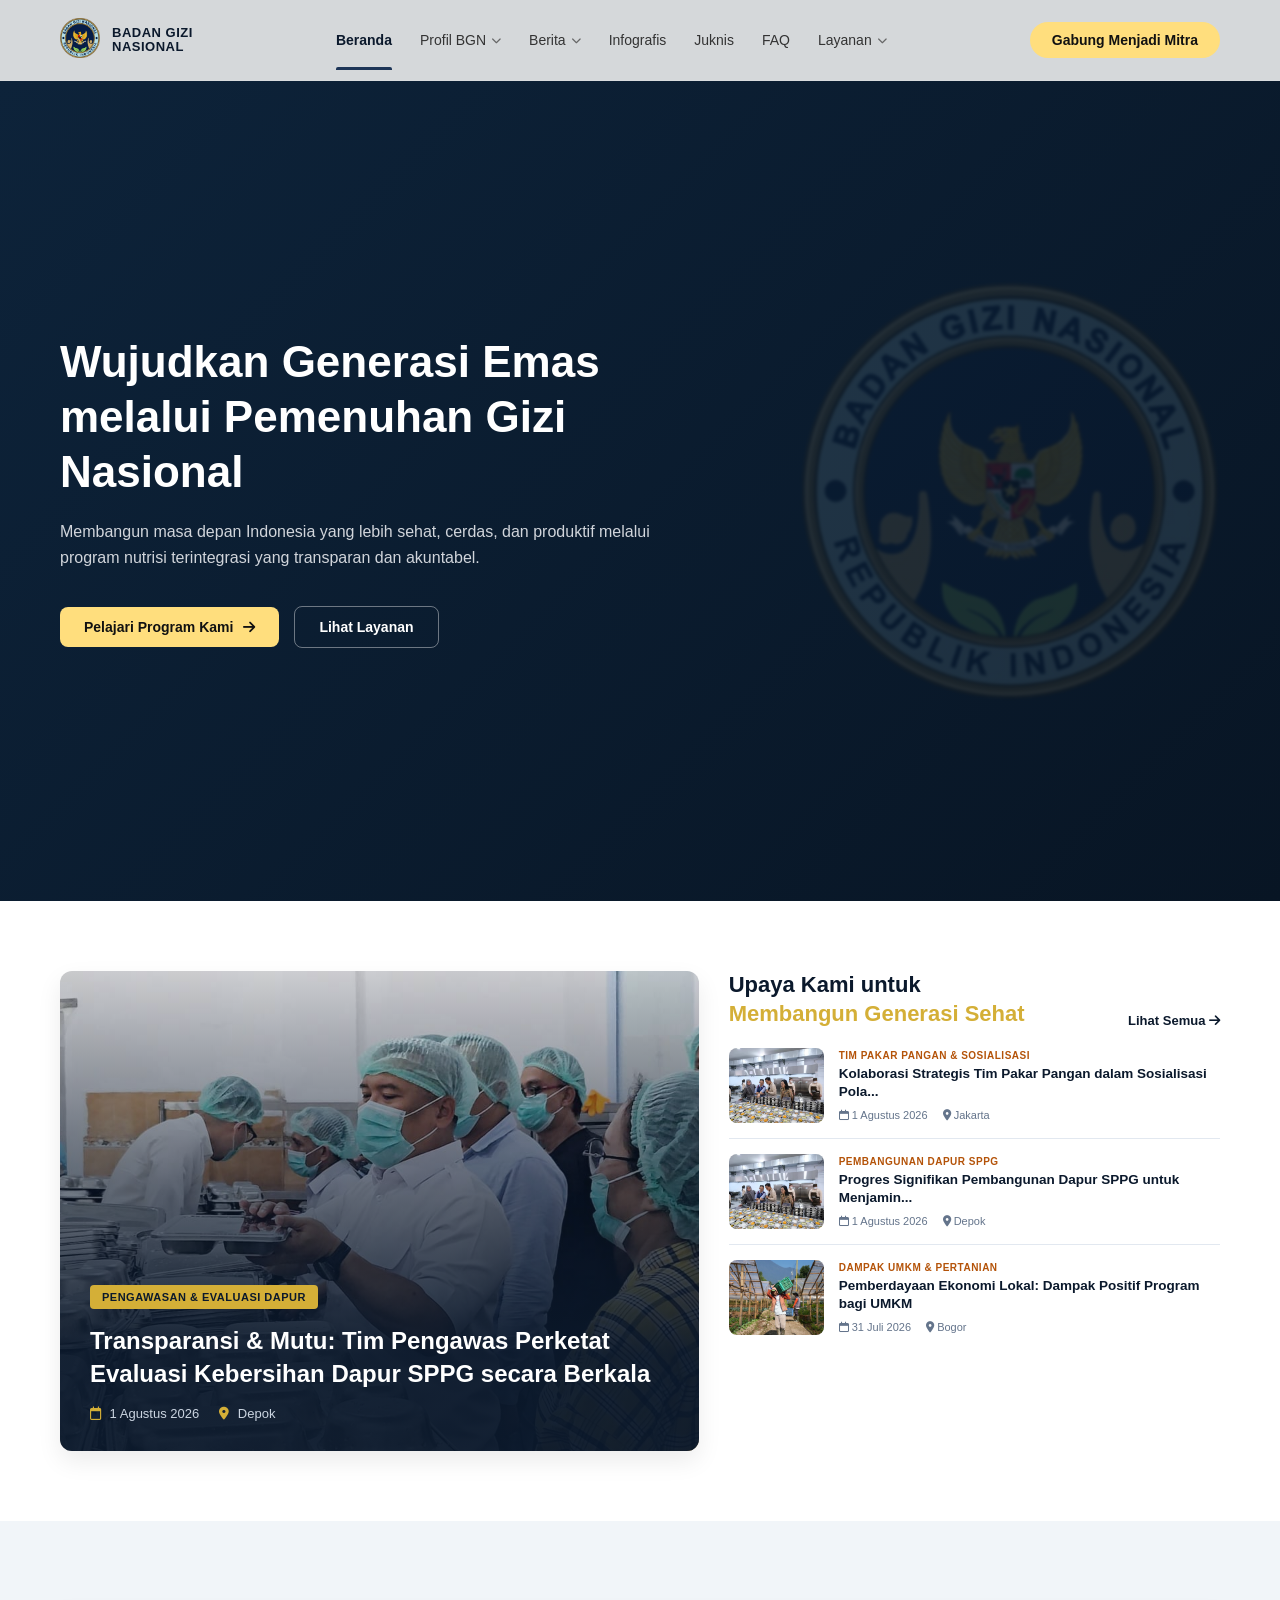
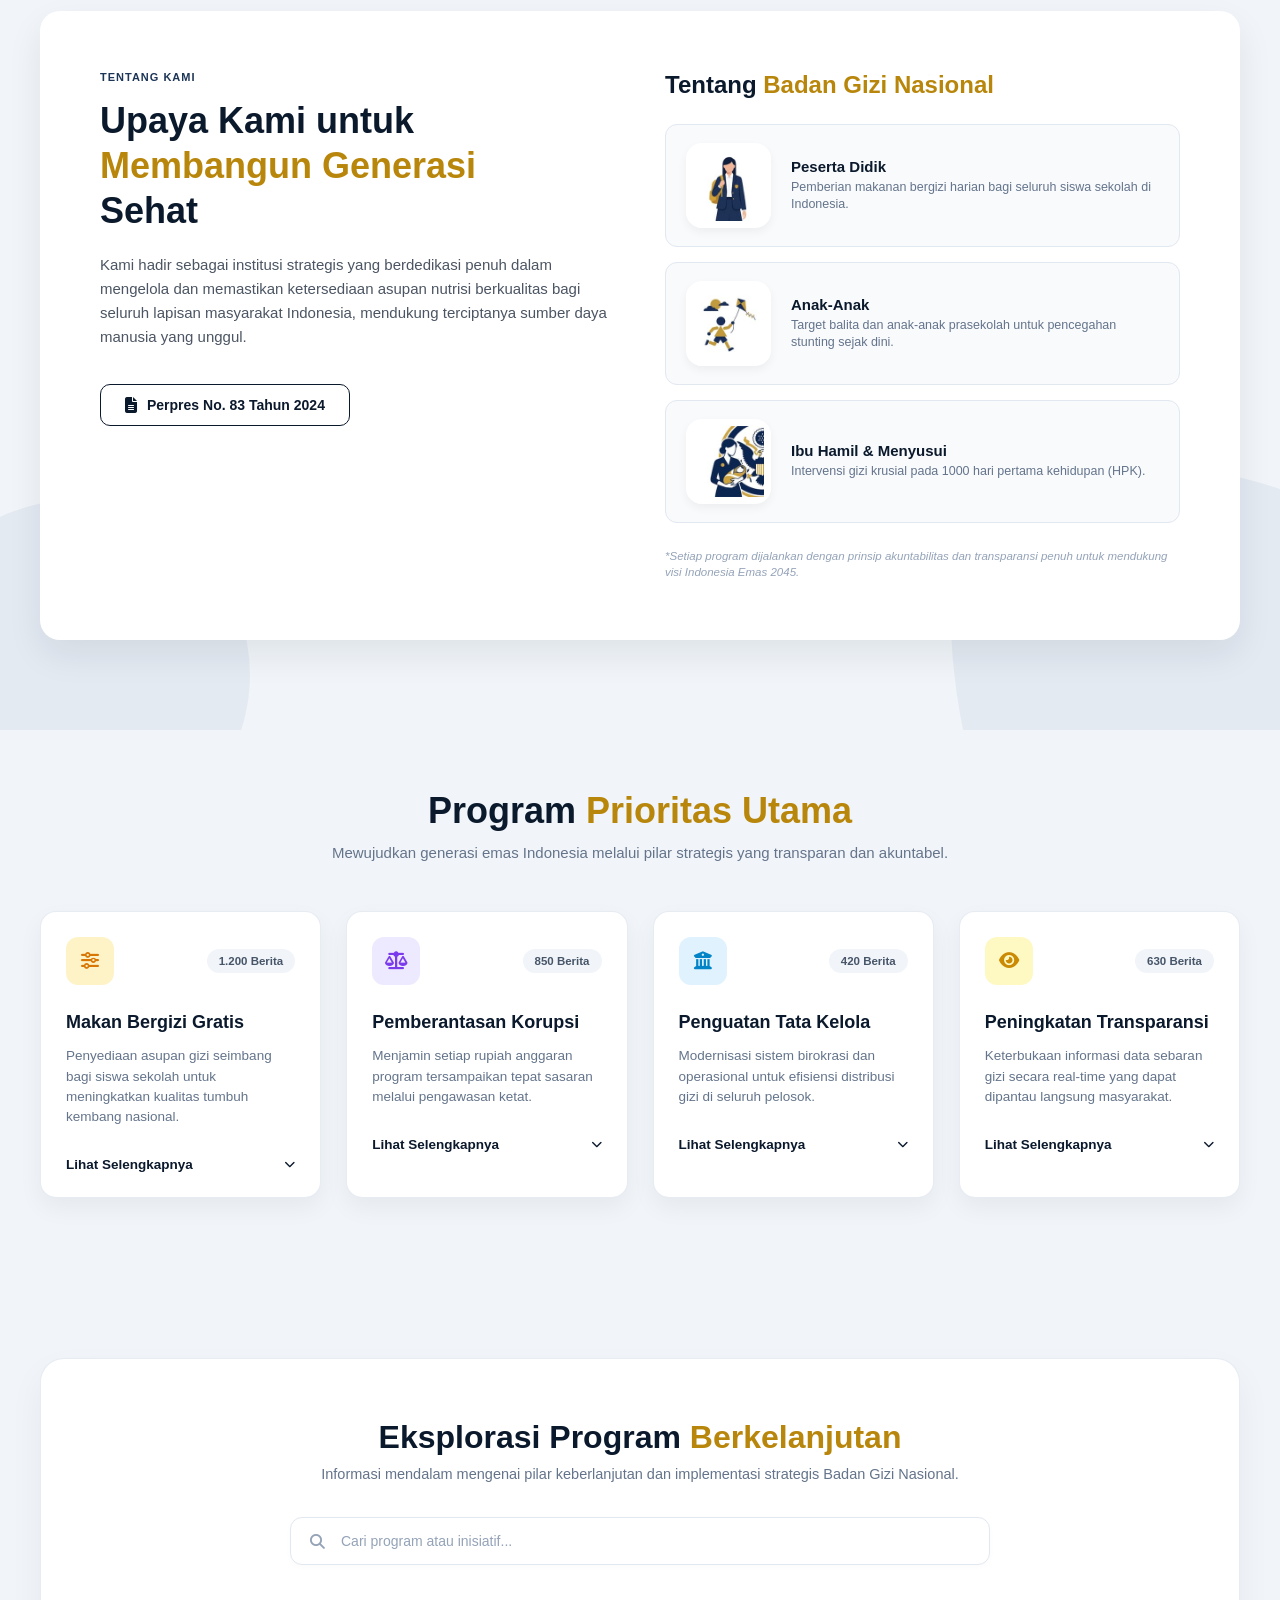
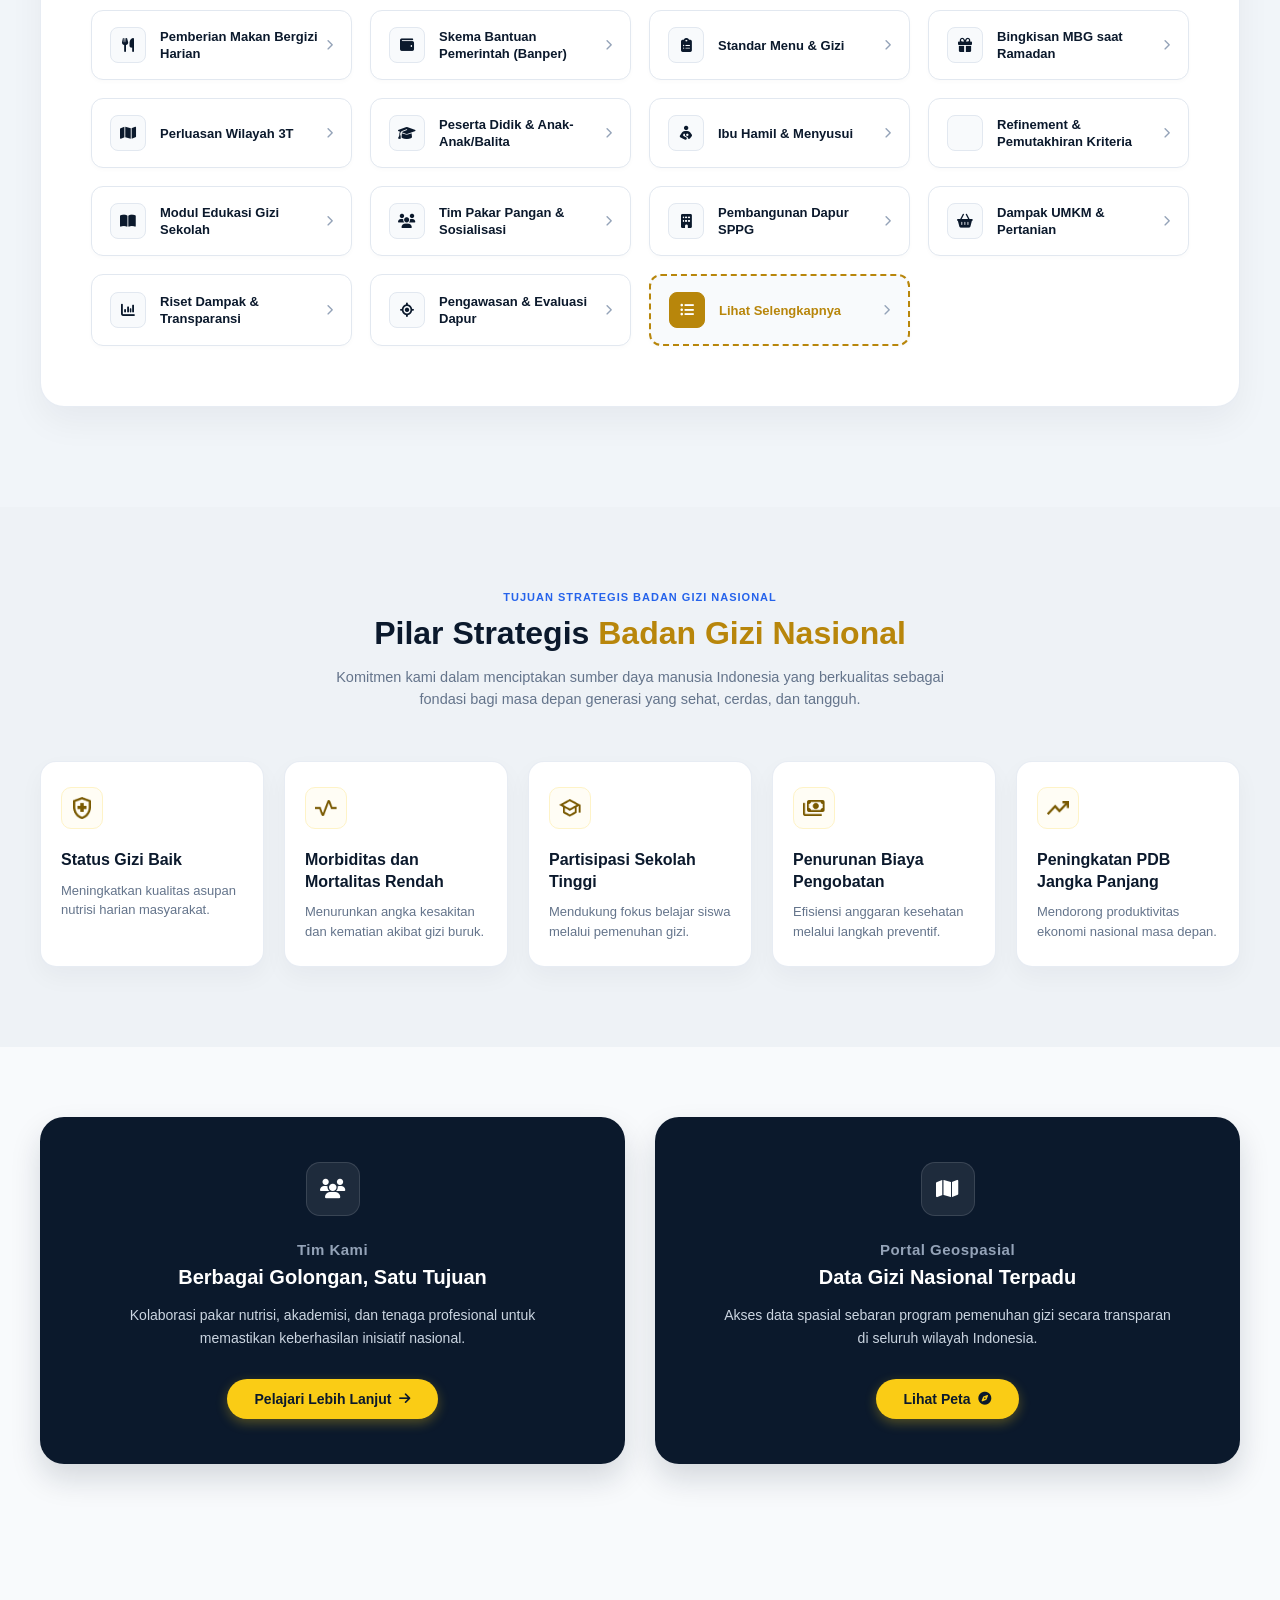
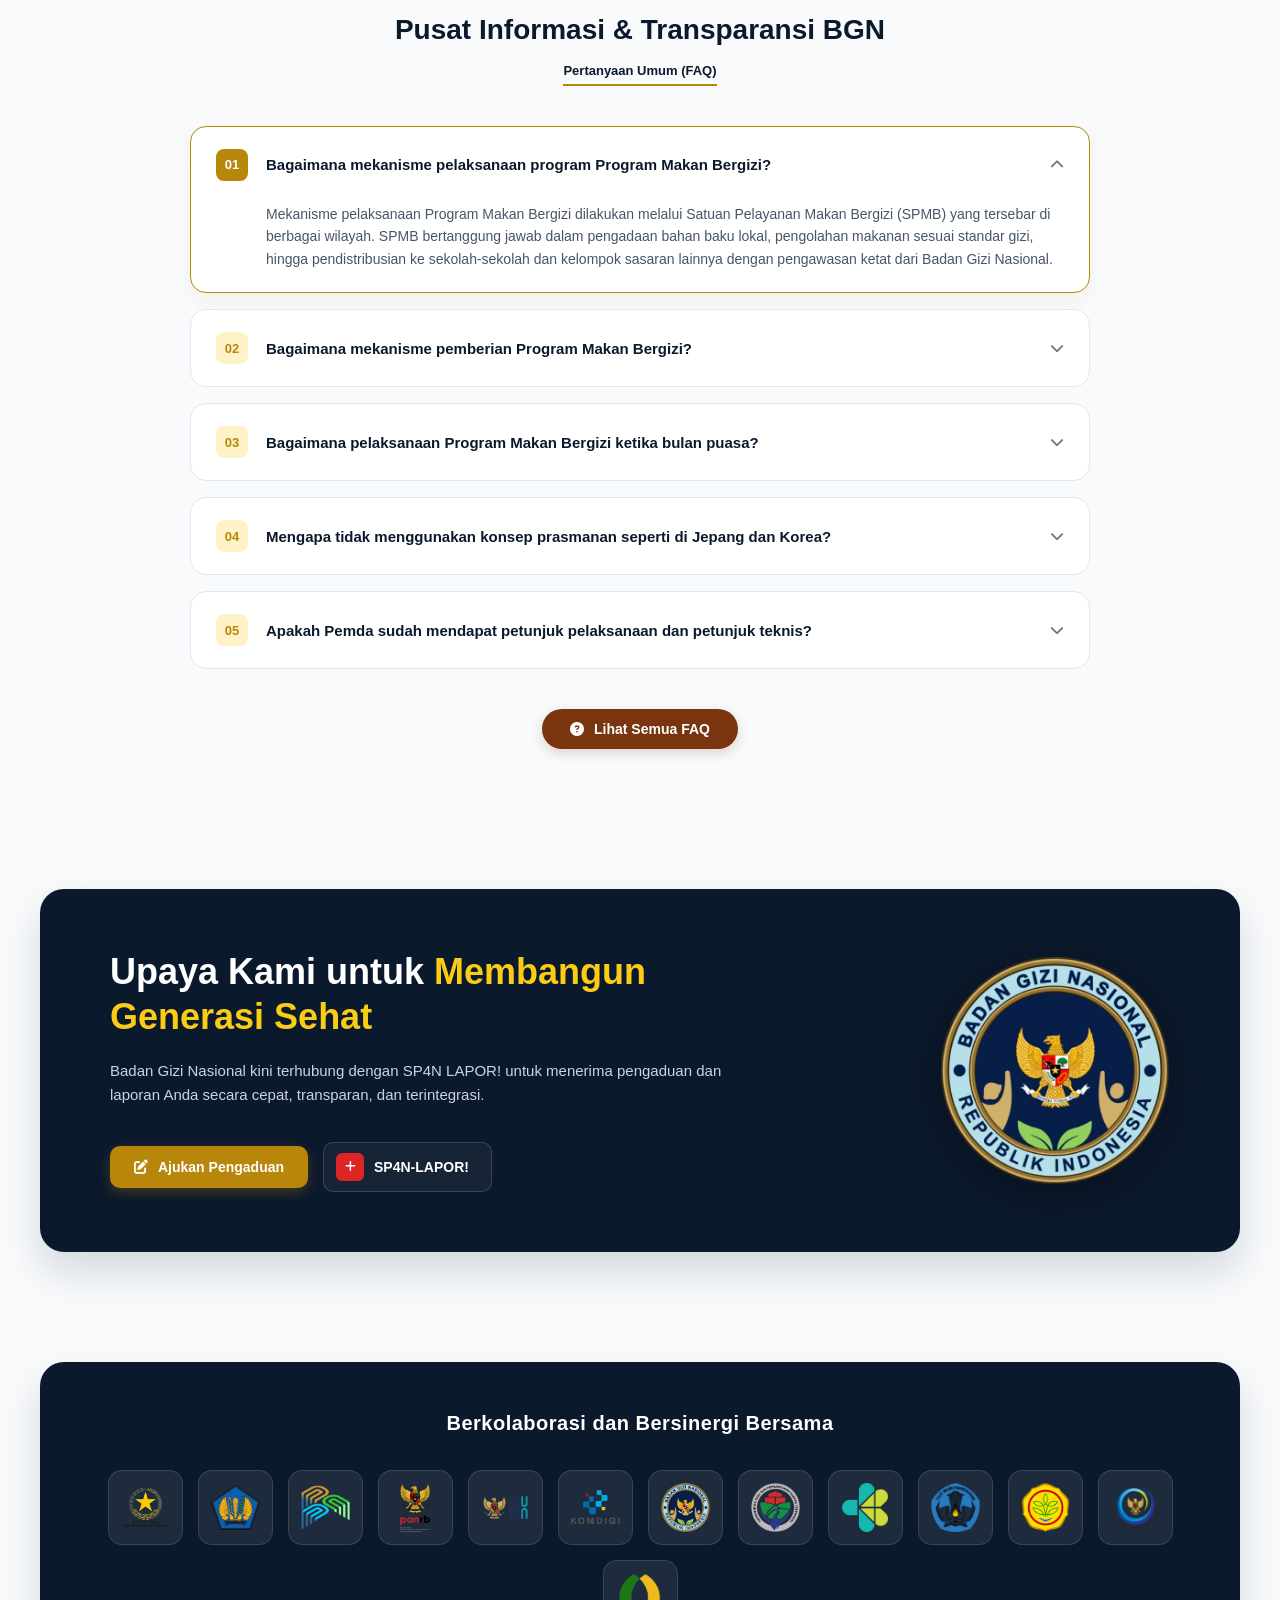
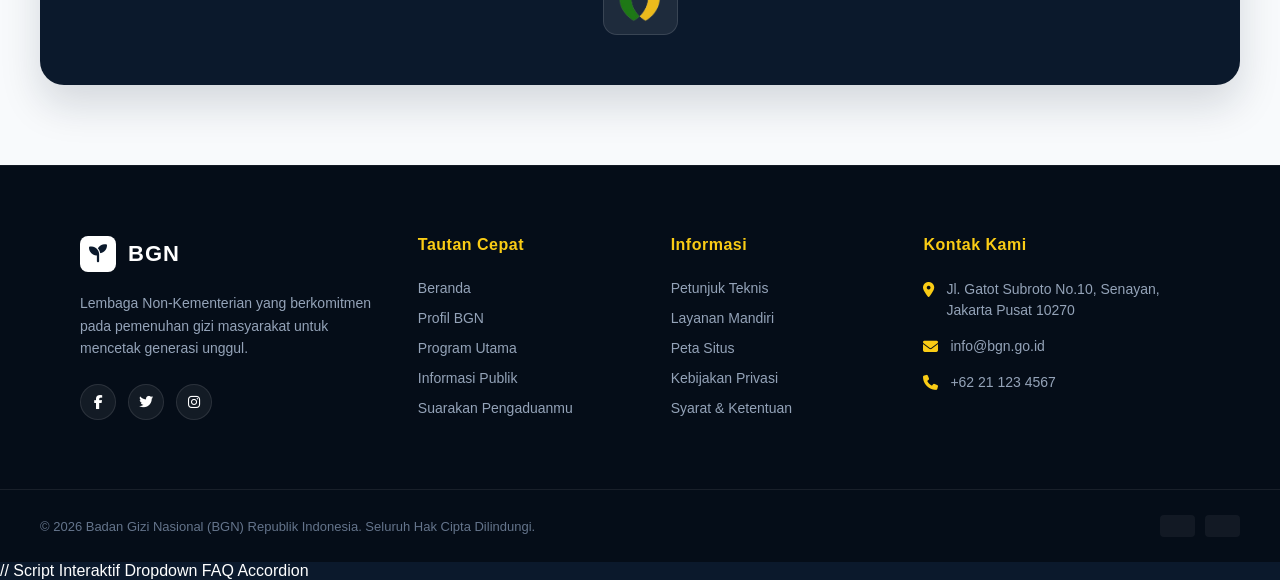
==== index.html @ aa899b84 "Add files via upload" ====
<!DOCTYPE html>
<html lang="id">
<head>
    <meta charset="UTF-8">
    <meta name="viewport" content="width=device-width, initial-scale=1.0">
    <title>Badan Gizi Nasional</title>
    <link rel="stylesheet" href="style.css">
    <link rel="stylesheet" href="https://cdnjs.cloudflare.com/ajax/libs/font-awesome/6.4.0/css/all.min.css">
</head>
<body>

    <!-- Navbar Section -->
    <header class="navbar">
        <div class="nav-brand">
            <div class="logo-circle">
               <img src="assets/logo bgn.png" alt="Logo BGN">
            </div>
            <div class="brand-text">
                <span class="brand-title">BADAN GIZI</span>
                <span class="brand-subtitle">NASIONAL</span>
            </div>
        </div>

        
        <button class="menu-toggle" id="menu-toggle" aria-label="Toggle Menu">
            <span></span>
            <span></span>
            <span></span>
        </button>

        <!-- Menu Navigasi -->
        <nav class="nav-menu" id="nav-menu">
            <a href="#" class="nav-link active">Beranda</a>
            <a href="#" class="nav-link">Profil BGN <i class="fa-solid fa-chevron-down"></i></a>
            <a href="#" class="nav-link">Berita <i class="fa-solid fa-chevron-down"></i></a>
            <a href="#" class="nav-link">Infografis</a>
            <a href="#" class="nav-link">Juknis</a>
            <a href="#" class="nav-link">FAQ</a>
            <a href="#" class="nav-link">Layanan <i class="fa-solid fa-chevron-down"></i></a>
            <a href="#" class="btn-mitra btn-mitra-mobile">Gabung Menjadi Mitra</a>
        </nav>

        <div class="nav-action">
            <a href="#" class="btn-mitra">Gabung Menjadi Mitra</a>
        </div>
    </header>

    <!-- Hero Section -->
    <section class="hero-section">
        <div class="hero-container">
            <div class="hero-text-content">
                <h1>Wujudkan Generasi Emas melalui Pemenuhan Gizi Nasional</h1>
                <p>Membangun masa depan Indonesia yang lebih sehat, cerdas, dan produktif melalui program nutrisi terintegrasi yang transparan dan akuntabel.</p>
                <div class="hero-buttons">
                    <a href="#" class="btn-pelajari">Pelajari Program Kami <i class="fa-solid fa-arrow-right"></i></a>
                    <a href="#" class="btn-layanan">Lihat Layanan</a>
                </div>
            </div>
            <div class="hero-bg-logo">
                <img src="assets/logo bgn.png" alt="Logo Watermark">
            </div>
        </div>
    </section>
    <section class="news-section">
        <div class="news-container">
            
            <div class="news-main-card">
                <div class="news-main-image">
                    <img src="assets/berita-utama.jpg" alt="Pengawasan Dapur SPPG">
                    <div class="news-overlay">
                        <div class="news-badge">PENGAWASAN & EVALUASI DAPUR</div>
                        <div class="news-main-content">
                            <h2>Transparansi & Mutu: Tim Pengawas Perketat Evaluasi Kebersihan Dapur SPPG secara Berkala</h2>
                            <div class="news-meta">
                                <span><i class="fa-regular fa-calendar"></i> 1 Agustus 2026</span>
                                <span><i class="fa-solid fa-location-dot"></i> Depok</span>
                            </div>
                        </div>
                    </div>
                </div>
            </div>

            <div class="news-sidebar">
                <div class="news-sidebar-header">
                    <h3>Upaya Kami untuk <br><span>Membangun Generasi Sehat</span></h3>
                    <a href="#" class="lihat-semua">Lihat Semua <i class="fa-solid fa-arrow-right"></i></a>
                </div>

                <div class="news-list">
                    <div class="news-item">
                        <img src="assets/berita-1.jpg" alt="Kolaborasi Strategis">
                        <div class="news-item-content">
                            <span class="item-category">TIM PAKAR PANGAN & SOSIALISASI</span>
                            <h4>Kolaborasi Strategis Tim Pakar Pangan dalam Sosialisasi Pola...</h4>
                            <div class="news-meta-small">
                                <span><i class="fa-regular fa-calendar"></i> 1 Agustus 2026</span>
                                <span><i class="fa-solid fa-location-dot"></i> Jakarta</span>
                            </div>
                        </div>
                    </div>

                    <div class="news-item">
                        <img src="assets/berita-2.jpg" alt="Pembangunan Dapur SPPG">
                        <div class="news-item-content">
                            <span class="item-category">PEMBANGUNAN DAPUR SPPG</span>
                            <h4>Progres Signifikan Pembangunan Dapur SPPG untuk Menjamin...</h4>
                            <div class="news-meta-small">
                                <span><i class="fa-regular fa-calendar"></i> 1 Agustus 2026</span>
                                <span><i class="fa-solid fa-location-dot"></i> Depok</span>
                            </div>
                        </div>
                    </div>

                    <div class="news-item">
                        <img src="assets/berita-3.jpg" alt="Pemberdayaan Ekonomi Lokal">
                        <div class="news-item-content">
                            <span class="item-category">DAMPAK UMKM & PERTANIAN</span>
                            <h4>Pemberdayaan Ekonomi Lokal: Dampak Positif Program bagi UMKM</h4>
                            <div class="news-meta-small">
                                <span><i class="fa-regular fa-calendar"></i> 31 Juli 2026</span>
                                <span><i class="fa-solid fa-location-dot"></i> Bogor</span>
                            </div>
                        </div>
                    </div>
                </div>
            </div>

        </div>
    </section>

    <!-- Tentang Kami Section -->
    <section class="about-section">
        <div class="about-card-wrapper">
            
            <div class="about-left">
                <span class="about-badge-text">TENTANG KAMI</span>
                <h2>Upaya Kami untuk <br><span class="highlight-gold">Membangun Generasi</span> <br>Sehat</h2>
                <p>Kami hadir sebagai institusi strategis yang berdedikasi penuh dalam mengelola dan memastikan ketersediaan asupan nutrisi berkualitas bagi seluruh lapisan masyarakat Indonesia, mendukung terciptanya sumber daya manusia yang unggul.</p>
                
                <a href="#" class="btn-perpres">
                    <i class="fa-solid fa-file-lines"></i> Perpres No. 83 Tahun 2024
                </a>
            </div>

          
            <div class="about-right">
                <h3 class="about-right-title">Tentang <span class="highlight-gold">Badan Gizi Nasional</span></h3>
                
                <div class="target-list">
                    <div class="target-item">
                        <div class="target-icon">
                            <img src="assets/icon-peserta-didik.png" alt="Peserta Didik">
                        </div>
                        <div class="target-text">
                            <h4>Peserta Didik</h4>
                            <p>Pemberian makanan bergizi harian bagi seluruh siswa sekolah di Indonesia.</p>
                        </div>
                    </div>

                    <div class="target-item">
                        <div class="target-icon">
                            <img src="assets/icon-anak.png" alt="Anak-Anak">
                        </div>
                        <div class="target-text">
                            <h4>Anak-Anak</h4>
                            <p>Target balita dan anak-anak prasekolah untuk pencegahan stunting sejak dini.</p>
                        </div>
                    </div>

                    <div class="target-item">
                        <div class="target-icon">
                            <img src="assets/icon-ibu.png" alt="Ibu Hamil & Menyusui">
                        </div>
                        <div class="target-text">
                            <h4>Ibu Hamil & Menyusui</h4>
                            <p>Intervensi gizi krusial pada 1000 hari pertama kehidupan (HPK).</p>
                        </div>
                    </div>
                </div>

                <p class="about-footer-note">*Setiap program dijalankan dengan prinsip akuntabilitas dan transparansi penuh untuk mendukung visi Indonesia Emas 2045.</p>
            </div>

        </div>
    </section>

    <!-- Program Prioritas Utama Section -->
    <section class="priority-section">
        <div class="priority-container">
            
            <div class="priority-header">
                <h2>Program <span class="highlight-gold">Prioritas Utama</span></h2>
                <p>Mewujudkan generasi emas Indonesia melalui pilar strategis yang transparan dan akuntabel.</p>
            </div>
            <div class="priority-grid">
                <div class="priority-card" id="card-1">
                    <div class="card-content-main">
                        <div class="card-top">
                            <div class="priority-icon">
                                <i class="fa-solid fa-sliders"></i>
                            </div>
                            <span class="badge-berita">1.200 Berita</span>
                        </div>
                        <div class="card-body">
                            <h3>Makan Bergizi Gratis</h3>
                            <p>Penyediaan asupan gizi seimbang bagi siswa sekolah untuk meningkatkan kualitas tumbuh kembang nasional.</p>
                        </div>
                        <div class="card-footer">
                            <a href="javascript:void(0);" class="dropdown-toggle-btn" onclick="toggleDropdown('card-1')">
                                <span>Lihat Selengkapnya</span> <i class="fa-solid fa-chevron-down arrow-icon"></i>
                            </a>
                        </div>
                    </div>
                    <div class="dropdown-news-list">
                        <div class="mini-news-item">
                            <img src="assets/mbg1.jpg" alt="Berita">
                            <div class="mini-news-info">
                                <span class="mini-tag">FOKUS ANAK KURANG GIZI</span>
                                <h4>Sasaran Utama MBG: Memastikan Anak Kurang Gizi Mendapatkan Asupan Seimbang demi Generasi Unggul</h4>
                                <div class="mini-meta">
                                    <span><i class="fa-regular fa-calendar"></i> 1 Agustus 2026</span>
                                    <span><i class="fa-solid fa-location-dot"></i> Jakarta</span>
                                </div>
                            </div>
                        </div>
                        <div class="mini-news-item">
                            <img src="assets/mbg2.jpg" alt="Berita">
                            <div class="mini-news-info">
                                <span class="mini-tag">STANDAR MENU & GIZI</span>
                                <h4>Membedah Standar Porsi dan Gizi Seimbang dalam Tiap Paket Makanan Program MBG</h4>
                                <div class="mini-meta">
                                    <span><i class="fa-regular fa-calendar"></i> 1 Agustus 2026</span>
                                    <span><i class="fa-solid fa-location-dot"></i> Depok</span>
                                </div>
                            </div>
                        </div>
                        <div class="mini-news-item">
                            <img src="assets/mbg3.jpg" alt="Berita">
                            <div class="mini-news-info">
                                <span class="mini-tag">PENGGERAK EKONOMI LOKAL</span>
                                <h4>Libatkan Rantai Pasok Daerah, MBG Dorong Pertumbuhan Ekonomi Kerakyatan di Berbagai Wilayah</h4>
                                <div class="mini-meta">
                                    <span><i class="fa-regular fa-calendar"></i> 31 Juli 2026</span>
                                    <span><i class="fa-solid fa-location-dot"></i> Bogor</span>
                                </div>
                            </div>
                        </div>
                    </div>
                </div>

                <div class="priority-card" id="card-2">
                    <div class="card-content-main">
                        <div class="card-top">
                            <div class="priority-icon purple">
                                <i class="fa-solid fa-scale-balanced"></i>
                            </div>
                            <span class="badge-berita">850 Berita</span>
                        </div>
                        <div class="card-body">
                            <h3>Pemberantasan Korupsi</h3>
                            <p>Menjamin setiap rupiah anggaran program tersampaikan tepat sasaran melalui pengawasan ketat.</p>
                        </div>
                        <div class="card-footer">
                            <a href="javascript:void(0);" class="dropdown-toggle-btn" onclick="toggleDropdown('card-2')">
                                <span>Lihat Selengkapnya</span> <i class="fa-solid fa-chevron-down arrow-icon"></i>
                            </a>
                        </div>
                    </div>
                    <div class="dropdown-news-list">
                        <div class="mini-news-item">
                            <img src="assets/pemberantasan1.jpg" alt="Berita">
                            <div class="mini-news-info">
                                <span class="mini-tag">PENINDAKAN PELANGGARAN INTERNAL</span>
                                <h4>Tegakkan Integritas Penyaluran, Satgas MBG Perketat Pengawasan dan Penindakan Pelanggaran Internal</h4>
                                <div class="mini-meta">
                                    <span><i class="fa-regular fa-calendar"></i> 28 Juli 2026</span>
                                    <span><i class="fa-solid fa-location-dot"></i> Jakarta</span>
                                </div>
                            </div>
                        </div>
                        <div class="mini-news-item">
                            <img src="assets/pemberantasan2.jpg" alt="Berita">
                            <div class="mini-news-info">
                                <span class="mini-tag">PENANGANAN KASUS KORUPSI</span>
                                <h4>Gandeng Aparat Penegak Hukum, Pengawasan Anggaran MBG Fokus pada Penanganan Kasus Korupsi secara Transparan</h4>
                                <div class="mini-meta">
                                    <span><i class="fa-regular fa-calendar"></i> 25 Juli 2026</span>
                                    <span><i class="fa-solid fa-location-dot"></i> Bandung</span>
                                </div>
                            </div>
                        </div>
                        <div class="mini-news-item">
                            <img src="assets/pemberantasan3.jpg" alt="Berita">
                            <div class="mini-news-info">
                                <span class="mini-tag">PENANGANAN KASUS KORUPSI</span>
                                <h4>Cegah Penyalahgunaan Anggaran, Penanganan Kasus Korupsi pada Distribusi MBG Diserahkan pada Penegak Hukum</h4>
                                <div class="mini-meta">
                                    <span><i class="fa-regular fa-calendar"></i> 20 Juli 2026</span>
                                    <span><i class="fa-solid fa-location-dot"></i> Surabaya</span>
                                </div>
                            </div>
                        </div>
                    </div>
                </div>

                <div class="priority-card" id="card-3">
                    <div class="card-content-main">
                        <div class="card-top">
                            <div class="priority-icon blue">
                                <i class="fa-solid fa-building-columns"></i>
                            </div>
                            <span class="badge-berita">420 Berita</span>
                        </div>
                        <div class="card-body">
                            <h3>Penguatan Tata Kelola</h3>
                            <p>Modernisasi sistem birokrasi dan operasional untuk efisiensi distribusi gizi di seluruh pelosok.</p>
                        </div>
                        <div class="card-footer">
                            <a href="javascript:void(0);" class="dropdown-toggle-btn" onclick="toggleDropdown('card-3')">
                                <span>Lihat Selengkapnya</span> <i class="fa-solid fa-chevron-down arrow-icon"></i>
                            </a>
                        </div>
                    </div>
                    <div class="dropdown-news-list">
                        <div class="mini-news-item">
                            <img src="assets/tata-kelola1.jpg" alt="Berita">
                            <div class="mini-news-info">
                                <span class="mini-tag">PENGAWASAN BERBASIS SISTEM</span>
                                <h4>Optimalkan Transparansi, Program MBG Terapkan Pengawasan Berbasis Sistem secara Real-Time</h4>
                                <div class="mini-meta">
                                    <span><i class="fa-regular fa-calendar"></i> 30 Juli 2026</span>
                                    <span><i class="fa-solid fa-location-dot"></i> Jakarta</span>
                                </div>
                            </div>
                        </div>
                        <div class="mini-news-item">
                            <img src="assets/tata-kelola2.jpg" alt="Berita">
                            <div class="mini-news-info">
                                <span class="mini-tag">EVALUASI LANGSUNG KE DAPUR</span>
                                <h4>Pastikan Higienitas dan Ketepatan Porsi, Tim Pengawas Lakukan Evaluasi Langsung ke Dapur MBG</h4>
                                <div class="mini-meta">
                                    <span><i class="fa-regular fa-calendar"></i> 27 Juli 2026</span>
                                    <span><i class="fa-solid fa-location-dot"></i> Semarang</span>
                                </div>
                            </div>
                        </div>
                        <div class="mini-news-item">
                            <img src="assets/tata-kelola3.jpg" alt="Berita">
                            <div class="mini-news-info">
                                <span class="mini-tag">EVALUASI LANGSUNG KE DAPUR</span>
                                <h4>Sidak tuntas kebersihan dapur mbg</h4>
                                <div class="mini-meta">
                                    <span><i class="fa-regular fa-calendar"></i> 22 Juli 2026</span>
                                    <span><i class="fa-solid fa-location-dot"></i> Yogyakarta</span>
                                </div>
                            </div>
                        </div>
                    </div>
                </div>

                <div class="priority-card" id="card-4">
                    <div class="card-content-main">
                        <div class="card-top">
                            <div class="priority-icon yellow">
                                <i class="fa-solid fa-eye"></i>
                            </div>
                            <span class="badge-berita">630 Berita</span>
                        </div>
                        <div class="card-body">
                            <h3>Peningkatan Transparansi</h3>
                            <p>Keterbukaan informasi data sebaran gizi secara real-time yang dapat dipantau langsung masyarakat.</p>
                        </div>
                        <div class="card-footer">
                            <a href="javascript:void(0);" class="dropdown-toggle-btn" onclick="toggleDropdown('card-4')">
                                <span>Lihat Selengkapnya</span> <i class="fa-solid fa-chevron-down arrow-icon"></i>
                            </a>
                        </div>
                    </div>
                    <div class="dropdown-news-list">
                        <div class="mini-news-item">
                            <img src="assets/peningkatan1.jpg" alt="Berita">
                            <div class="mini-news-info">
                                <span class="mini-tag">PUSAT PELAYANAN TERPADU & MEDIA CENTER</span>
                                <h4>Permudah Akses Informasi dan Pengaduan, Pusat Pelayanan Terpadu MBG Resmi Beroperasi</h4>
                                <div class="mini-meta">
                                    <span><i class="fa-regular fa-calendar"></i> 29 Juli 2026</span>
                                    <span><i class="fa-solid fa-location-dot"></i> Jakarta</span>
                                </div>
                            </div>
                        </div>
                        <div class="mini-news-item">
                            <img src="assets/peningkatan2.jpg" alt="Berita">
                            <div class="mini-news-info">
                                <span class="mini-tag">PUSAT PELAYANAN TERPADU & MEDIA CENTER</span>
                                <h4>Transparansi Informasi Publik, Media Center MBG Siap Sajikan Data Perkembangan Program Real-Time</h4>
                                <div class="mini-meta">
                                    <span><i class="fa-regular fa-calendar"></i> 24 Juli 2026</span>
                                    <span><i class="fa-solid fa-location-dot"></i> Surabaya</span>
                                </div>
                            </div>
                        </div>
                        <div class="mini-news-item">
                            <img src="assets/peningkatan3.jpg" alt="Berita">
                            <div class="mini-news-info">
                                <span class="mini-tag">PUSAT PELAYANAN TERPADU & MEDIA CENTER</span>
                                <h4>Sinergi Informasi dan Layanan: Pusat Pelayanan Terpadu dan Media Center MBG Perkuat Komunikasi Publik</h4>
                                <div class="mini-meta">
                                    <span><i class="fa-regular fa-calendar"></i> 19 Juli 2026</span>
                                    <span><i class="fa-solid fa-location-dot"></i> Medan</span>
                                </div>
                            </div>
                        </div>
                    </div>
                </div>

            </div>
    </section>
    <section class="exploration-section">
        <div class="exploration-container">
            
            <div class="exploration-header">
                <h2>Eksplorasi Program <span class="highlight-gold">Berkelanjutan</span></h2>
                <p>Informasi mendalam mengenai pilar keberlanjutan dan implementasi strategis Badan Gizi Nasional.</p>
            </div>
            <div class="exploration-search-box">
                <i class="fa-solid fa-magnifying-glass search-icon"></i>
                <input type="text" placeholder="Cari program atau inisiatif...">
            </div>

            <div class="exploration-grid">
                
                <a href="#" class="exploration-card">
                    <div class="card-left">
                        <div class="exp-icon"><i class="fa-solid fa-utensils"></i></div>
                        <span>Pemberian Makan Bergizi Harian</span>
                    </div>
                    <i class="fa-solid fa-chevron-right arrow-icon"></i>
                </a>

                <a href="#" class="exploration-card">
                    <div class="card-left">
                        <div class="exp-icon"><i class="fa-solid fa-wallet"></i></div>
                        <span>Skema Bantuan Pemerintah (Banper)</span>
                    </div>
                    <i class="fa-solid fa-chevron-right arrow-icon"></i>
                </a>

                <a href="#" class="exploration-card">
                    <div class="card-left">
                        <div class="exp-icon"><i class="fa-solid fa-clipboard-list"></i></div>
                        <span>Standar Menu & Gizi</span>
                    </div>
                    <i class="fa-solid fa-chevron-right arrow-icon"></i>
                </a>

                <a href="#" class="exploration-card">
                    <div class="card-left">
                        <div class="exp-icon"><i class="fa-solid fa-gift"></i></div>
                        <span>Bingkisan MBG saat Ramadan</span>
                    </div>
                    <i class="fa-solid fa-chevron-right arrow-icon"></i>
                </a>

                <a href="#" class="exploration-card">
                    <div class="card-left">
                        <div class="exp-icon"><i class="fa-solid fa-map"></i></div>
                        <span>Perluasan Wilayah 3T</span>
                    </div>
                    <i class="fa-solid fa-chevron-right arrow-icon"></i>
                </a>

                <a href="#" class="exploration-card">
                    <div class="card-left">
                        <div class="exp-icon"><i class="fa-solid fa-graduation-cap"></i></div>
                        <span>Peserta Didik & Anak-Anak/Balita</span>
                    </div>
                    <i class="fa-solid fa-chevron-right arrow-icon"></i>
                </a>

                <a href="#" class="exploration-card">
                    <div class="card-left">
                        <div class="exp-icon"><i class="fa-solid fa-person-breastfeeding"></i></div>
                        <span>Ibu Hamil & Menyusui</span>
                    </div>
                    <i class="fa-solid fa-chevron-right arrow-icon"></i>
                </a>

                <a href="#" class="exploration-card">
                    <div class="card-left">
                        <div class="exp-icon"><i class="fa-solid fa-shield-check"></i></div>
                        <span>Refinement & Pemutakhiran Kriteria</span>
                    </div>
                    <i class="fa-solid fa-chevron-right arrow-icon"></i>
                </a>

                <a href="#" class="exploration-card">
                    <div class="card-left">
                        <div class="exp-icon"><i class="fa-solid fa-book-open"></i></div>
                        <span>Modul Edukasi Gizi Sekolah</span>
                    </div>
                    <i class="fa-solid fa-chevron-right arrow-icon"></i>
                </a>

                <a href="#" class="exploration-card">
                    <div class="card-left">
                        <div class="exp-icon"><i class="fa-solid fa-users"></i></div>
                        <span>Tim Pakar Pangan & Sosialisasi</span>
                    </div>
                    <i class="fa-solid fa-chevron-right arrow-icon"></i>
                </a>

                <a href="#" class="exploration-card">
                    <div class="card-left">
                        <div class="exp-icon"><i class="fa-solid fa-building"></i></div>
                        <span>Pembangunan Dapur SPPG</span>
                    </div>
                    <i class="fa-solid fa-chevron-right arrow-icon"></i>
                </a>

                <a href="#" class="exploration-card">
                    <div class="card-left">
                        <div class="exp-icon"><i class="fa-solid fa-basket-shopping"></i></div>
                        <span>Dampak UMKM & Pertanian</span>
                    </div>
                    <i class="fa-solid fa-chevron-right arrow-icon"></i>
                </a>

                <a href="#" class="exploration-card">
                    <div class="card-left">
                        <div class="exp-icon"><i class="fa-solid fa-chart-column"></i></div>
                        <span>Riset Dampak & Transparansi</span>
                    </div>
                    <i class="fa-solid fa-chevron-right arrow-icon"></i>
                </a>

                <a href="#" class="exploration-card">
                    <div class="card-left">
                        <div class="exp-icon"><i class="fa-solid fa-location-crosshairs"></i></div>
                        <span>Pengawasan & Evaluasi Dapur</span>
                    </div>
                    <i class="fa-solid fa-chevron-right arrow-icon"></i>
                </a>
                <a href="javascript:void(0);" id="btn-see-more" class="exploration-card card-see-more">
                    <div class="card-left">
                        <div class="exp-icon icon-gold"><i class="fa-solid fa-list-ul"></i></div>
                        <span>Lihat Selengkapnya</span>
                    </div>
                    <i class="fa-solid fa-chevron-right arrow-icon"></i>
                </a>

            </div>
        </div>
    </section>
    <div id="modal-all-programs" class="modal-overlay">
        <div class="modal-content">
            <div class="modal-header">
                <h3>Semua Program & Inisiatif Badan Gizi Nasional</h3>
                <button id="btn-close-modal" class="close-modal-btn"><i class="fa-solid fa-xmark"></i></button>
            </div>
            <div class="modal-body">
                <div class="modal-grid-list">
                    <!-- Seluruh Daftar Program (List Lengkap) -->
                    <div class="modal-item"><i class="fa-solid fa-check"></i> Pemberian Makan Bergizi Harian</div>
                    <div class="modal-item"><i class="fa-solid fa-check"></i> Skema Bantuan Pemerintah (Banper)</div>
                    <div class="modal-item"><i class="fa-solid fa-check"></i> Standar Menu & Gizi</div>
                    <div class="modal-item"><i class="fa-solid fa-check"></i> Bingkisan MBG saat Ramadan</div>
                    <div class="modal-item"><i class="fa-solid fa-check"></i> Perluasan Wilayah 3T</div>
                    <div class="modal-item"><i class="fa-solid fa-check"></i> Peserta Didik</div>
                    <div class="modal-item"><i class="fa-solid fa-check"></i> Anak-Anak/Balita</div>
                    <div class="modal-item"><i class="fa-solid fa-check"></i> Ibu Hamil & Menyusui</div>
                    <div class="modal-item"><i class="fa-solid fa-check"></i> Refinement Kriteria Penerima</div>
                    <div class="modal-item"><i class="fa-solid fa-check"></i> Pemutakhiran Data Penerima</div>
                    <div class="modal-item"><i class="fa-solid fa-check"></i> Fokus Anak Kurang Gizi</div>
                    <div class="modal-item"><i class="fa-solid fa-check"></i> Modul Edukasi Gizi di Sekolah</div>
                    <div class="modal-item"><i class="fa-solid fa-check"></i> Tim Pakar Pangan & Gizi</div>
                    <div class="modal-item"><i class="fa-solid fa-check"></i> Sosialisasi & Kampanye Medsos</div>
                    <div class="modal-item"><i class="fa-solid fa-check"></i> Integrasi ke Kurikulum</div>
                    <div class="modal-item"><i class="fa-solid fa-check"></i> Pembangunan Dapur SPPG</div>
                    <div class="modal-item"><i class="fa-solid fa-check"></i> Kemitraan Pihak Ketiga</div>
                    <div class="modal-item"><i class="fa-solid fa-check"></i> Program Gabung Mitra</div>
                    <div class="modal-item"><i class="fa-solid fa-check"></i> Penggerak Ekonomi Lokal</div>
                    <div class="modal-item"><i class="fa-solid fa-check"></i> Dampak terhadap UMKM</div>
                    <div class="modal-item"><i class="fa-solid fa-check"></i> Serapan Komoditas Pertanian</div>
                    <div class="modal-item"><i class="fa-solid fa-check"></i> Riset Dampak Sosial</div>
                    <div class="modal-item"><i class="fa-solid fa-check"></i> Sistem Transparansi Digital</div>
                    <div class="modal-item"><i class="fa-solid fa-check"></i> Pusat Pelayanan Terpadu & Media Center</div>
                    <div class="modal-item"><i class="fa-solid fa-check"></i> Pengawasan Berbasis Sistem</div>
                    <div class="modal-item"><i class="fa-solid fa-check"></i> Evaluasi Langsung ke Dapur</div>
                    <div class="modal-item"><i class="fa-solid fa-check"></i> Penindakan Pelanggaran Internal</div>
                    <div class="modal-item"><i class="fa-solid fa-check"></i> Penanganan Kasus Korupsi</div>
                    <div class="modal-item"><i class="fa-solid fa-check"></i> Perpres 83/2024</div>
                    <div class="modal-item"><i class="fa-solid fa-check"></i> Juknis Tahunan Program MBG</div>
                    <div class="modal-item"><i class="fa-solid fa-check"></i> Koordinasi Lintas Kementerian</div>
                    <div class="modal-item"><i class="fa-solid fa-check"></i> Pergantian Kepemimpinan</div>
                    <div class="modal-item"><i class="fa-solid fa-check"></i> Struktur Deputi & Sekretariat</div>
                    <div class="modal-item"><i class="fa-solid fa-check"></i> Profil Pejabat BGN</div>
                </div>
            </div>
        </div>
    </div>
   <!-- Pilar Strategis Badan Gizi Nasional Section -->
    <section class="strategic-pillars-section">
        <div class="strategic-container">
            <div class="strategic-header">
                <span class="badge-subtitle">TUJUAN STRATEGIS BADAN GIZI NASIONAL</span>
                <h2>Pilar Strategis <span class="highlight-gold">Badan Gizi Nasional</span></h2>
                <p>Komitmen kami dalam menciptakan sumber daya manusia Indonesia yang berkualitas sebagai fondasi bagi masa depan generasi yang sehat, cerdas, dan tangguh.</p>
            </div>
            <div class="strategic-grid">
                <div class="strategic-card">
                    <div class="strat-icon">
                        <img src="assets/Icon1.png" alt="Status Gizi Baik">
                    </div>
                    <div class="strat-content">
                        <h3>Status Gizi Baik</h3>
                        <p>Meningkatkan kualitas asupan nutrisi harian masyarakat.</p>
                    </div>
                </div>
                <div class="strategic-card">
                    <div class="strat-icon">
                        <img src="assets/Icon2.png" alt="Morbiditas dan Mortalitas Rendah">
                    </div>
                    <div class="strat-content">
                        <h3>Morbiditas dan Mortalitas Rendah</h3>
                        <p>Menurunkan angka kesakitan dan kematian akibat gizi buruk.</p>
                    </div>
                </div>
                <div class="strategic-card">
                    <div class="strat-icon">
                        <img src="assets/Icon3.png" alt="Partisipasi Sekolah Tinggi">
                    </div>
                    <div class="strat-content">
                        <h3>Partisipasi Sekolah Tinggi</h3>
                        <p>Mendukung fokus belajar siswa melalui pemenuhan gizi.</p>
                    </div>
                </div>
                <div class="strategic-card">
                    <div class="strat-icon">
                        <img src="assets/Icon4.png" alt="Penurunan Biaya Pengobatan">
                    </div>
                    <div class="strat-content">
                        <h3>Penurunan Biaya Pengobatan</h3>
                        <p>Efisiensi anggaran kesehatan melalui langkah preventif.</p>
                    </div>
                </div>
                <div class="strategic-card">
                    <div class="strat-icon">
                        <img src="assets/Icon5.png" alt="Peningkatan PDB Jangka Panjang">
                    </div>
                    <div class="strat-content">
                        <h3>Peningkatan PDB Jangka Panjang</h3>
                        <p>Mendorong produktivitas ekonomi nasional masa depan.</p>
                    </div>
                </div>

            </div>
        </div>
    </section>
    <!-- Info Section (Tim Kami & Portal Geospasial) -->
    <section class="info-cards-section">
        <div class="info-cards-container">
            <div class="info-card">
                <div class="info-icon">
                    <i class="fa-solid fa-users"></i>
                </div>
                <div class="info-content">
                    <h3>Tim Kami</h3>
                    <h4>Berbagai Golongan, Satu Tujuan</h4>
                    <p>Kolaborasi pakar nutrisi, akademisi, dan tenaga profesional untuk memastikan keberhasilan inisiatif nasional.</p>
                </div>
                <a href="#" class="info-btn">
                    Pelajari Lebih Lanjut <i class="fa-solid fa-arrow-right"></i>
                </a>
            </div>
            <div class="info-card">
                <div class="info-icon">
                    <i class="fa-solid fa-map"></i>
                </div>
                <div class="info-content">
                    <h3>Portal Geospasial</h3>
                    <h4>Data Gizi Nasional Terpadu</h4>
                    <p>Akses data spasial sebaran program pemenuhan gizi secara transparan di seluruh wilayah Indonesia.</p>
                </div>
                <a href="#" class="info-btn">
                    Lihat Peta <i class="fa-solid fa-compass"></i>
                </a>
            </div>

        </div>
    </section>
    <!-- FAQ Section (Pusat Informasi & Transparansi BGN) -->
    <section class="faq-section">
        <div class="faq-container">
            <div class="faq-header">
                <h2>Pusat Informasi & Transparansi BGN</h2>
                <div class="faq-tab">Pertanyaan Umum (FAQ)</div>
            </div>
            <div class="faq-list">
                <div class="faq-item active">
                    <button class="faq-question">
                        <div class="faq-q-left">
                            <span class="faq-number">01</span>
                            <span>Bagaimana mekanisme pelaksanaan program Program Makan Bergizi?</span>
                        </div>
                        <i class="fa-solid fa-chevron-up faq-arrow"></i>
                    </button>
                    <div class="faq-answer">
                        <p>Mekanisme pelaksanaan Program Makan Bergizi dilakukan melalui Satuan Pelayanan Makan Bergizi (SPMB) yang tersebar di berbagai wilayah. SPMB bertanggung jawab dalam pengadaan bahan baku lokal, pengolahan makanan sesuai standar gizi, hingga pendistribusian ke sekolah-sekolah dan kelompok sasaran lainnya dengan pengawasan ketat dari Badan Gizi Nasional.</p>
                    </div>
                </div>
                <div class="faq-item">
                    <button class="faq-question">
                        <div class="faq-q-left">
                            <span class="faq-number">02</span>
                            <span>Bagaimana mekanisme pemberian Program Makan Bergizi?</span>
                        </div>
                        <i class="fa-solid fa-chevron-down faq-arrow"></i>
                    </button>
                    <div class="faq-answer">
                        <p>Pemberian makanan dilakukan secara terjadwal langsung ke satuan pendidikan atau titik layanan yang dikoordinasikan bersama pihak sekolah dan tim pengawas gizi setempat.</p>
                    </div>
                </div>
                <div class="faq-item">
                    <button class="faq-question">
                        <div class="faq-q-left">
                            <span class="faq-number">03</span>
                            <span>Bagaimana pelaksanaan Program Makan Bergizi ketika bulan puasa?</span>
                        </div>
                        <i class="fa-solid fa-chevron-down faq-arrow"></i>
                    </button>
                    <div class="faq-answer">
                        <p>Pada bulan puasa, distribusi makanan disesuaikan menjadi paket makanan berbuka puasa (takjil/makanan sahur/berat) yang dapat dibawa pulang oleh siswa atau kelompok sasaran untuk dikonsumsi di rumah.</p>
                    </div>
                </div>
                <div class="faq-item">
                    <button class="faq-question">
                        <div class="faq-q-left">
                            <span class="faq-number">04</span>
                            <span>Mengapa tidak menggunakan konsep prasmanan seperti di Jepang dan Korea?</span>
                        </div>
                        <i class="fa-solid fa-chevron-down faq-arrow"></i>
                    </button>
                    <div class="faq-answer">
                        <p>Konsep pendistribusian disesuaikan dengan infrastruktur sekolah di berbagai daerah Indonesia yang beragam, sehingga sistem kemasan higienis dinilai lebih efektif, merata, dan terjaga kebersihannya.</p>
                    </div>
                </div>
                <div class="faq-item">
                    <button class="faq-question">
                        <div class="faq-q-left">
                            <span class="faq-number">05</span>
                            <span>Apakah Pemda sudah mendapat petunjuk pelaksanaan dan petunjuk teknis?</span>
                        </div>
                        <i class="fa-solid fa-chevron-down faq-arrow"></i>
                    </button>
                    <div class="faq-answer">
                        <p>Ya, petunjuk pelaksanaan (juklak) dan petunjuk teknis (juknis) secara berkala disosialisasikan dan didistribusikan kepada pemerintah daerah serta instansi terkait untuk kelancaran pelaksanaan program.</p>
                    </div>
                </div>
            </div>
            <div class="faq-footer-btn">
                <a href="#" class="btn-all-faq">
                    <i class="fa-solid fa-circle-question"></i> Lihat Semua FAQ
                </a>
            </div>
        </div>
    </section>
    <section class="cta-banner-section">
        <div class="cta-banner-container">
            <div class="cta-text-content">
                <h2>Upaya Kami untuk <span class="highlight-gold">Membangun Generasi Sehat</span></h2>
                <p>Badan Gizi Nasional kini terhubung dengan SP4N LAPOR! untuk menerima pengaduan dan laporan Anda secara cepat, transparan, dan terintegrasi.</p>
                
                <div class="cta-buttons">
                    <a href="#" class="btn-pengaduan">
                        <i class="fa-solid fa-pen-to-square"></i> Ajukan Pengaduan
                    </a>
                    <a href="#" class="btn-lapor">
                        <span class="lapor-icon-box"><i class="fa-solid fa-plus"></i></span> SP4N-LAPOR!
                    </a>
                </div>
            </div>

            <div class="cta-logo-content">
                <img src="assets/logo bgn.png" alt="Logo Badan Gizi Nasional Republik Indonesia">
            </div>

        </div>
    </section>

    <section class="partner-section">
        <div class="partner-container">
            <div class="partner-header">
                <h3>Berkolaborasi dan Bersinergi Bersama</h3>
            </div>
            <div class="partner-grid">
                <div class="partner-card">
                    <img src="assets/kolaborasi1.png" alt="Partner Logo 1">
                </div>
                <div class="partner-card">
                    <img src="assets/kolaborasi2.png" alt="Partner Logo 2">
                </div>
                <div class="partner-card">
                    <img src="assets/kolaborasi3.png" alt="Partner Logo 3">
                </div>

                <div class="partner-card">
                    <img src="assets/kolaborasi4.png" alt="Partner Logo 4">
                </div>
                <div class="partner-card">
                    <img src="assets/kolaborasi5.png" alt="Partner Logo 5">
                </div>
                <div class="partner-card">
                    <img src="assets/kolaborasi6.png" alt="Partner Logo 6">
                </div>
                <div class="partner-card">
                    <img src="assets/logo bgn.png" alt="Partner Logo 7">
                </div>
                <div class="partner-card">
                    <img src="assets/kolaborasi7.png" alt="Partner Logo 8">
                </div>
                <div class="partner-card">
                    <img src="assets/kolaborasi8.png" alt="Partner Logo 9">
                </div>
                <div class="partner-card">
                    <img src="assets/kolaborasi9.png" alt="Partner Logo 10">
                </div>
                <div class="partner-card">
                    <img src="assets/kolaborasi10.png" alt="Partner Logo 11">
                </div>
                <div class="partner-card">
                    <img src="assets/kolaborasi11.png" alt="Partner Logo 12">
                </div>
                <div class="partner-card">
                    <img src="assets/kolaborasi12.png" alt="Partner Logo 13">
                </div>
            </div>
        </div>
    </section>

    <!-- Footer Section -->
    <footer class="footer-section">
        <div class="footer-container">
            <div class="footer-col footer-about">
                <div class="footer-logo">
                    <div class="footer-logo-box">
                        <i class="fa-solid fa-seedling"></i>
                    </div>
                    <span>BGN</span>
                </div>
                <p>Lembaga Non-Kementerian yang berkomitmen pada pemenuhan gizi masyarakat untuk mencetak generasi unggul.</p>
                <div class="footer-socials">
                    <a href="#"><i class="fa-brands fa-facebook-f"></i></a>
                    <a href="#"><i class="fa-brands fa-twitter"></i></a>
                    <a href="#"><i class="fa-brands fa-instagram"></i></a>
                </div>
            </div>
            <div class="footer-col">
                <h3>Tautan Cepat</h3>
                <ul>
                    <li><a href="#">Beranda</a></li>
                    <li><a href="#">Profil BGN</a></li>
                    <li><a href="#">Program Utama</a></li>
                    <li><a href="#">Informasi Publik</a></li>
                    <li><a href="#">Suarakan Pengaduanmu</a></li>
                </ul>
            </div>

            <div class="footer-col">
                <h3>Informasi</h3>
                <ul>
                    <li><a href="#">Petunjuk Teknis</a></li>
                    <li><a href="#">Layanan Mandiri</a></li>
                    <li><a href="#">Peta Situs</a></li>
                    <li><a href="#">Kebijakan Privasi</a></li>
                    <li><a href="#">Syarat & Ketentuan</a></li>
                </ul>
            </div>
            <div class="footer-col footer-contact">
                <h3>Kontak Kami</h3>
                <ul>
                    <li>
                        <i class="fa-solid fa-location-dot"></i>
                        <span>Jl. Gatot Subroto No.10, Senayan, Jakarta Pusat 10270</span>
                    </li>
                    <li>
                        <i class="fa-solid fa-envelope"></i>
                        <span>info@bgn.go.id</span>
                    </li>
                    <li>
                        <i class="fa-solid fa-phone"></i>
                        <span>+62 21 123 4567</span>
                    </li>
                </ul>
            </div>

        </div>
        <div class="footer-bottom">
            <div class="footer-bottom-container">
                <p>&copy; 2026 Badan Gizi Nasional (BGN) Republik Indonesia. Seluruh Hak Cipta Dilindungi.</p>
                <div class="footer-bottom-badges">
                    <div class="mini-badge"></div>
                    <div class="mini-badge"></div>
                </div>
            </div>
        </div>
    </footer>

    <script>
        const menuToggle = document.getElementById('menu-toggle');
        const navMenu = document.getElementById('nav-menu');

        menuToggle.addEventListener('click', () => {
            navMenu.classList.toggle('active');
        });
    </script>
    <script>
    function toggleDropdown(cardId) {
        const card = document.getElementById(cardId);
        card.classList.toggle('active');
    }
</script>
<script>
    const btnSeeMore = document.getElementById('btn-see-more');
    const modalAllPrograms = document.getElementById('modal-all-programs');
    const btnCloseModal = document.getElementById('btn-close-modal');
    btnSeeMore.addEventListener('click', function(e) {
        e.preventDefault();
        modalAllPrograms.classList.add('active');
        document.body.style.overflow = 'hidden'; 
    });

    btnCloseModal.addEventListener('click', function() {
        modalAllPrograms.classList.remove('active');
        document.body.style.overflow = 'auto';
    });

    modalAllPrograms.addEventListener('click', function(e) {
        if (e.target === modalAllPrograms) {
            modalAllPrograms.classList.remove('active');
            document.body.style.overflow = 'auto';
        }
    });
</script>
// Script Interaktif Dropdown FAQ Accordion
<script>
document.querySelectorAll('.faq-question').forEach((button) => {
    button.addEventListener('click', () => {
        const currentItem = button.parentElement;
        const isActive = currentItem.classList.contains('active');

        if (!isActive) {
            currentItem.classList.add('active');
            const icon = currentItem.querySelector('.faq-arrow');
            icon.classList.replace('fa-chevron-down', 'fa-chevron-up');
        } else {
            currentItem.classList.remove('active');
            const icon = currentItem.querySelector('.faq-arrow');
            icon.classList.replace('fa-chevron-up', 'fa-chevron-down');
        }
    });
});
</script>
</body>
</html>
---- style.css ----
* {
  margin: 0;
  padding: 0;
  box-sizing: border-box;
  font-family: "Segoe UI", Tahoma, Geneva, Verdana, sans-serif;
}

body {
  background-color: #0b192c;
  color: #ffffff;
  overflow-x: hidden;
}

.navbar {
  display: flex;
  justify-content: space-between;
  align-items: center;
  padding: 18px 60px;
  background-color: #d5d8da;
  border-bottom: 1px solid rgba(255, 255, 255, 0.1);
  position: sticky;
  top: 0;
  z-index: 100;
}

.nav-brand {
  display: flex;
  align-items: center;
  gap: 12px;
}

.logo-circle img {
  width: 40px;
  height: 40px;
  object-fit: contain;
}

.brand-text {
  display: flex;
  flex-direction: column;
  line-height: 1.1;
  white-space: nowrap;
}

.brand-title {
  font-size: 13px;
  font-weight: 800;
  color: #0b192c;
  letter-spacing: 0.5px;
}

.brand-subtitle {
  font-size: 13px;
  font-weight: 800;
  color: #0b192c;
  letter-spacing: 0.5px;
}

.nav-menu {
  display: flex;
  align-items: center;
  gap: 28px;
}

.nav-link {
  text-decoration: none;
  color: #333333;
  font-size: 14px;
  font-weight: 500;
  transition: color 0.2s ease;
  display: flex;
  align-items: center;
  gap: 5px;
}

.nav-link i {
  font-size: 10px;
  color: #666;
}

.nav-link:hover {
  color: #1b4332;
}

.nav-link.active {
  color: #0b192c;
  font-weight: 600;
  position: relative;
}
.nav-link.active::after {
  content: "";
  position: absolute;
  bottom: -22px;
  left: 0;
  width: 100%;
  height: 3px;
  background-color: #1d3557;
  border-radius: 2px 2px 0 0;
}

.btn-mitra {
  background-color: #ffde7d;
  color: #111;
  text-decoration: none;
  padding: 10px 22px;
  border-radius: 25px;
  font-size: 14px;
  font-weight: 600;
  transition: background-color 0.2s;
  white-space: nowrap;
}

.btn-mitra:hover {
  background-color: #f6d167;
}
.btn-mitra-mobile {
  display: none;
}
.menu-toggle {
  display: none;
  flex-direction: column;
  justify-content: space-between;
  width: 30px;
  height: 21px;
  background: transparent;
  border: none;
  cursor: pointer;
  padding: 0;
}

.menu-toggle span {
  width: 100%;
  height: 3px;
  background-color: #0b192c;
  border-radius: 3px;
}

/* Hero Section Styling */
.hero-section {
  position: relative;
  background: linear-gradient(135deg, #0d233a 0%, #081524 100%);
  padding: 60px;
  min-height: calc(100vh - 80px);
  display: flex;
  align-items: center;
  overflow: hidden;
}

.hero-container {
  max-width: 1200px;
  width: 100%;
  margin: 0 auto;
  display: flex;
  justify-content: space-between;
  align-items: center;
  position: relative;
  z-index: 2;
}

.hero-text-content {
  max-width: 650px;
}

.hero-text-content h1 {
  font-size: 44px;
  font-weight: 700;
  line-height: 1.25;
  margin-bottom: 20px;
  color: #ffffff;
}

.hero-text-content p {
  font-size: 16px;
  line-height: 1.6;
  color: #d1d5db;
  margin-bottom: 35px;
}

.hero-buttons {
  display: flex;
  gap: 15px;
  align-items: center;
}

.btn-pelajari {
  background-color: #ffde7d;
  color: #111;
  text-decoration: none;
  padding: 12px 24px;
  border-radius: 8px;
  font-weight: 600;
  font-size: 14px;
  display: inline-flex;
  align-items: center;
  gap: 10px;
  transition: background 0.2s;
}

.btn-pelajari:hover {
  background-color: #f6d167;
}

.btn-layanan {
  background-color: transparent;
  color: #ffffff;
  text-decoration: none;
  padding: 12px 24px;
  border-radius: 8px;
  font-weight: 600;
  font-size: 14px;
  border: 1.5px solid rgba(255, 255, 255, 0.4);
  transition: all 0.2s;
}

.btn-layanan:hover {
  border-color: #ffffff;
  background-color: rgba(255, 255, 255, 0.05);
}
.hero-bg-logo {
  width: 420px;
  height: 420px;
  display: flex;
  justify-content: center;
  align-items: center;
  opacity: 0.12; 
  filter: blur(1.5px); 
  pointer-events: none;
  flex-shrink: 0;
}

.hero-bg-logo img {
  width: 100%;
  height: 100%;
  object-fit: contain;
}

/*  Tampilan Mobile */
@media screen and (max-width: 900px) {
  .navbar {
    padding: 15px 20px;
  }
  .menu-toggle {
    display: flex;
  }
  .nav-action {
    display: none;
  }
  .btn-mitra-mobile {
    display: block;
    text-align: center;
    width: 100%;
    margin-top: 10px;
  }
  .nav-menu {
    position: absolute;
    top: 100%;
    left: 0;
    width: 100%;
    background-color: #d5d8da;
    flex-direction: column;
    align-items: flex-start;
    padding: 0 25px;
    gap: 0;
    box-shadow: 0 10px 15px rgba(0, 0, 0, 0.1);
    max-height: 0;
    overflow: hidden;
    transition:
      max-height 0.3s ease,
      padding 0.3s ease;
  }
  .nav-menu.active {
    max-height: 500px;
    padding: 20px 25px;
  }
  .nav-link {
    font-size: 15px;
    width: 100%;
    padding: 12px 0;
    border-bottom: 1px solid rgba(0, 0, 0, 0.08);
    color: #333333;
  }
  .nav-link.active::after {
    display: none;
  }
  .hero-section {
    padding: 50px 20px;
    min-height: auto;
    text-align: center;
  }
  .hero-container {
    max-width: 100%;
    flex-direction: column;
  }
  .hero-bg-logo {
    display: none;
  }

  .hero-text-content h1 {
    font-size: 26px;
    line-height: 1.3;
    margin-bottom: 15px;
  }

  .hero-text-content p {
    font-size: 14px;
    margin-bottom: 25px;
  }

  .hero-buttons {
    flex-direction: column;
    width: 100%;
    gap: 12px;
  }

  .btn-pelajari,
  .btn-layanan {
    width: 100%;
    justify-content: center;
    text-align: center;
  }
}
/*  NEWS SECTION STYLING  */
.news-section {
    background-color: #ffffff;
    color: #111111;
    padding: 70px 60px;
}

.news-container {
    max-width: 1200px;
    margin: 0 auto;
    display: grid;
    grid-template-columns: 1.3fr 1fr;
    gap: 30px;
    align-items: start;
}
.news-main-card {
    border-radius: 12px;
    overflow: hidden;
    box-shadow: 0 10px 25px rgba(0, 0, 0, 0.08);
    height: 100%;
}
.news-main-image {
    position: relative;
    width: 100%;
    height: 100%;
    min-height: 480px;
    display: flex;
    flex-direction: column;
    justify-content: flex-end;
}

.news-main-image img {
    position: absolute;
    top: 0;
    left: 0;
    width: 100%;
    height: 100%;
    object-fit: cover;
}
.news-overlay {
    position: relative;
    z-index: 2;
    width: 100%;
    height: 100%;
    background: linear-gradient(to top, rgba(11, 25, 44, 0.95) 20%, rgba(11, 25, 44, 0.4) 70%, transparent 100%);
    display: flex;
    flex-direction: column;
    justify-content: flex-end;
    padding: 30px;
}
.news-badge {
    align-self: flex-start;
    background-color: #d4af37;
    color: #0b192c;
    font-size: 11px;
    font-weight: 700;
    padding: 6px 12px;
    border-radius: 4px;
    letter-spacing: 0.5px;
    margin-bottom: 15px;
}
.news-main-content h2 {
    font-size: 24px;
    font-weight: 700;
    line-height: 1.4;
    margin-bottom: 15px;
    color: #ffffff;
}
.news-meta {
    display: flex;
    gap: 20px;
    font-size: 13px;
    color: #cbd5e1;
}
.news-meta span i {
    color: #d4af37;
    margin-right: 5px;
}
.news-sidebar-header {
    display: flex;
    justify-content: space-between;
    align-items: flex-end;
    margin-bottom: 20px;
}
.news-sidebar-header h3 {
    font-size: 22px;
    font-weight: 700;
    color: #0b192c;
    line-height: 1.3;
}
.news-sidebar-header h3 span {
    color: #d4af37; /* atau warna aksen emas */
}
.lihat-semua {
    font-size: 13px;
    font-weight: 600;
    color: #0b192c;
    text-decoration: none;
    transition: color 0.2s;
    white-space: nowrap;
}
.lihat-semua:hover {
    color: #d4af37;
}
.news-list {
    display: flex;
    flex-direction: column;
    gap: 15px;
}
.news-item {
    display: flex;
    gap: 15px;
    padding-bottom: 15px;
    border-bottom: 1px solid #e2e8f0;
    align-items: center;
}
.news-item:last-child {
    border-bottom: none;
    padding-bottom: 0;
}
.news-item img {
    width: 95px;
    height: 75px;
    object-fit: cover;
    border-radius: 8px;
    flex-shrink: 0;
}
.news-item-content {
    display: flex;
    flex-direction: column;
    gap: 4px;
}
.item-category {
    font-size: 10px;
    font-weight: 700;
    color: #b45309;
    letter-spacing: 0.5px;
}
.news-item-content h4 {
    font-size: 13.5px;
    font-weight: 600;
    color: #0b192c;
    line-height: 1.35;
}
.news-meta-small {
    display: flex;
    gap: 15px;
    font-size: 11px;
    color: #64748b;
    margin-top: 4px;
}
@media screen and (max-width: 900px) {
    .news-section {
        padding: 40px 20px;
    }
    .news-container {
        grid-template-columns: 1fr;
        gap: 40px;
    }
    .news-main-image {
        height: 250px;
    }
}
/* ABOUT SECTION STYLING  */
.about-section {
    background-color: #f1f5f9; /* Background luar abu-abu kebiruan muda yang lebih kontras */
    padding: 90px 40px;
    display: flex;
    justify-content: center;
    align-items: center;
    position: relative;
    overflow: hidden;
}
.about-section::before,
.about-section::after {
    content: '';
    position: absolute;
    border-radius: 50%;
    background-color: #e2e8f0; 
    z-index: 1;
}
.about-section::before {
    width: 350px;
    height: 350px;
    bottom: -120px;
    left: -100px;
    opacity: 0.8;
}
.about-section::after {
    width: 450px;
    height: 450px;
    bottom: -180px;
    right: -120px;
    border-radius: 30% 70% 70% 30% / 30% 30% 70% 70%;
    opacity: 0.8;
}
.about-card-wrapper {
    max-width: 1200px;
    width: 100%;
    background-color: #ffffff;
    color: #111111;
    border-radius: 20px;
    padding: 60px;
    display: grid;
    grid-template-columns: 1fr 1fr;
    gap: 50px;
    box-shadow: 0 15px 35px rgba(15, 23, 42, 0.08); 
    position: relative;
    z-index: 2;
}
.about-badge-text {
    font-size: 11px;
    font-weight: 700;
    color: #1d3557;
    letter-spacing: 1px;
    display: block;
    margin-bottom: 15px;
}
.about-left h2 {
    font-size: 36px;
    font-weight: 700;
    color: #0b192c;
    line-height: 1.25;
    margin-bottom: 20px;
}
.highlight-gold {
    color: #b8860b; 
}
.about-left p {
    font-size: 15px;
    line-height: 1.6;
    color: #4b5563;
    margin-bottom: 35px;
}
.btn-perpres {
    display: inline-flex;
    align-items: center;
    gap: 10px;
    background-color: transparent;
    border: 1.5px solid #0b192c;
    color: #0b192c;
    padding: 12px 24px;
    border-radius: 10px;
    font-size: 14px;
    font-weight: 600;
    text-decoration: none;
    transition: all 0.2s ease;
}
.btn-perpres:hover {
    background-color: #0b192c;
    color: #ffffff;
}
.btn-perpres i {
    font-size: 16px;
}
.about-right-title {
    font-size: 24px;
    font-weight: 700;
    color: #0b192c;
    margin-bottom: 25px;
}
.target-list {
    display: flex;
    flex-direction: column;
    gap: 15px;
    margin-bottom: 25px;
}
.target-item {
    display: flex;
    align-items: center;
    gap: 20px;
    background-color: #f8fafc;
    border: 1px solid #e2e8f0;
    padding: 18px 20px;
    border-radius: 12px;
    transition: transform 0.2s;
}
.target-item:hover {
    transform: translateY(-2px);
    box-shadow: 0 5px 15px rgba(0, 0, 0, 0.05);
}
.target-icon {
    width: 85px;
    height: 85px;
    background-color: #ffffff;
    border-radius: 16px;
    display: flex;
    justify-content: center;
    align-items: center;
    box-shadow: 0 4px 10px rgba(0, 0, 0, 0.05);
    flex-shrink: 0;
    overflow: hidden;
    padding: 0px; 
}

.target-icon img {
    width: 100%;
    height: 100%;
    object-fit: cover; 
}
.target-text h4 {
    font-size: 15px;
    font-weight: 700;
    color: #0b192c;
    margin-bottom: 4px;
}
.target-text p {
    font-size: 12.5px;
    color: #64748b;
    line-height: 1.4;
}
.about-footer-note {
    font-size: 11.5px;
    color: #94a3b8;
    line-height: 1.4;
    font-style: italic;
}
@media screen and (max-width: 900px) {
    .about-section {
        padding: 30px 20px;
    }
    .about-card-wrapper {
        grid-template-columns: 1fr;
        padding: 30px 20px;
        gap: 30px;
    }
    .about-left h2 {
        font-size: 28px;
    }
}
/*priority section styling */
.priority-section {
    background-color: #f1f5f9;
    padding: 60px 40px 100px 40px;
    display: flex;
    justify-content: center;
    position: relative;
}

.priority-container {
    max-width: 1200px;
    width: 100%;
}
.priority-header {
    text-align: center;
    margin-bottom: 50px;
}
.priority-header h2 {
    font-size: 36px;
    font-weight: 700;
    color: #0b192c;
    margin-bottom: 12px;
}
.priority-header .highlight-gold {
    color: #b8860b;
}
.priority-header p {
    font-size: 15px;
    color: #64748b;
}
.priority-grid {
    display: grid;
    grid-template-columns: repeat(4, 1fr);
    gap: 25px;
    align-items: stretch; 
}
.priority-card {
    background-color: #ffffff;
    border-radius: 16px;
    padding: 25px;
    display: flex;
    flex-direction: column;
    justify-content: space-between;
    height: 100%; 
    box-shadow: 0 10px 25px rgba(15, 23, 42, 0.05);
    transition: all 0.3s ease;
    border: 1px solid rgba(226, 232, 240, 0.8);
}
.priority-card:hover {
    transform: translateY(-5px);
    box-shadow: 0 15px 30px rgba(15, 23, 42, 0.08);
}
.priority-card.active .arrow-icon {
    transform: rotate(180deg);
}
.card-top {
    display: flex;
    justify-content: space-between;
    align-items: center;
    margin-bottom: 25px;
}
.priority-icon {
    width: 48px;
    height: 48px;
    background-color: #fef3c7; 
    color: #d97706;
    border-radius: 12px;
    display: flex;
    justify-content: center;
    align-items: center;
    font-size: 18px;
}
.priority-icon.purple { background-color: #ede9fe; color: #7c3aed; }
.priority-icon.blue { background-color: #e0f2fe; color: #0284c7; }
.priority-icon.yellow { background-color: #fef9c3; color: #ca8a04; }
.badge-berita {
    background-color: #f1f5f9;
    color: #475569;
    font-size: 11.5px;
    font-weight: 600;
    padding: 6px 12px;
    border-radius: 20px;
}
.card-body h3 {
    font-size: 18px;
    font-weight: 700;
    color: #0b192c;
    margin-bottom: 12px;
    line-height: 1.35;
}
.card-body p {
    font-size: 13.5px;
    color: #64748b;
    line-height: 1.5;
    margin-bottom: 30px;
}
.card-footer a {
    font-size: 13.5px;
    font-weight: 600;
    color: #0b192c;
    text-decoration: none;
    display: flex;
    align-items: center;
    justify-content: space-between;
    transition: color 0.2s;
}
.card-footer a:hover {
    color: #d97706;
}
.card-footer a i {
    font-size: 11px;
    transition: transform 0.3s ease;
}
.dropdown-news-list {
    max-height: 0;
    overflow: hidden;
    transition: max-height 0.4s ease-in-out, margin-top 0.3s ease, padding-top 0.3s ease;
    display: flex;
    flex-direction: column;
    gap: 15px;
    border-top: 0px solid #e2e8f0;
}
.priority-card.active .dropdown-news-list {
    max-height: 800px;
    margin-top: 20px;
    padding-top: 20px;
    border-top: 1px solid #e2e8f0;
} 
.mini-news-item {
    display: flex;
    gap: 12px;
    align-items: flex-start;
}
.mini-news-item img {
    width: 75px;
    height: 55px;
    object-fit: cover;
    border-radius: 8px;
    flex-shrink: 0;
}
.mini-news-info {
    display: flex;
    flex-direction: column;
}
.mini-tag {
    font-size: 9.5px;
    font-weight: 700;
    color: #b8860b;
    margin-bottom: 3px;
    letter-spacing: 0.5px;
}
.mini-news-info h4 {
    font-size: 12.5px;
    font-weight: 700;
    color: #0b192c;
    line-height: 1.35;
    margin-bottom: 5px;
    display: -webkit-box; 
    -webkit-line-clamp: 2;
    -webkit-box-orient: vertical;
    overflow: hidden;
}
.mini-meta {
    display: flex;
    gap: 10px;
    font-size: 10.5px;
    color: #64748b;
}
.mini-meta span {
    display: flex;
    align-items: center;
    gap: 4px;
}
@media screen and (max-width: 1024px) {
    .priority-grid {
        grid-template-columns: repeat(2, 1fr);
    }
}
@media screen and (max-width: 640px) {
    .priority-grid {
        grid-template-columns: 1fr;
    }
}
.exploration-section {
    background-color: #f1f5f9;
    padding: 60px 40px 100px 40px;
    display: flex;
    justify-content: center;
    position: relative;
}
.exploration-container {
    max-width: 1200px;
    width: 100%;
    background-color: #ffffff;
    border-radius: 24px;
    padding: 60px 50px;
    box-shadow: 0 15px 35px rgba(15, 23, 42, 0.05);
    border: 1px solid rgba(226, 232, 240, 0.8);
}
.exploration-header {
    text-align: center;
    margin-bottom: 35px;
}
.exploration-header h2 {
    font-size: 32px;
    font-weight: 700;
    color: #0b192c;
    margin-bottom: 10px;
}
.exploration-header .highlight-gold {
    color: #b8860b;
}
.exploration-header p {
    font-size: 14.5px;
    color: #64748b;
}
.exploration-search-box {
    max-width: 700px;
    margin: 0 auto 45px auto;
    position: relative;
}
.exploration-search-box .search-icon {
    position: absolute;
    left: 20px;
    top: 50%;
    transform: translateY(-50%);
    color: #94a3b8;
    font-size: 15px;
}
.exploration-search-box input {
    width: 100%;
    padding: 15px 20px 15px 50px;
    border-radius: 12px;
    border: 1px solid #e2e8f0;
    background-color: #ffffff;
    font-size: 14px;
    color: #0b192c;
    outline: none;
    transition: all 0.2s ease;
    box-shadow: 0 2px 6px rgba(15, 23, 42, 0.02);
}
.exploration-search-box input:focus {
    border-color: #b8860b;
    box-shadow: 0 0 0 3px rgba(184, 134, 11, 0.1);
}
.exploration-search-box input::placeholder {
    color: #94a3b8;
}
.exploration-grid {
    display: grid;
    grid-template-columns: repeat(4, 1fr);
    gap: 18px;
}
.exploration-card {
    background-color: #ffffff;
    border: 1px solid #e2e8f0;
    border-radius: 12px;
    padding: 16px 18px;
    display: flex;
    align-items: center;
    justify-content: space-between;
    text-decoration: none;
    transition: all 0.2s ease;
    box-shadow: 0 2px 5px rgba(15, 23, 42, 0.02);
}
.exploration-card:hover {
    border-color: #cbd5e1;
    transform: translateY(-3px);
    box-shadow: 0 6px 15px rgba(15, 23, 42, 0.05);
    background-color: #fafafc;
}
.card-left {
    display: flex;
    align-items: center;
    gap: 14px;
}
.exp-icon {
    width: 36px;
    height: 36px;
    background-color: #f8fafc;
    border: 1px solid #e2e8f0;
    color: #0b192c;
    border-radius: 8px;
    display: flex;
    justify-content: center;
    align-items: center;
    font-size: 14px;
    flex-shrink: 0;
}
.exploration-card span {
    font-size: 13px;
    font-weight: 600;
    color: #0b192c;
    line-height: 1.35;
}
.exploration-card .arrow-icon {
    font-size: 11px;
    color: #94a3b8;
    transition: transform 0.2s ease;
}
.exploration-card:hover .arrow-icon {
    transform: translateX(3px);
    color: #b8860b;
}
.card-see-more {
    background-color: #f8fafc !important;
    border: 2px dashed #b8860b !important;
}
.card-see-more:hover {
    background-color: #fffdf5 !important;
    border-color: #b8860b !important;
}
.card-see-more span {
    color: #b8860b !important;
    font-weight: 700 !important;
}
.icon-gold {
    background-color: #b8860b !important;
    color: #ffffff !important;
    border-color: #b8860b !important;
}
.modal-overlay {
    position: fixed;
    top: 0;
    left: 0;
    width: 100%;
    height: 100%;
    background-color: rgba(11, 25, 44, 0.6);
    backdrop-filter: blur(4px);
    display: flex;
    justify-content: center;
    align-items: center;
    z-index: 9999;
    opacity: 0;
    visibility: hidden;
    transition: all 0.3s ease;
}
.modal-overlay.active {
    opacity: 1;
    visibility: visible;
}
.modal-content {
    background-color: #ffffff;
    max-width: 800px;
    width: 90%;
    max-height: 85vh;
    border-radius: 20px;
    box-shadow: 0 20px 40px rgba(0, 0, 0, 0.2);
    display: flex;
    flex-direction: column;
    overflow: hidden;
    transform: translateY(20px);
    transition: transform 0.3s ease;
}
.modal-overlay.active .modal-content {
    transform: translateY(0);
}
.modal-header {
    padding: 20px 25px;
    background-color: #0b192c;
    color: #ffffff;
    display: flex;
    justify-content: space-between;
    align-items: center;
}
.modal-header h3 {
    font-size: 18px;
    font-weight: 600;
}
.close-modal-btn {
    background: transparent;
    border: none;
    color: #ffffff;
    font-size: 18px;
    cursor: pointer;
    transition: color 0.2s;
}
.close-modal-btn:hover {
    color: #b8860b;
}
.modal-body {
    padding: 25px;
    overflow-y: auto;
}
.modal-grid-list {
    display: grid;
    grid-template-columns: repeat(2, 1fr);
    gap: 12px;
}
.modal-item {
    background-color: #f8fafc;
    border: 1px solid #e2e8f0;
    padding: 12px 16px;
    border-radius: 8px;
    font-size: 13.5px;
    color: #0b192c;
    font-weight: 500;
    display: flex;
    align-items: center;
    gap: 10px;
}
.modal-item i {
    color: #b8860b;
    font-size: 12px;
}
@media screen and (max-width: 1024px) {
    .exploration-grid {
        grid-template-columns: repeat(2, 1fr);
    }
}
@media screen and (max-width: 640px) {
    .exploration-grid {
        grid-template-columns: 1fr;
    }
    .exploration-container {
        padding: 30px 20px;
    }
    .modal-grid-list {
        grid-template-columns: 1fr;
    }
}
/*STRATEGIC PILLARS SECTION STYLING*/

.strategic-pillars-section {
    background-color: #eef2f6; 
    padding: 80px 40px;
    display: flex;
    justify-content: center;
    position: relative;
}
.strategic-container {
    max-width: 1300px;
    width: 100%;
}
.strategic-header {
    text-align: center;
    margin-bottom: 50px;
}
.strategic-header .badge-subtitle {
    font-size: 11px;
    font-weight: 700;
    letter-spacing: 1px;
    color: #2563eb;
    text-transform: uppercase;
    display: inline-block;
    margin-bottom: 12px;
}
.strategic-header h2 {
    font-size: 32px;
    font-weight: 700;
    color: #0b192c;
    margin-bottom: 15px;
}
.strategic-header .highlight-gold {
    color: #b8860b;
}
.strategic-header p {
    font-size: 14.5px;
    color: #64748b;
    max-width: 650px;
    margin: 0 auto;
    line-height: 1.5;
}
.strategic-grid {
    display: grid;
    grid-template-columns: repeat(5, 1fr);
    gap: 20px;
}
.strategic-card {
    background-color: #ffffff;
    border-radius: 16px;
    padding: 25px 20px;
    display: flex;
    flex-direction: column;
    justify-content: flex-start;
    box-shadow: 0 10px 25px rgba(15, 23, 42, 0.04);
    border: 1px solid rgba(226, 232, 240, 0.8);
    transition: all 0.3s ease;
}
.strategic-card:hover {
    transform: translateY(-5px);
    box-shadow: 0 15px 30px rgba(15, 23, 42, 0.08);
    border-color: #cbd5e1;
}
.strat-icon {
    width: 42px;
    height: 42px;
    background-color: #fffdf5;
    border: 1px solid #fef3c7;
    border-radius: 10px;
    display: flex;
    justify-content: center;
    align-items: center;
    margin-bottom: 20px;
    overflow: hidden;
}
.strat-icon img {
    width: 22px;   
    height: 22px;  
    object-fit: contain;
}
.strategic-card h3 {
    font-size: 16px;
    font-weight: 700;
    color: #0b192c;
    margin-bottom: 10px;
    line-height: 1.35;
}
.strategic-card p {
    font-size: 13px;
    color: #64748b;
    line-height: 1.5;
}

/* RESPONSIVE DESIGN PILLARS*/
@media screen and (max-width: 1200px) {
    .strategic-grid {
        grid-template-columns: repeat(3, 1fr);
    }
}
@media screen and (max-width: 768px) {
    .strategic-grid {
        grid-template-columns: repeat(2, 1fr);
    }
}
@media screen and (max-width: 480px) {
    .strategic-grid {
        grid-template-columns: 1fr;
    }
    .strategic-pillars-section {
        padding: 50px 20px;
    }
}
/* INFO CARDS SECTION  */

.info-cards-section {
    background-color: #f8fafc;
    padding: 70px 40px;
    display: flex;
    justify-content: center;
}

.info-cards-container {
    max-width: 1200px;
    width: 100%;
    display: grid;
    grid-template-columns: repeat(2, 1fr);
    gap: 30px;
}
.info-card {
    background-color: #0b192c;
    border-radius: 24px;
    padding: 45px 40px;
    display: flex;
    flex-direction: column;
    align-items: center;
    text-align: center;
    box-shadow: 0 15px 30px rgba(11, 25, 44, 0.15);
    transition: transform 0.3s ease, box-shadow 0.3s ease;
}
.info-card:hover {
    transform: translateY(-5px);
    box-shadow: 0 20px 35px rgba(11, 25, 44, 0.25);
}
.info-icon {
    width: 54px;
    height: 54px;
    background-color: rgba(255, 255, 255, 0.08);
    border: 1px solid rgba(255, 255, 255, 0.12);
    color: #ffffff;
    border-radius: 14px;
    display: flex;
    justify-content: center;
    align-items: center;
    font-size: 20px;
    margin-bottom: 25px;
}
.info-content h3 {
    font-size: 15px;
    font-weight: 600;
    color: #94a3b8;
    margin-bottom: 8px;
    letter-spacing: 0.5px;
}
.info-content h4 {
    font-size: 20px;
    font-weight: 700;
    color: #ffffff;
    margin-bottom: 15px;
}
.info-content p {
    font-size: 14px;
    color: #cbd5e1;
    line-height: 1.6;
    margin-bottom: 30px;
    max-width: 450px;
}
.info-btn {
    background-color: #facc15;
    color: #0b192c;
    font-size: 14px;
    font-weight: 700;
    padding: 12px 28px;
    border-radius: 50px;
    text-decoration: none;
    display: inline-flex;
    align-items: center;
    gap: 8px;
    transition: all 0.2s ease;
    box-shadow: 0 4px 12px rgba(250, 204, 21, 0.3);
}
.info-btn:hover {
    background-color: #eab308;
    transform: translateY(-2px);
    box-shadow: 0 6px 15px rgba(250, 204, 21, 0.4);
}
.info-btn i {
    font-size: 13px;
}

/* RESPONSIVE DESIGN INFO CARDS*/
@media screen and (max-width: 768px) {
    .info-cards-container {
        grid-template-columns: 1fr;
    }
    .info-cards-section {
        padding: 50px 20px;
    }
    .info-card {
        padding: 35px 25px;
    }
}
/* FAQ SECTION STYLING  */

.faq-section {
    background-color: #f8fafc;
    padding: 80px 40px;
    display: flex;
    justify-content: center;
}

.faq-container {
    max-width: 900px;
    width: 100%;
}
.faq-header {
    text-align: center;
    margin-bottom: 40px;
}
.faq-header h2 {
    font-size: 28px;
    font-weight: 700;
    color: #0b192c;
    margin-bottom: 15px;
}
.faq-tab {
    display: inline-block;
    font-size: 13px;
    font-weight: 600;
    color: #0b192c;
    border-bottom: 2px solid #b8860b;
    padding-bottom: 6px;
}
.faq-list {
    display: flex;
    flex-direction: column;
    gap: 16px;
    margin-bottom: 40px;
}
.faq-item {
    background-color: #ffffff;
    border: 1px solid #e2e8f0;
    border-radius: 16px;
    overflow: hidden;
    transition: all 0.3s ease;
}
.faq-item.active {
    border-color: #b8860b;
    box-shadow: 0 8px 20px rgba(184, 134, 11, 0.08);
}
.faq-question {
    width: 100%;
    background: transparent;
    border: none;
    padding: 22px 25px;
    display: flex;
    justify-content: space-between;
    align-items: center;
    cursor: pointer;
    text-align: left;
}
.faq-q-left {
    display: flex;
    align-items: center;
    gap: 18px;
}
.faq-number {
    display: inline-flex;
    justify-content: center;
    align-items: center;
    width: 32px;
    height: 32px;
    background-color: #fef3c7;
    color: #b8860b;
    font-size: 13px;
    font-weight: 700;
    border-radius: 8px;
    flex-shrink: 0;
}
.faq-item.active .faq-number {
    background-color: #b8860b;
    color: #ffffff;
}
.faq-question span:last-child {
    font-size: 15px;
    font-weight: 700;
    color: #0b192c;
}
.faq-arrow {
    font-size: 14px;
    color: #64748b;
    transition: transform 0.3s ease;
}
.faq-answer {
    padding: 0 25px 0 75px;
    max-height: 0;
    overflow: hidden;
    transition: max-height 0.3s ease, padding 0.3s ease;
}
.faq-item.active .faq-answer {
    padding: 0 25px 22px 75px;
    max-height: 200px; 
}
.faq-answer p {
    font-size: 14px;
    color: #475569;
    line-height: 1.6;
}
.faq-footer-btn {
    text-align: center;
}
.btn-all-faq {
    background-color: #78350f;
    color: #ffffff;
    font-size: 14px;
    font-weight: 600;
    padding: 12px 28px;
    border-radius: 50px;
    text-decoration: none;
    display: inline-flex;
    align-items: center;
    gap: 10px;
    transition: background-color 0.2s ease, transform 0.2s ease;
    box-shadow: 0 4px 12px rgba(120, 53, 15, 0.2);
}
.btn-all-faq:hover {
    background-color: #92400e;
    transform: translateY(-2px);
}

/* RESPONSIVE FAQ*/
@media screen and (max-width: 640px) {
    .faq-section {
        padding: 50px 20px;
    }
    .faq-answer {
        padding: 0 20px 20px 20px;
    }
    .faq-item.active .faq-answer {
        padding: 0 20px 20px 20px;
    }
    .faq-q-left {
        gap: 12px;
    }
    .faq-question span:last-child {
        font-size: 14px;
    }
}
/*  CTA BANNER SECTION STYLING */
.cta-banner-section {
    background-color: #f8fafc;
    padding: 60px 40px 90px 40px;
    display: flex;
    justify-content: center;
}
.cta-banner-container {
    max-width: 1200px;
    width: 100%;
    background-color: #0b192c; /* Warna biru gelap khas */
    border-radius: 24px;
    padding: 60px 70px;
    display: flex;
    justify-content: space-between;
    align-items: center;
    gap: 40px;
    box-shadow: 0 20px 40px rgba(11, 25, 44, 0.15);
    position: relative;
    overflow: hidden;
}
.cta-text-content {
    max-width: 650px;
}
.cta-text-content h2 {
    font-size: 36px;
    font-weight: 700;
    color: #ffffff;
    line-height: 1.25;
    margin-bottom: 20px;
}
.cta-text-content .highlight-gold {
    color: #facc15;
}
.cta-text-content p {
    font-size: 15px;
    color: #cbd5e1;
    line-height: 1.6;
    margin-bottom: 35px;
}
.cta-buttons {
    display: flex;
    align-items: center;
    gap: 15px;
    flex-wrap: wrap;
}
.btn-pengaduan {
    background-color: #b8860b;
    color: #ffffff;
    font-size: 14px;
    font-weight: 600;
    padding: 13px 24px;
    border-radius: 10px;
    text-decoration: none;
    display: inline-flex;
    align-items: center;
    gap: 10px;
    transition: all 0.2s ease;
    box-shadow: 0 4px 12px rgba(184, 134, 11, 0.3);
}
.btn-pengaduan:hover {
    background-color: #9a7009;
    transform: translateY(-2px);
}
.btn-lapor {
    background-color: rgba(255, 255, 255, 0.05);
    border: 1px solid rgba(255, 255, 255, 0.15);
    color: #ffffff;
    font-size: 14px;
    font-weight: 600;
    padding: 10px 22px 10px 12px;
    border-radius: 10px;
    text-decoration: none;
    display: inline-flex;
    align-items: center;
    gap: 10px;
    transition: all 0.2s ease;
}
.btn-lapor:hover {
    background-color: rgba(255, 255, 255, 0.1);
    border-color: rgba(255, 255, 255, 0.3);
    transform: translateY(-2px);
}
.lapor-icon-box {
    width: 28px;
    height: 28px;
    background-color: #dc2626; 
    color: #ffffff;
    border-radius: 6px;
    display: flex;
    justify-content: center;
    align-items: center;
    font-size: 12px;
}
.cta-logo-content {
    flex-shrink: 0;
    display: flex;
    justify-content: center;
    align-items: center;
}
.cta-logo-content img {
    width: 230px; 
    height: 230px;
    object-fit: contain;
    filter: drop-shadow(0 10px 20px rgba(0, 0, 0, 0.3));
}

/* RESPONSIVE DESIGN CTA BANNER*/
@media screen and (max-width: 992px) {
    .cta-banner-container {
        flex-direction: column-reverse;
        text-align: center;
        padding: 40px 30px;
    }
    .cta-text-content {
        max-width: 100%;
    }
    .cta-text-content h2 {
        font-size: 28px;
    }
    .cta-buttons {
        justify-content: center;
    }
    .cta-logo-content img {
        width: 180px;
        height: 180px;
    }
}
/*  PARTNER COLLABORATION SECTION STYLING */

.partner-section {
    background-color: #f8fafc;
    padding: 20px 40px 80px 40px;
    display: flex;
    justify-content: center;
}
.partner-container {
    max-width: 1280px;
    width: 100%;
    background-color: #0b192c; /* Warna biru gelap khas */
    border-radius: 24px;
    padding: 50px 40px;
    box-shadow: 0 20px 40px rgba(11, 25, 44, 0.15);
    position: relative;
    overflow: hidden;
}
.partner-header {
    text-align: center;
    margin-bottom: 35px;
}
.partner-header h3 {
    font-size: 20px;
    font-weight: 600;
    color: #ffffff;
    letter-spacing: 0.5px;
}
.partner-grid {
    display: flex;
    justify-content: center;
    align-items: center;
    flex-wrap: wrap;
    gap: 15px;
}
.partner-card {
    width: 75px;
    height: 75px;
    background-color: rgba(255, 255, 255, 0.08);
    border: 1px solid rgba(255, 255, 255, 0.12);
    border-radius: 14px;
    display: flex;
    justify-content: center;
    align-items: center;
    padding: 10px;
    transition: transform 0.2s ease, background-color 0.2s ease;
}
.partner-card:hover {
    background-color: rgba(255, 255, 255, 0.15);
    transform: translateY(-3px);
}
.partner-card img {
    width: 100%;     
    height: 100%;     
    object-fit: contain; 
    padding: 2px;    
}
@media screen and (max-width: 992px) {
    .partner-grid {
        gap: 10px;
    }
    .partner-card {
        width: 65px;
        height: 65px;
    }
    .partner-container {
        padding: 40px 20px;
    }
}
.footer-section {
    background-color: #050d18; /* Warna biru gelap paling pekat */
    color: #ffffff;
    padding-top: 70px;
    border-top: 1px solid rgba(255, 255, 255, 0.05);
}
.footer-container {
    max-width: 1200px;
    width: 100%;
    margin: 0 auto;
    padding: 0 40px 60px 40px;
    display: grid;
    grid-template-columns: 1.4fr 1fr 1fr 1.3fr;
    gap: 40px;
}
.footer-col h3 {
    font-size: 16px;
    font-weight: 700;
    color: #facc15; 
    margin-bottom: 25px;
    letter-spacing: 0.5px;
}
.footer-logo {
    display: flex;
    align-items: center;
    gap: 12px;
    margin-bottom: 20px;
}
.footer-logo-box {
    width: 36px;
    height: 36px;
    background-color: #ffffff;
    color: #0b192c;
    border-radius: 8px;
    display: flex;
    justify-content: center;
    align-items: center;
    font-size: 18px;
}
.footer-logo span {
    font-size: 22px;
    font-weight: 800;
    letter-spacing: 1px;
    color: #ffffff;
}
.footer-about p {
    font-size: 14px;
    color: #94a3b8;
    line-height: 1.6;
    margin-bottom: 25px;
}
.footer-socials {
    display: flex;
    gap: 12px;
}
.footer-socials a {
    width: 36px;
    height: 36px;
    background-color: rgba(255, 255, 255, 0.06);
    border: 1px solid rgba(255, 255, 255, 0.1);
    color: #ffffff;
    border-radius: 50%;
    display: flex;
    justify-content: center;
    align-items: center;
    font-size: 14px;
    text-decoration: none;
    transition: all 0.2s ease;
}
.footer-socials a:hover {
    background-color: #facc15;
    color: #0b192c;
    border-color: #facc15;
    transform: translateY(-2px);
}
.footer-col ul {
    list-style: none;
    padding: 0;
    margin: 0;
}
.footer-col ul li {
    margin-bottom: 12px;
}
.footer-col ul li a {
    font-size: 14px;
    color: #94a3b8;
    text-decoration: none;
    transition: color 0.2s ease;
}
.footer-col ul li a:hover {
    color: #facc15;
}
.footer-contact ul li {
    display: flex;
    align-items: flex-start;
    gap: 12px;
    font-size: 14px;
    color: #94a3b8;
    line-height: 1.5;
    margin-bottom: 15px;
}
.footer-contact ul li i {
    color: #facc15;
    font-size: 15px;
    margin-top: 3px;
    flex-shrink: 0;
}
.footer-bottom {
    border-top: 1px solid rgba(255, 255, 255, 0.08);
    padding: 25px 40px;
}
.footer-bottom-container {
    max-width: 1200px;
    margin: 0 auto;
    display: flex;
    justify-content: space-between;
    align-items: center;
    font-size: 13px;
    color: #64748b;
}
.footer-bottom-badges {
    display: flex;
    gap: 10px;
}
.mini-badge {
    width: 35px;
    height: 22px;
    background-color: rgba(255, 255, 255, 0.05);
    border-radius: 4px;
}
@media screen and (max-width: 992px) {
    .footer-container {
        grid-template-columns: repeat(2, 1fr);
        gap: 35px;
        padding: 0 30px 40px 30px;
    }
}

@media screen and (max-width: 576px) {
    .footer-container {
        grid-template-columns: 1fr;
        gap: 30px;
        padding: 0 20px 30px 20px;
    }
    .footer-bottom-container {
        flex-direction: column;
        gap: 15px;
        text-align: center;
    }
}
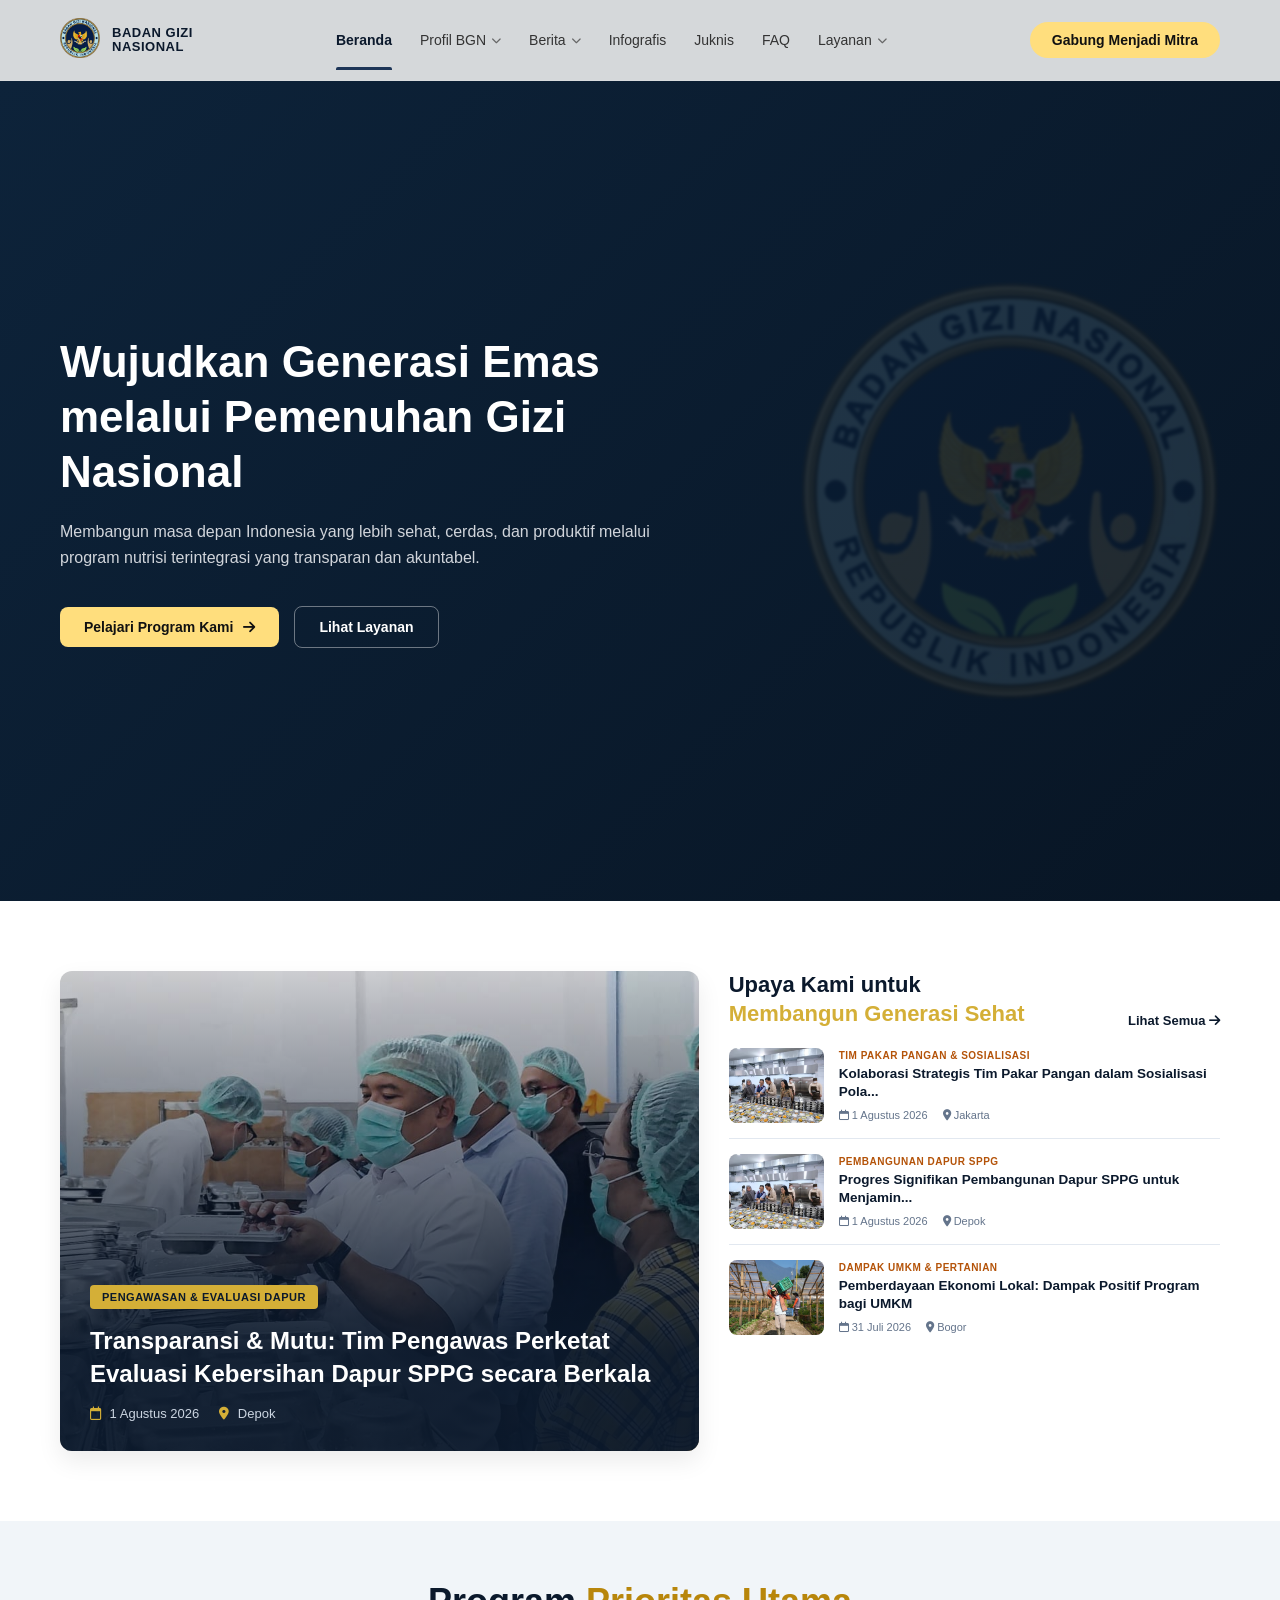
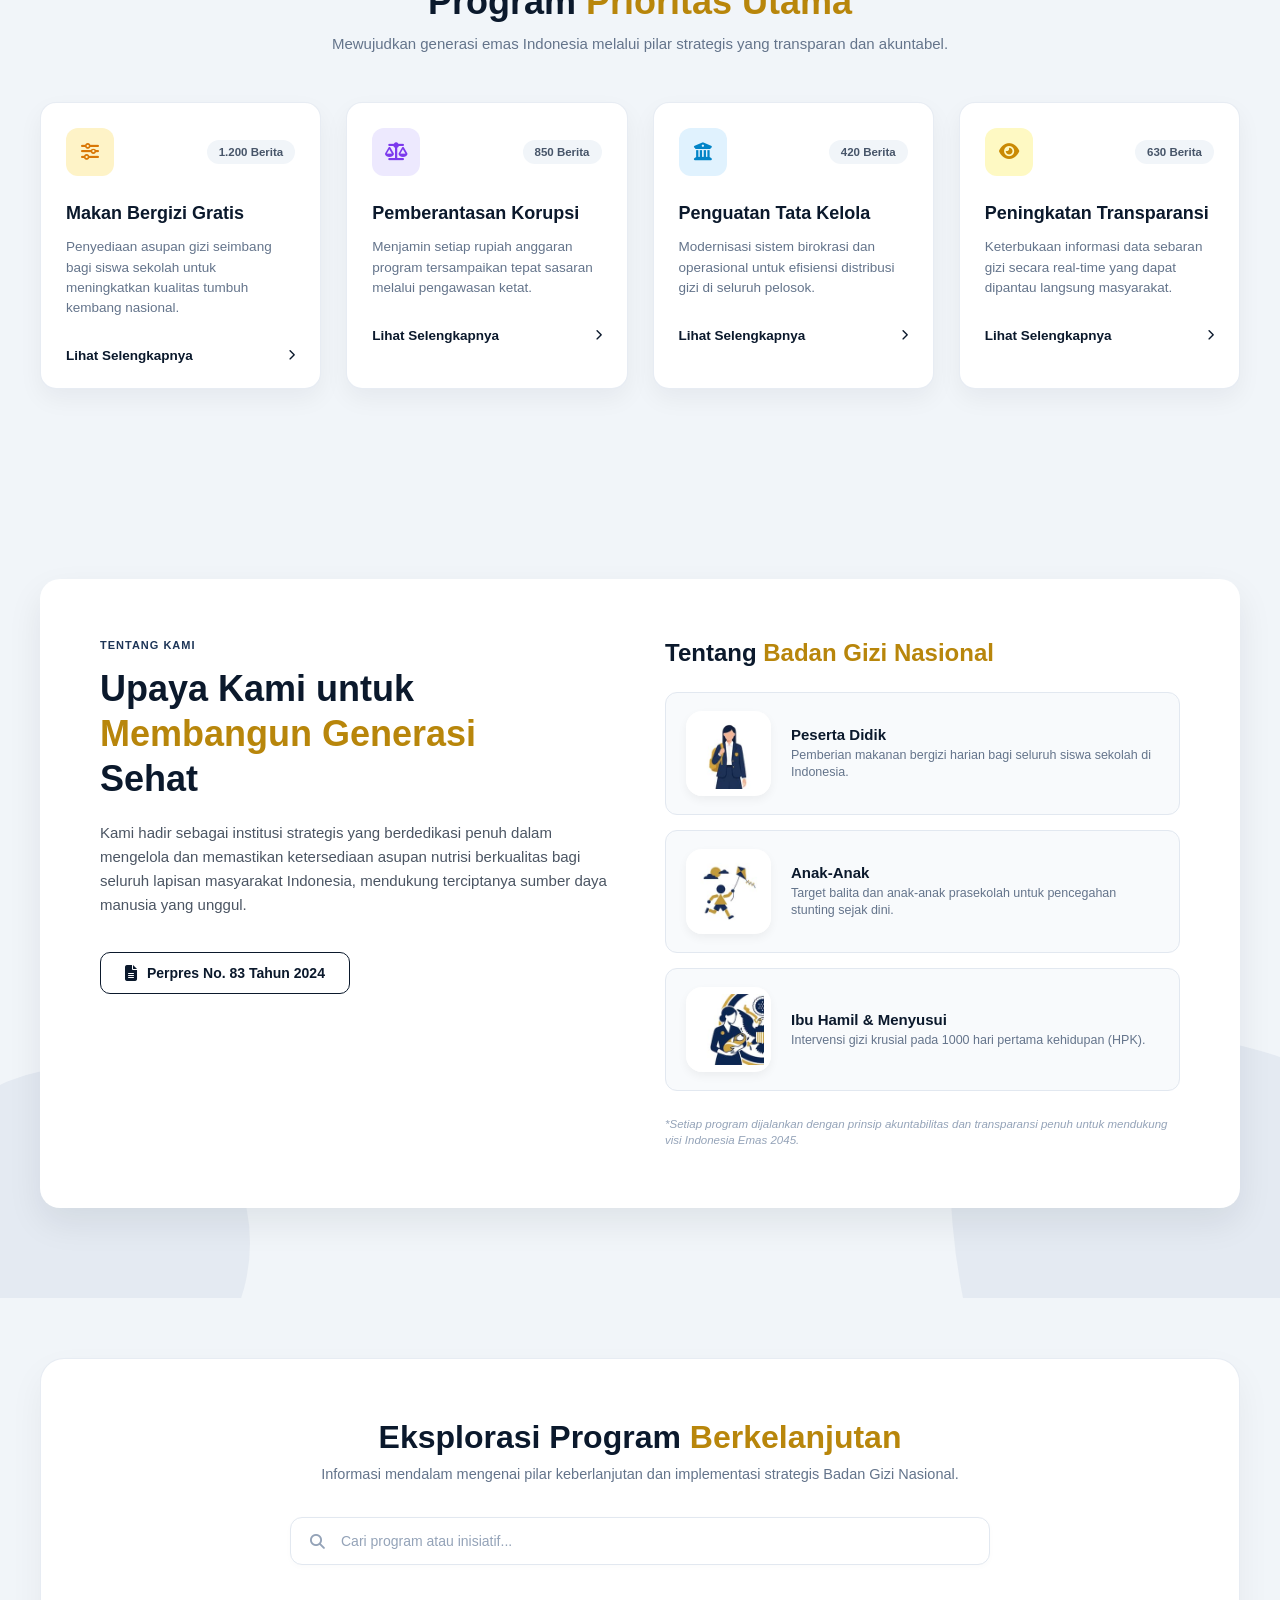
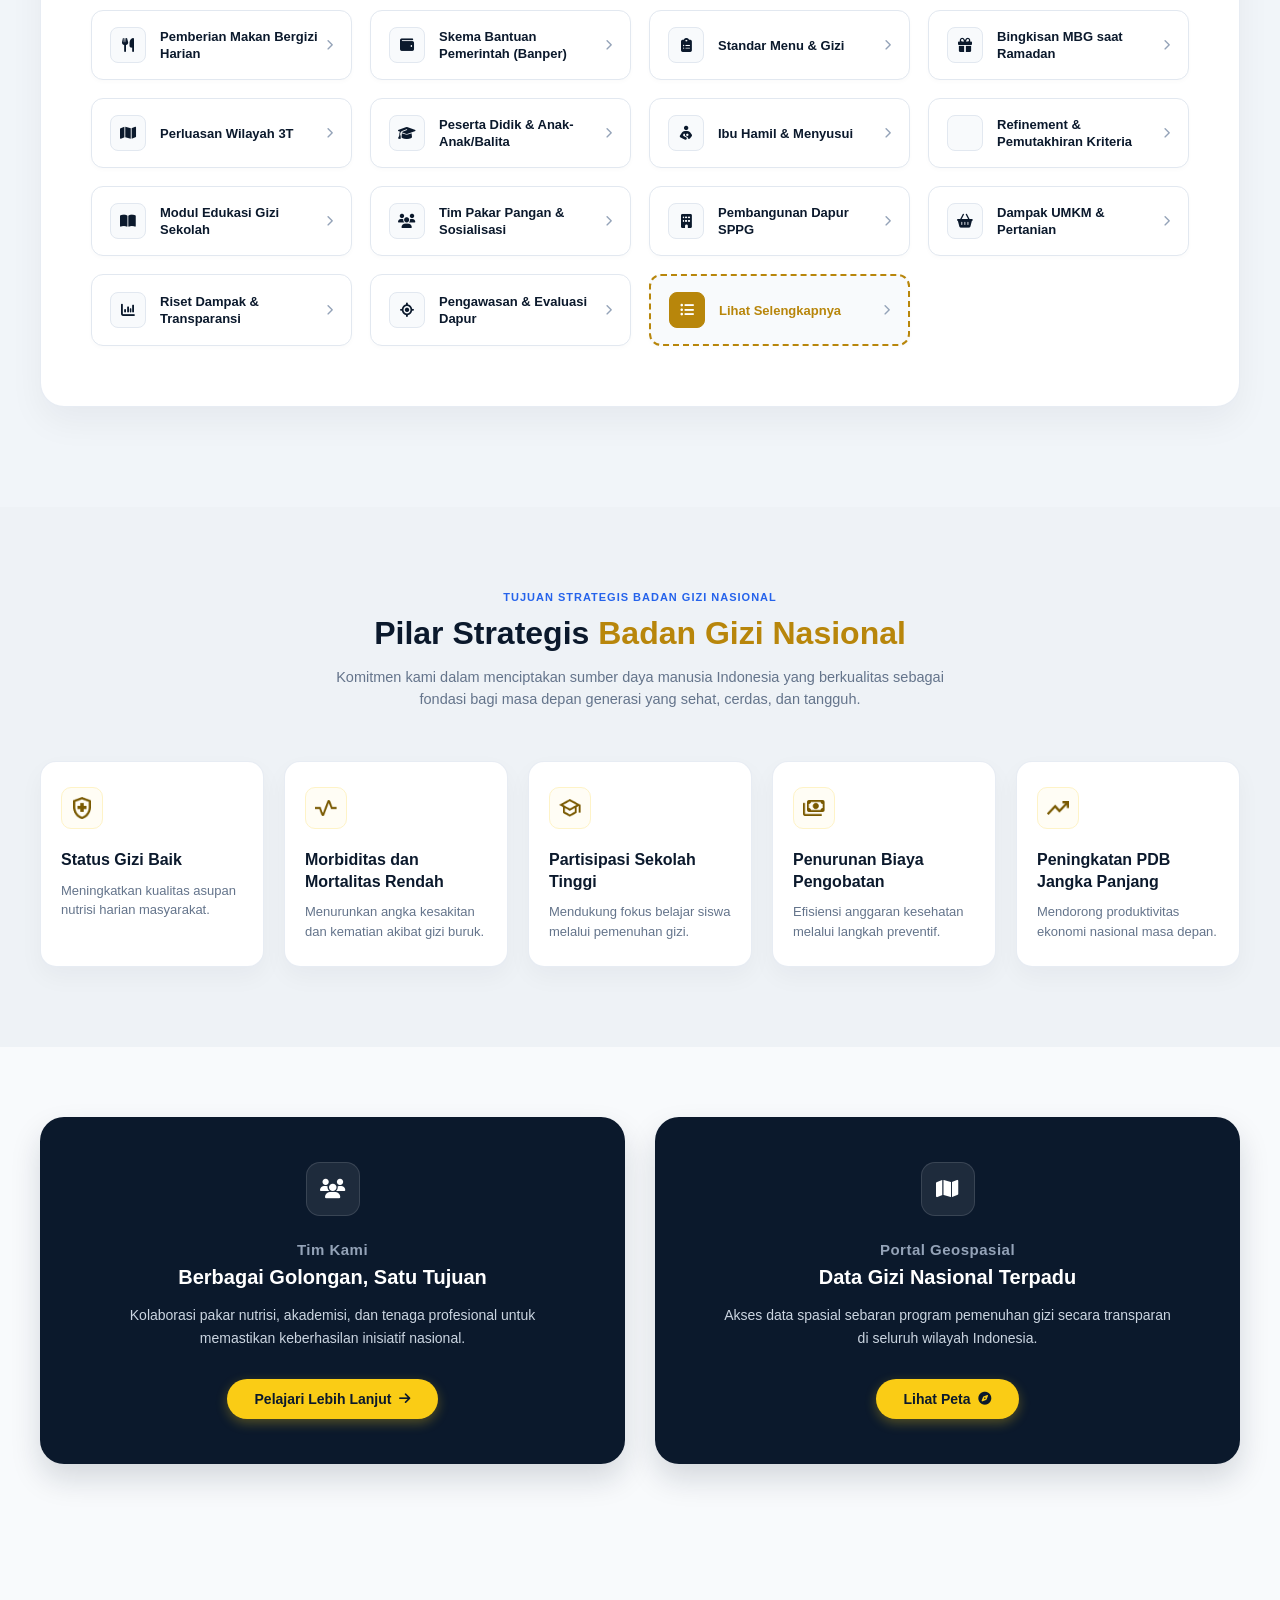
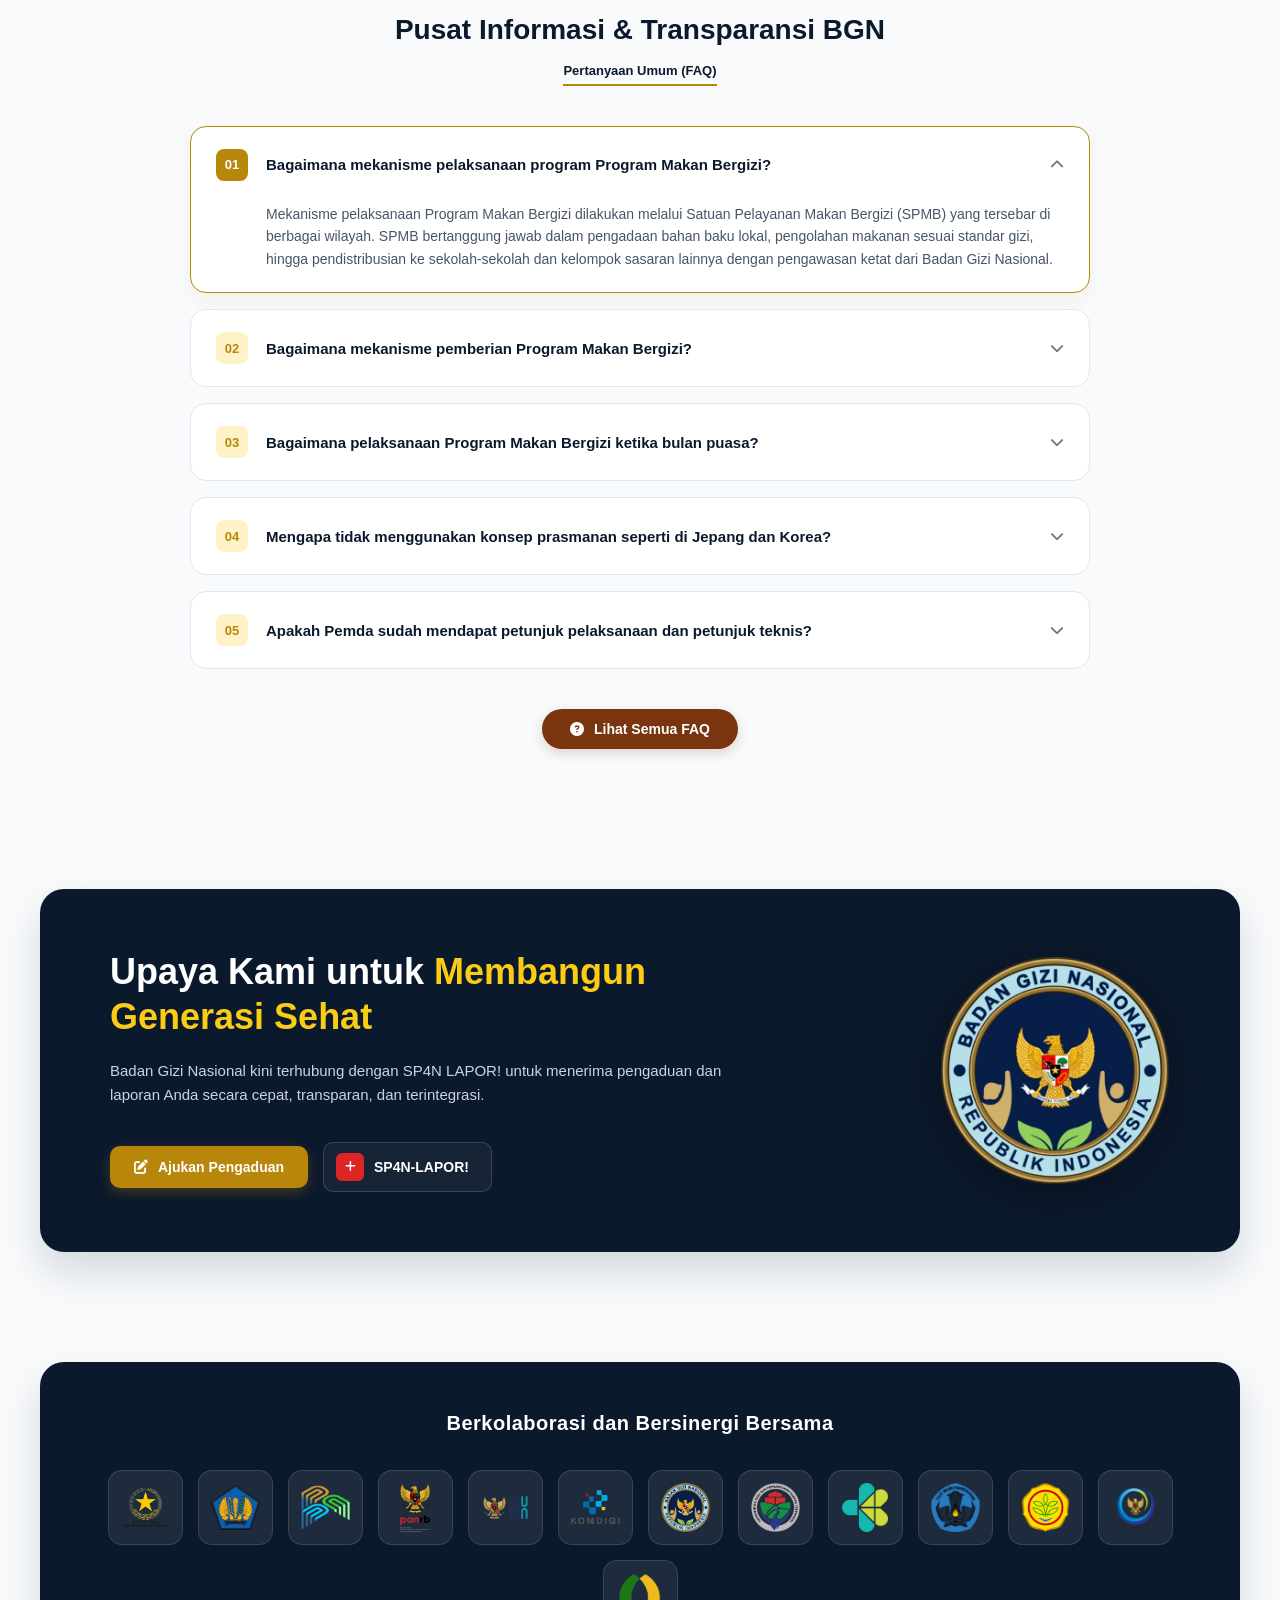
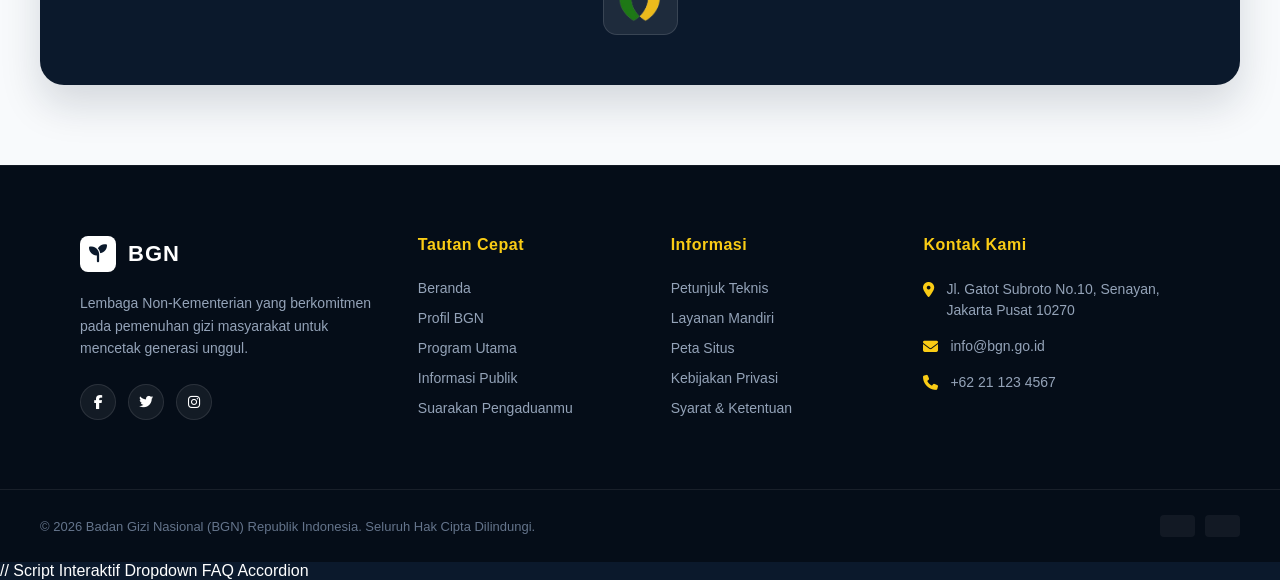
==== commit 4924862e: "update.index.html" ====
--- a/index.html
+++ b/index.html
@@ -128,7 +128,107 @@
         </div>
     </section>
 
-    <!-- Tentang Kami Section -->
+    <!-- Program Prioritas Utama Section -->
+     <section class="priority-section">
+    <div class="priority-container">
+        
+        <div class="priority-header">
+            <h2>Program <span class="highlight-gold">Prioritas Utama</span></h2>
+            <p>Mewujudkan generasi emas Indonesia melalui pilar strategis yang transparan dan akuntabel.</p>
+        </div>
+
+        <div class="priority-grid">
+            
+            <!-- Card 1 -->
+            <div class="priority-card" id="card-1">
+                <div class="card-content-main">
+                    <div class="card-top">
+                        <div class="priority-icon">
+                            <i class="fa-solid fa-sliders"></i>
+                        </div>
+                        <span class="badge-berita">1.200 Berita</span>
+                    </div>
+                    <div class="card-body">
+                        <h3>Makan Bergizi Gratis</h3>
+                        <p>Penyediaan asupan gizi seimbang bagi siswa sekolah untuk meningkatkan kualitas tumbuh kembang nasional.</p>
+                    </div>
+                    <div class="card-footer">
+                        <a href="javascript:void(0);">
+                            <span>Lihat Selengkapnya</span> <i class="fa-solid fa-chevron-right"></i>
+                        </a>
+                    </div>
+                </div>
+            </div>
+
+            <!-- Card 2 -->
+            <div class="priority-card" id="card-2">
+                <div class="card-content-main">
+                    <div class="card-top">
+                        <div class="priority-icon purple">
+                            <i class="fa-solid fa-scale-balanced"></i>
+                        </div>
+                        <span class="badge-berita">850 Berita</span>
+                    </div>
+                    <div class="card-body">
+                        <h3>Pemberantasan Korupsi</h3>
+                        <p>Menjamin setiap rupiah anggaran program tersampaikan tepat sasaran melalui pengawasan ketat.</p>
+                    </div>
+                    <div class="card-footer">
+                        <a href="javascript:void(0);">
+                            <span>Lihat Selengkapnya</span> <i class="fa-solid fa-chevron-right"></i>
+                        </a>
+                    </div>
+                </div>
+            </div>
+
+            <!-- Card 3 -->
+            <div class="priority-card" id="card-3">
+                <div class="card-content-main">
+                    <div class="card-top">
+                        <div class="priority-icon blue">
+                            <i class="fa-solid fa-building-columns"></i>
+                        </div>
+                        <span class="badge-berita">420 Berita</span>
+                    </div>
+                    <div class="card-body">
+                        <h3>Penguatan Tata Kelola</h3>
+                        <p>Modernisasi sistem birokrasi dan operasional untuk efisiensi distribusi gizi di seluruh pelosok.</p>
+                    </div>
+                    <div class="card-footer">
+                        <a href="javascript:void(0);">
+                            <span>Lihat Selengkapnya</span> <i class="fa-solid fa-chevron-right"></i>
+                        </a>
+                    </div>
+                </div>
+            </div>
+
+            <!-- Card 4 -->
+            <div class="priority-card" id="card-4">
+                <div class="card-content-main">
+                    <div class="card-top">
+                        <div class="priority-icon yellow">
+                            <i class="fa-solid fa-eye"></i>
+                        </div>
+                        <span class="badge-berita">630 Berita</span>
+                    </div>
+                    <div class="card-body">
+                        <h3>Peningkatan Transparansi</h3>
+                        <p>Keterbukaan informasi data sebaran gizi secara real-time yang dapat dipantau langsung masyarakat.</p>
+                    </div>
+                    <div class="card-footer">
+                        <a href="javascript:void(0);">
+                            <span>Lihat Selengkapnya</span> <i class="fa-solid fa-chevron-right"></i>
+                        </a>
+                    </div>
+                </div>
+            </div>
+
+        </div>
+    </div>
+</section>
+   
+    
+     <!-- Tentang Kami Section -->
     <section class="about-section">
         <div class="about-card-wrapper">
             
@@ -182,239 +282,7 @@
             </div>
 
         </div>
-    </section>
-
-    <!-- Program Prioritas Utama Section -->
-    <section class="priority-section">
-        <div class="priority-container">
-            
-            <div class="priority-header">
-                <h2>Program <span class="highlight-gold">Prioritas Utama</span></h2>
-                <p>Mewujudkan generasi emas Indonesia melalui pilar strategis yang transparan dan akuntabel.</p>
-            </div>
-            <div class="priority-grid">
-                <div class="priority-card" id="card-1">
-                    <div class="card-content-main">
-                        <div class="card-top">
-                            <div class="priority-icon">
-                                <i class="fa-solid fa-sliders"></i>
-                            </div>
-                            <span class="badge-berita">1.200 Berita</span>
-                        </div>
-                        <div class="card-body">
-                            <h3>Makan Bergizi Gratis</h3>
-                            <p>Penyediaan asupan gizi seimbang bagi siswa sekolah untuk meningkatkan kualitas tumbuh kembang nasional.</p>
-                        </div>
-                        <div class="card-footer">
-                            <a href="javascript:void(0);" class="dropdown-toggle-btn" onclick="toggleDropdown('card-1')">
-                                <span>Lihat Selengkapnya</span> <i class="fa-solid fa-chevron-down arrow-icon"></i>
-                            </a>
-                        </div>
-                    </div>
-                    <div class="dropdown-news-list">
-                        <div class="mini-news-item">
-                            <img src="assets/mbg1.jpg" alt="Berita">
-                            <div class="mini-news-info">
-                                <span class="mini-tag">FOKUS ANAK KURANG GIZI</span>
-                                <h4>Sasaran Utama MBG: Memastikan Anak Kurang Gizi Mendapatkan Asupan Seimbang demi Generasi Unggul</h4>
-                                <div class="mini-meta">
-                                    <span><i class="fa-regular fa-calendar"></i> 1 Agustus 2026</span>
-                                    <span><i class="fa-solid fa-location-dot"></i> Jakarta</span>
-                                </div>
-                            </div>
-                        </div>
-                        <div class="mini-news-item">
-                            <img src="assets/mbg2.jpg" alt="Berita">
-                            <div class="mini-news-info">
-                                <span class="mini-tag">STANDAR MENU & GIZI</span>
-                                <h4>Membedah Standar Porsi dan Gizi Seimbang dalam Tiap Paket Makanan Program MBG</h4>
-                                <div class="mini-meta">
-                                    <span><i class="fa-regular fa-calendar"></i> 1 Agustus 2026</span>
-                                    <span><i class="fa-solid fa-location-dot"></i> Depok</span>
-                                </div>
-                            </div>
-                        </div>
-                        <div class="mini-news-item">
-                            <img src="assets/mbg3.jpg" alt="Berita">
-                            <div class="mini-news-info">
-                                <span class="mini-tag">PENGGERAK EKONOMI LOKAL</span>
-                                <h4>Libatkan Rantai Pasok Daerah, MBG Dorong Pertumbuhan Ekonomi Kerakyatan di Berbagai Wilayah</h4>
-                                <div class="mini-meta">
-                                    <span><i class="fa-regular fa-calendar"></i> 31 Juli 2026</span>
-                                    <span><i class="fa-solid fa-location-dot"></i> Bogor</span>
-                                </div>
-                            </div>
-                        </div>
-                    </div>
-                </div>
-
-                <div class="priority-card" id="card-2">
-                    <div class="card-content-main">
-                        <div class="card-top">
-                            <div class="priority-icon purple">
-                                <i class="fa-solid fa-scale-balanced"></i>
-                            </div>
-                            <span class="badge-berita">850 Berita</span>
-                        </div>
-                        <div class="card-body">
-                            <h3>Pemberantasan Korupsi</h3>
-                            <p>Menjamin setiap rupiah anggaran program tersampaikan tepat sasaran melalui pengawasan ketat.</p>
-                        </div>
-                        <div class="card-footer">
-                            <a href="javascript:void(0);" class="dropdown-toggle-btn" onclick="toggleDropdown('card-2')">
-                                <span>Lihat Selengkapnya</span> <i class="fa-solid fa-chevron-down arrow-icon"></i>
-                            </a>
-                        </div>
-                    </div>
-                    <div class="dropdown-news-list">
-                        <div class="mini-news-item">
-                            <img src="assets/pemberantasan1.jpg" alt="Berita">
-                            <div class="mini-news-info">
-                                <span class="mini-tag">PENINDAKAN PELANGGARAN INTERNAL</span>
-                                <h4>Tegakkan Integritas Penyaluran, Satgas MBG Perketat Pengawasan dan Penindakan Pelanggaran Internal</h4>
-                                <div class="mini-meta">
-                                    <span><i class="fa-regular fa-calendar"></i> 28 Juli 2026</span>
-                                    <span><i class="fa-solid fa-location-dot"></i> Jakarta</span>
-                                </div>
-                            </div>
-                        </div>
-                        <div class="mini-news-item">
-                            <img src="assets/pemberantasan2.jpg" alt="Berita">
-                            <div class="mini-news-info">
-                                <span class="mini-tag">PENANGANAN KASUS KORUPSI</span>
-                                <h4>Gandeng Aparat Penegak Hukum, Pengawasan Anggaran MBG Fokus pada Penanganan Kasus Korupsi secara Transparan</h4>
-                                <div class="mini-meta">
-                                    <span><i class="fa-regular fa-calendar"></i> 25 Juli 2026</span>
-                                    <span><i class="fa-solid fa-location-dot"></i> Bandung</span>
-                                </div>
-                            </div>
-                        </div>
-                        <div class="mini-news-item">
-                            <img src="assets/pemberantasan3.jpg" alt="Berita">
-                            <div class="mini-news-info">
-                                <span class="mini-tag">PENANGANAN KASUS KORUPSI</span>
-                                <h4>Cegah Penyalahgunaan Anggaran, Penanganan Kasus Korupsi pada Distribusi MBG Diserahkan pada Penegak Hukum</h4>
-                                <div class="mini-meta">
-                                    <span><i class="fa-regular fa-calendar"></i> 20 Juli 2026</span>
-                                    <span><i class="fa-solid fa-location-dot"></i> Surabaya</span>
-                                </div>
-                            </div>
-                        </div>
-                    </div>
-                </div>
-
-                <div class="priority-card" id="card-3">
-                    <div class="card-content-main">
-                        <div class="card-top">
-                            <div class="priority-icon blue">
-                                <i class="fa-solid fa-building-columns"></i>
-                            </div>
-                            <span class="badge-berita">420 Berita</span>
-                        </div>
-                        <div class="card-body">
-                            <h3>Penguatan Tata Kelola</h3>
-                            <p>Modernisasi sistem birokrasi dan operasional untuk efisiensi distribusi gizi di seluruh pelosok.</p>
-                        </div>
-                        <div class="card-footer">
-                            <a href="javascript:void(0);" class="dropdown-toggle-btn" onclick="toggleDropdown('card-3')">
-                                <span>Lihat Selengkapnya</span> <i class="fa-solid fa-chevron-down arrow-icon"></i>
-                            </a>
-                        </div>
-                    </div>
-                    <div class="dropdown-news-list">
-                        <div class="mini-news-item">
-                            <img src="assets/tata-kelola1.jpg" alt="Berita">
-                            <div class="mini-news-info">
-                                <span class="mini-tag">PENGAWASAN BERBASIS SISTEM</span>
-                                <h4>Optimalkan Transparansi, Program MBG Terapkan Pengawasan Berbasis Sistem secara Real-Time</h4>
-                                <div class="mini-meta">
-                                    <span><i class="fa-regular fa-calendar"></i> 30 Juli 2026</span>
-                                    <span><i class="fa-solid fa-location-dot"></i> Jakarta</span>
-                                </div>
-                            </div>
-                        </div>
-                        <div class="mini-news-item">
-                            <img src="assets/tata-kelola2.jpg" alt="Berita">
-                            <div class="mini-news-info">
-                                <span class="mini-tag">EVALUASI LANGSUNG KE DAPUR</span>
-                                <h4>Pastikan Higienitas dan Ketepatan Porsi, Tim Pengawas Lakukan Evaluasi Langsung ke Dapur MBG</h4>
-                                <div class="mini-meta">
-                                    <span><i class="fa-regular fa-calendar"></i> 27 Juli 2026</span>
-                                    <span><i class="fa-solid fa-location-dot"></i> Semarang</span>
-                                </div>
-                            </div>
-                        </div>
-                        <div class="mini-news-item">
-                            <img src="assets/tata-kelola3.jpg" alt="Berita">
-                            <div class="mini-news-info">
-                                <span class="mini-tag">EVALUASI LANGSUNG KE DAPUR</span>
-                                <h4>Sidak tuntas kebersihan dapur mbg</h4>
-                                <div class="mini-meta">
-                                    <span><i class="fa-regular fa-calendar"></i> 22 Juli 2026</span>
-                                    <span><i class="fa-solid fa-location-dot"></i> Yogyakarta</span>
-                                </div>
-                            </div>
-                        </div>
-                    </div>
-                </div>
-
-                <div class="priority-card" id="card-4">
-                    <div class="card-content-main">
-                        <div class="card-top">
-                            <div class="priority-icon yellow">
-                                <i class="fa-solid fa-eye"></i>
-                            </div>
-                            <span class="badge-berita">630 Berita</span>
-                        </div>
-                        <div class="card-body">
-                            <h3>Peningkatan Transparansi</h3>
-                            <p>Keterbukaan informasi data sebaran gizi secara real-time yang dapat dipantau langsung masyarakat.</p>
-                        </div>
-                        <div class="card-footer">
-                            <a href="javascript:void(0);" class="dropdown-toggle-btn" onclick="toggleDropdown('card-4')">
-                                <span>Lihat Selengkapnya</span> <i class="fa-solid fa-chevron-down arrow-icon"></i>
-                            </a>
-                        </div>
-                    </div>
-                    <div class="dropdown-news-list">
-                        <div class="mini-news-item">
-                            <img src="assets/peningkatan1.jpg" alt="Berita">
-                            <div class="mini-news-info">
-                                <span class="mini-tag">PUSAT PELAYANAN TERPADU & MEDIA CENTER</span>
-                                <h4>Permudah Akses Informasi dan Pengaduan, Pusat Pelayanan Terpadu MBG Resmi Beroperasi</h4>
-                                <div class="mini-meta">
-                                    <span><i class="fa-regular fa-calendar"></i> 29 Juli 2026</span>
-                                    <span><i class="fa-solid fa-location-dot"></i> Jakarta</span>
-                                </div>
-                            </div>
-                        </div>
-                        <div class="mini-news-item">
-                            <img src="assets/peningkatan2.jpg" alt="Berita">
-                            <div class="mini-news-info">
-                                <span class="mini-tag">PUSAT PELAYANAN TERPADU & MEDIA CENTER</span>
-                                <h4>Transparansi Informasi Publik, Media Center MBG Siap Sajikan Data Perkembangan Program Real-Time</h4>
-                                <div class="mini-meta">
-                                    <span><i class="fa-regular fa-calendar"></i> 24 Juli 2026</span>
-                                    <span><i class="fa-solid fa-location-dot"></i> Surabaya</span>
-                                </div>
-                            </div>
-                        </div>
-                        <div class="mini-news-item">
-                            <img src="assets/peningkatan3.jpg" alt="Berita">
-                            <div class="mini-news-info">
-                                <span class="mini-tag">PUSAT PELAYANAN TERPADU & MEDIA CENTER</span>
-                                <h4>Sinergi Informasi dan Layanan: Pusat Pelayanan Terpadu dan Media Center MBG Perkuat Komunikasi Publik</h4>
-                                <div class="mini-meta">
-                                    <span><i class="fa-regular fa-calendar"></i> 19 Juli 2026</span>
-                                    <span><i class="fa-solid fa-location-dot"></i> Medan</span>
-                                </div>
-                            </div>
-                        </div>
-                    </div>
-                </div>
-
-            </div>
-    </section>
+    </section> 
     <section class="exploration-section">
         <div class="exploration-container">
             
@@ -961,4 +829,4 @@
 });
 </script>
 </body>
-</html>+</html>
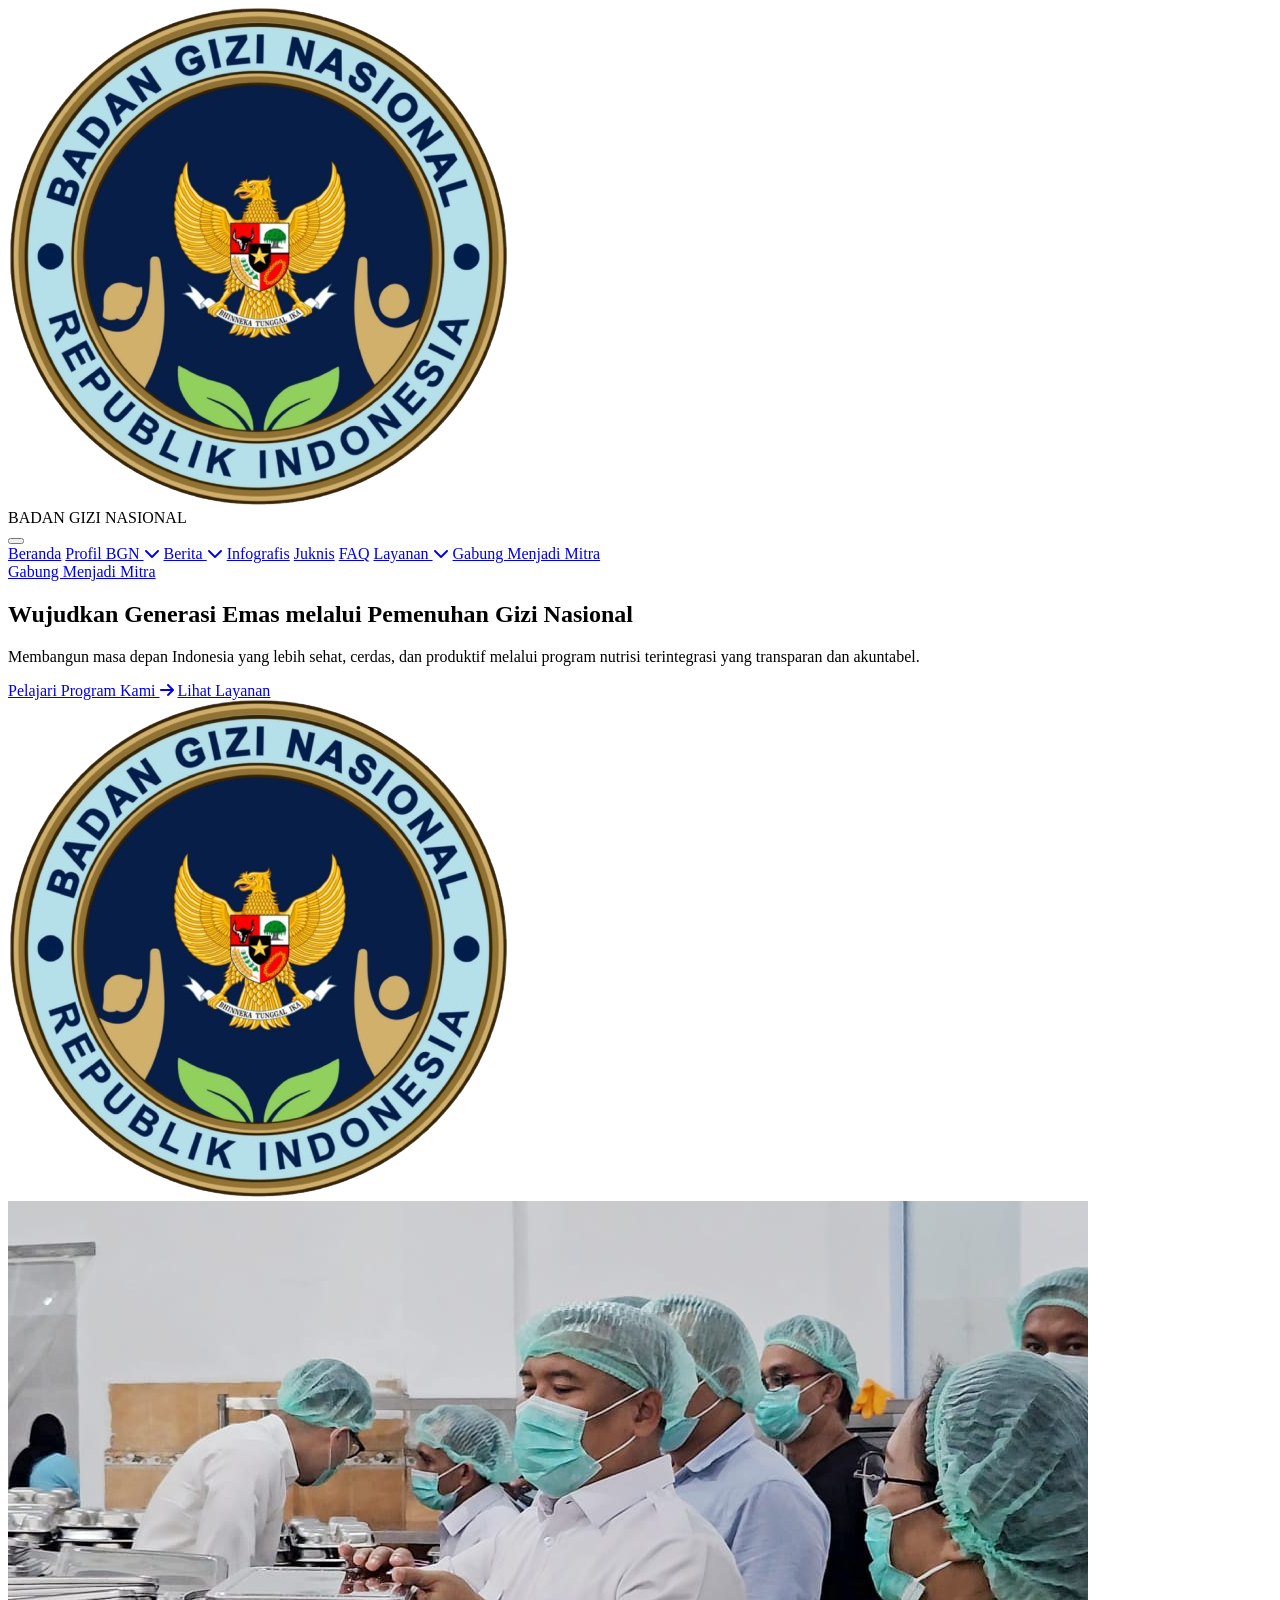
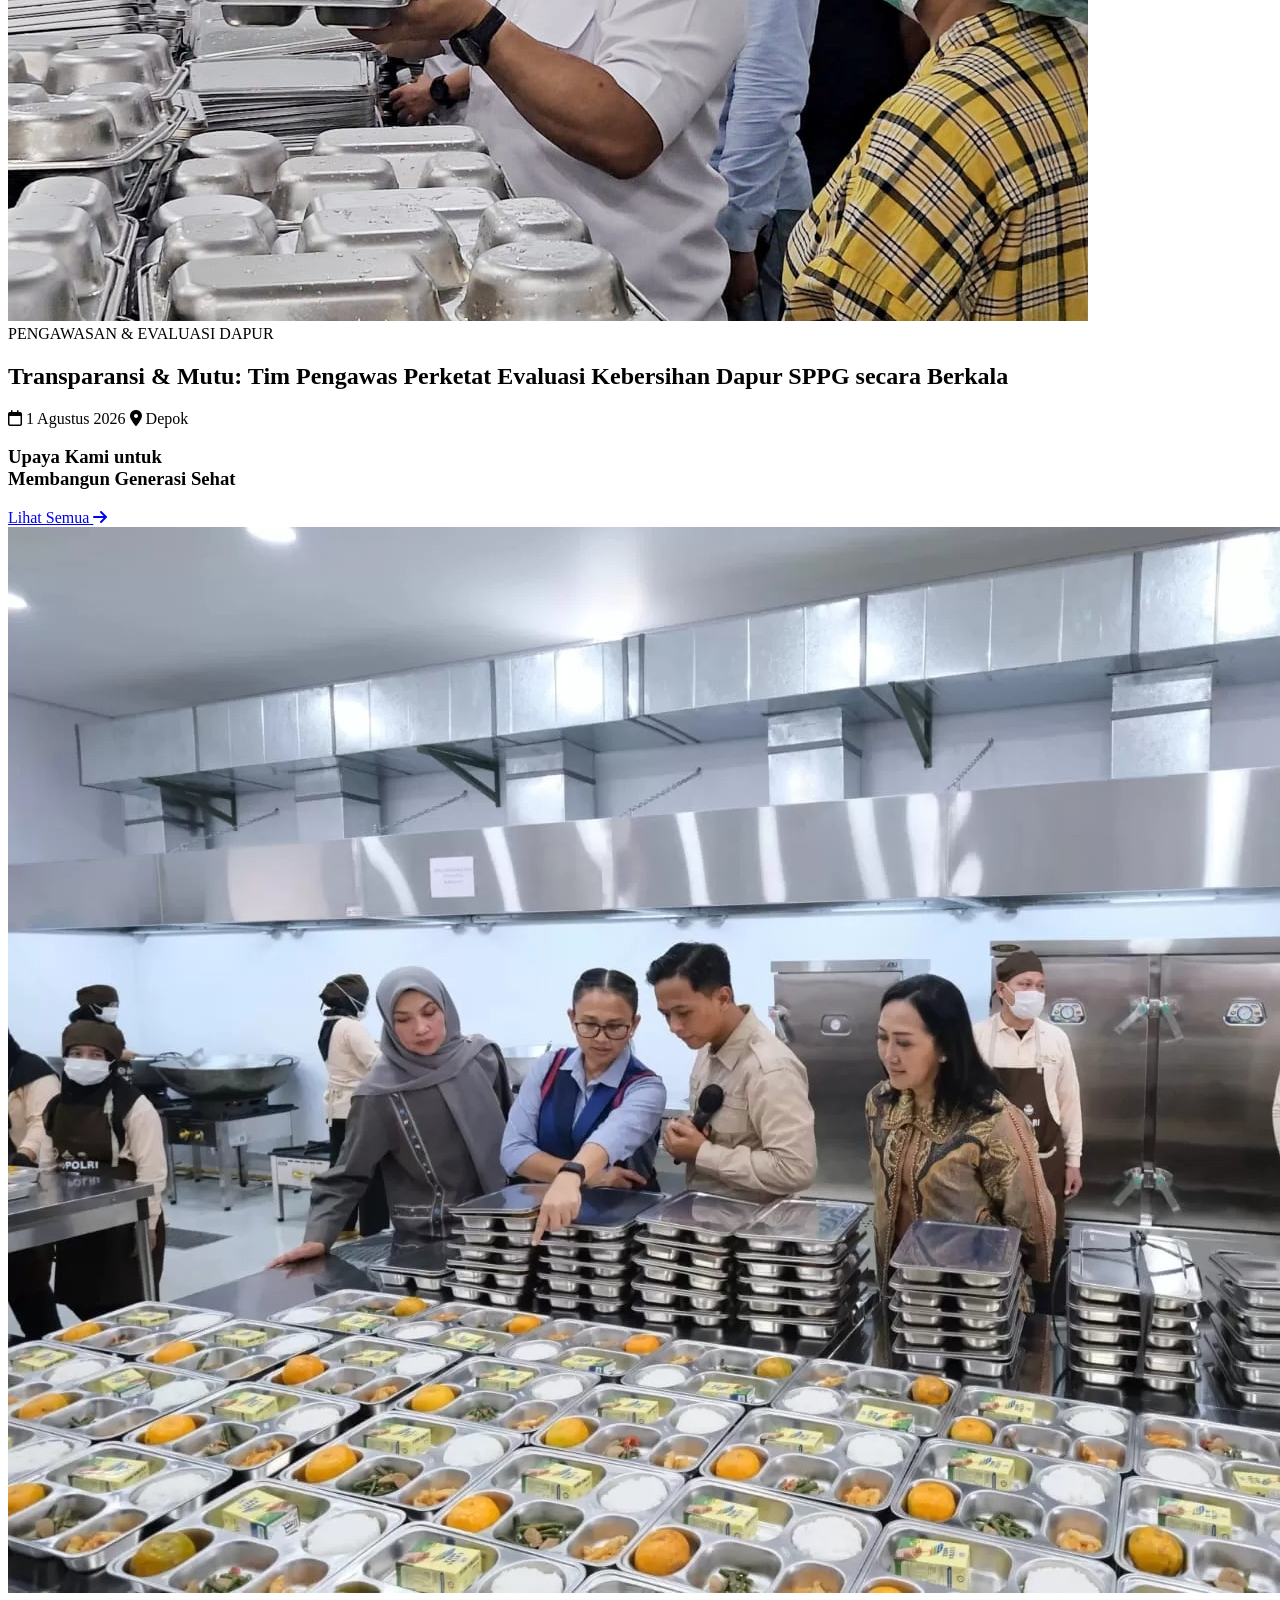
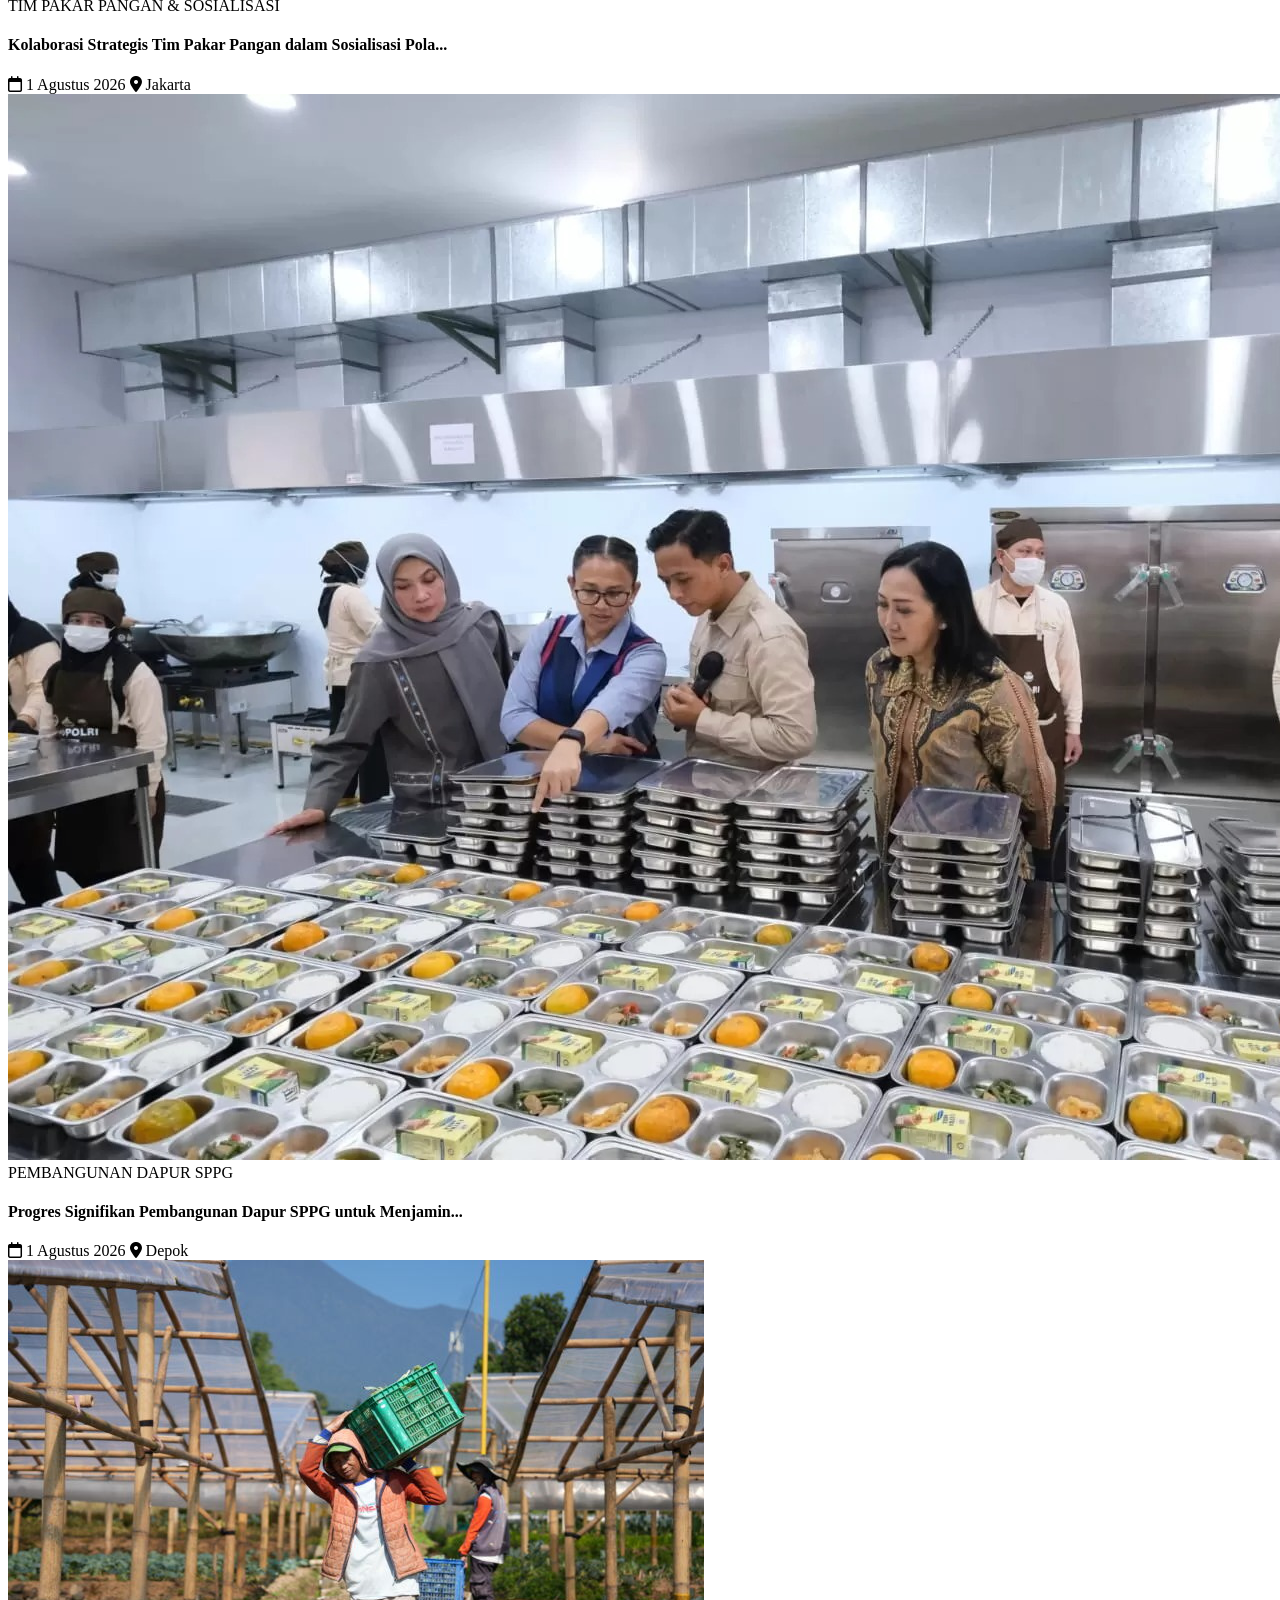
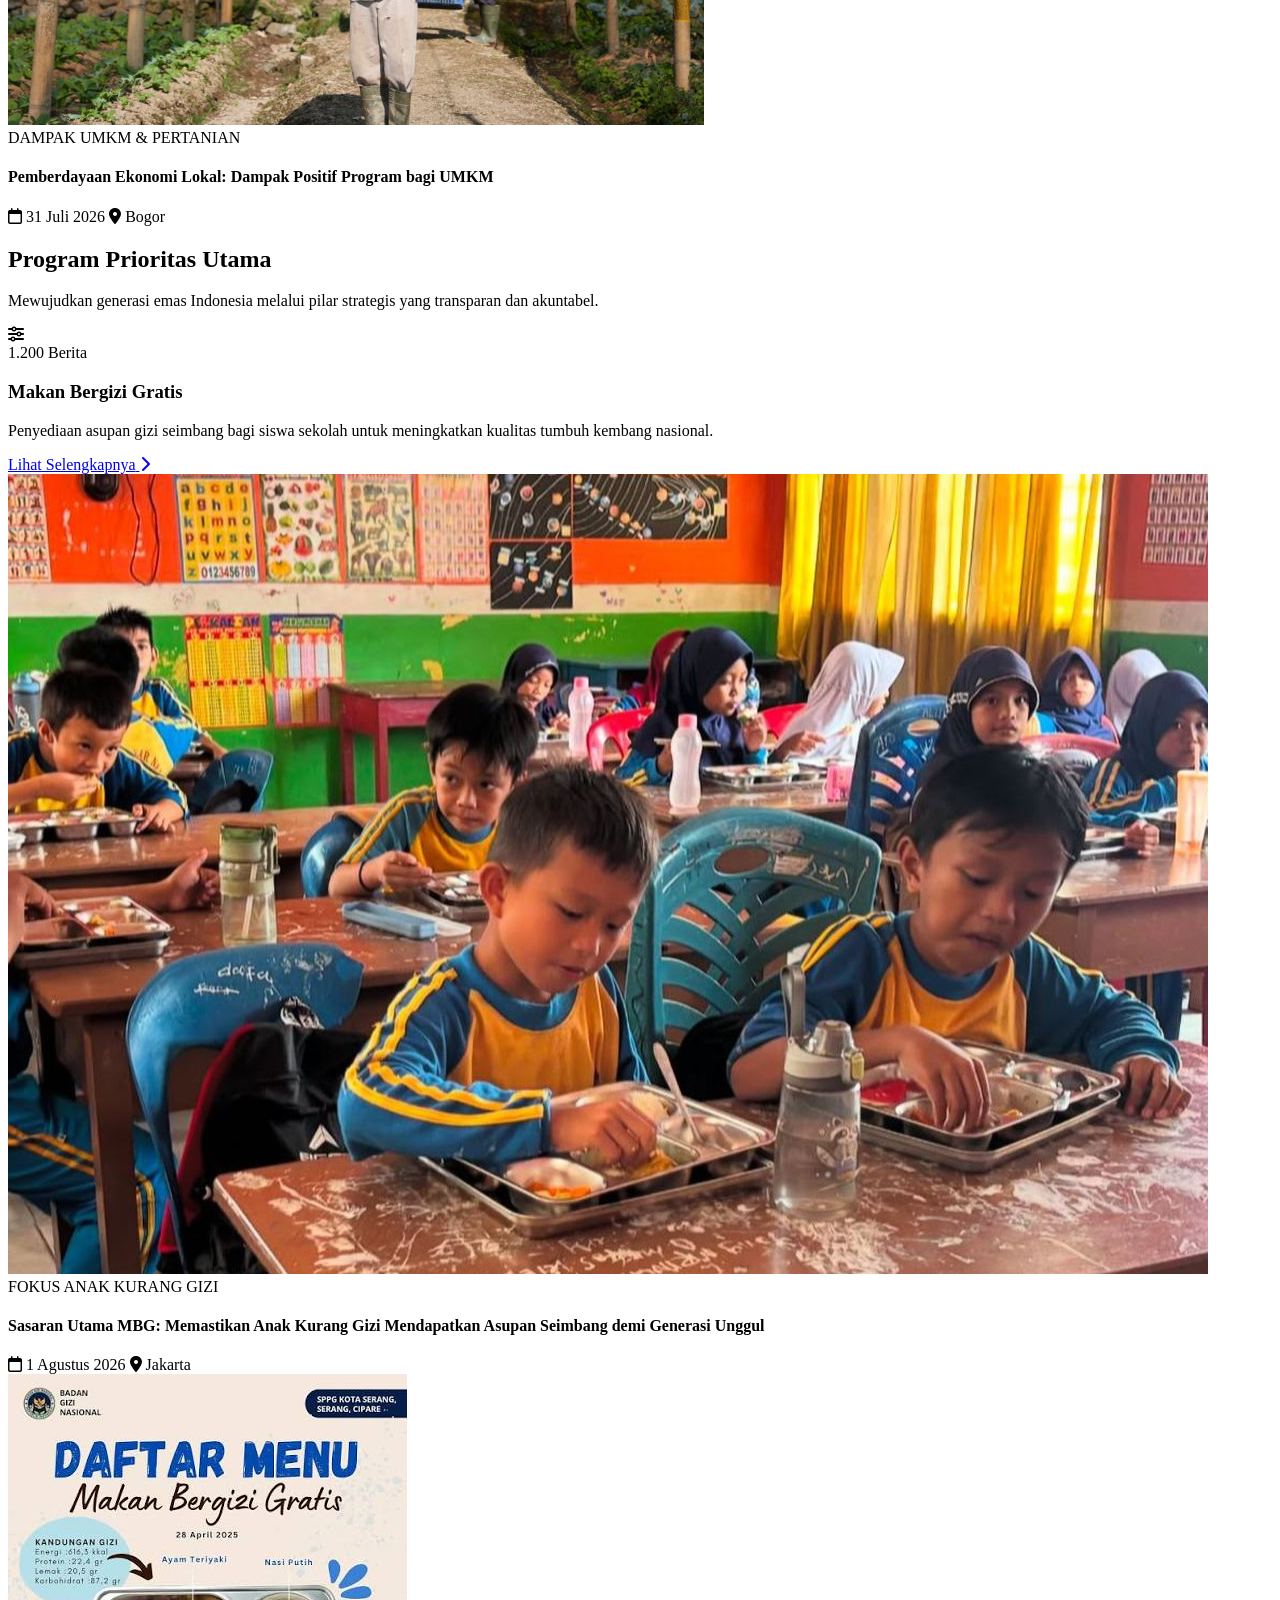
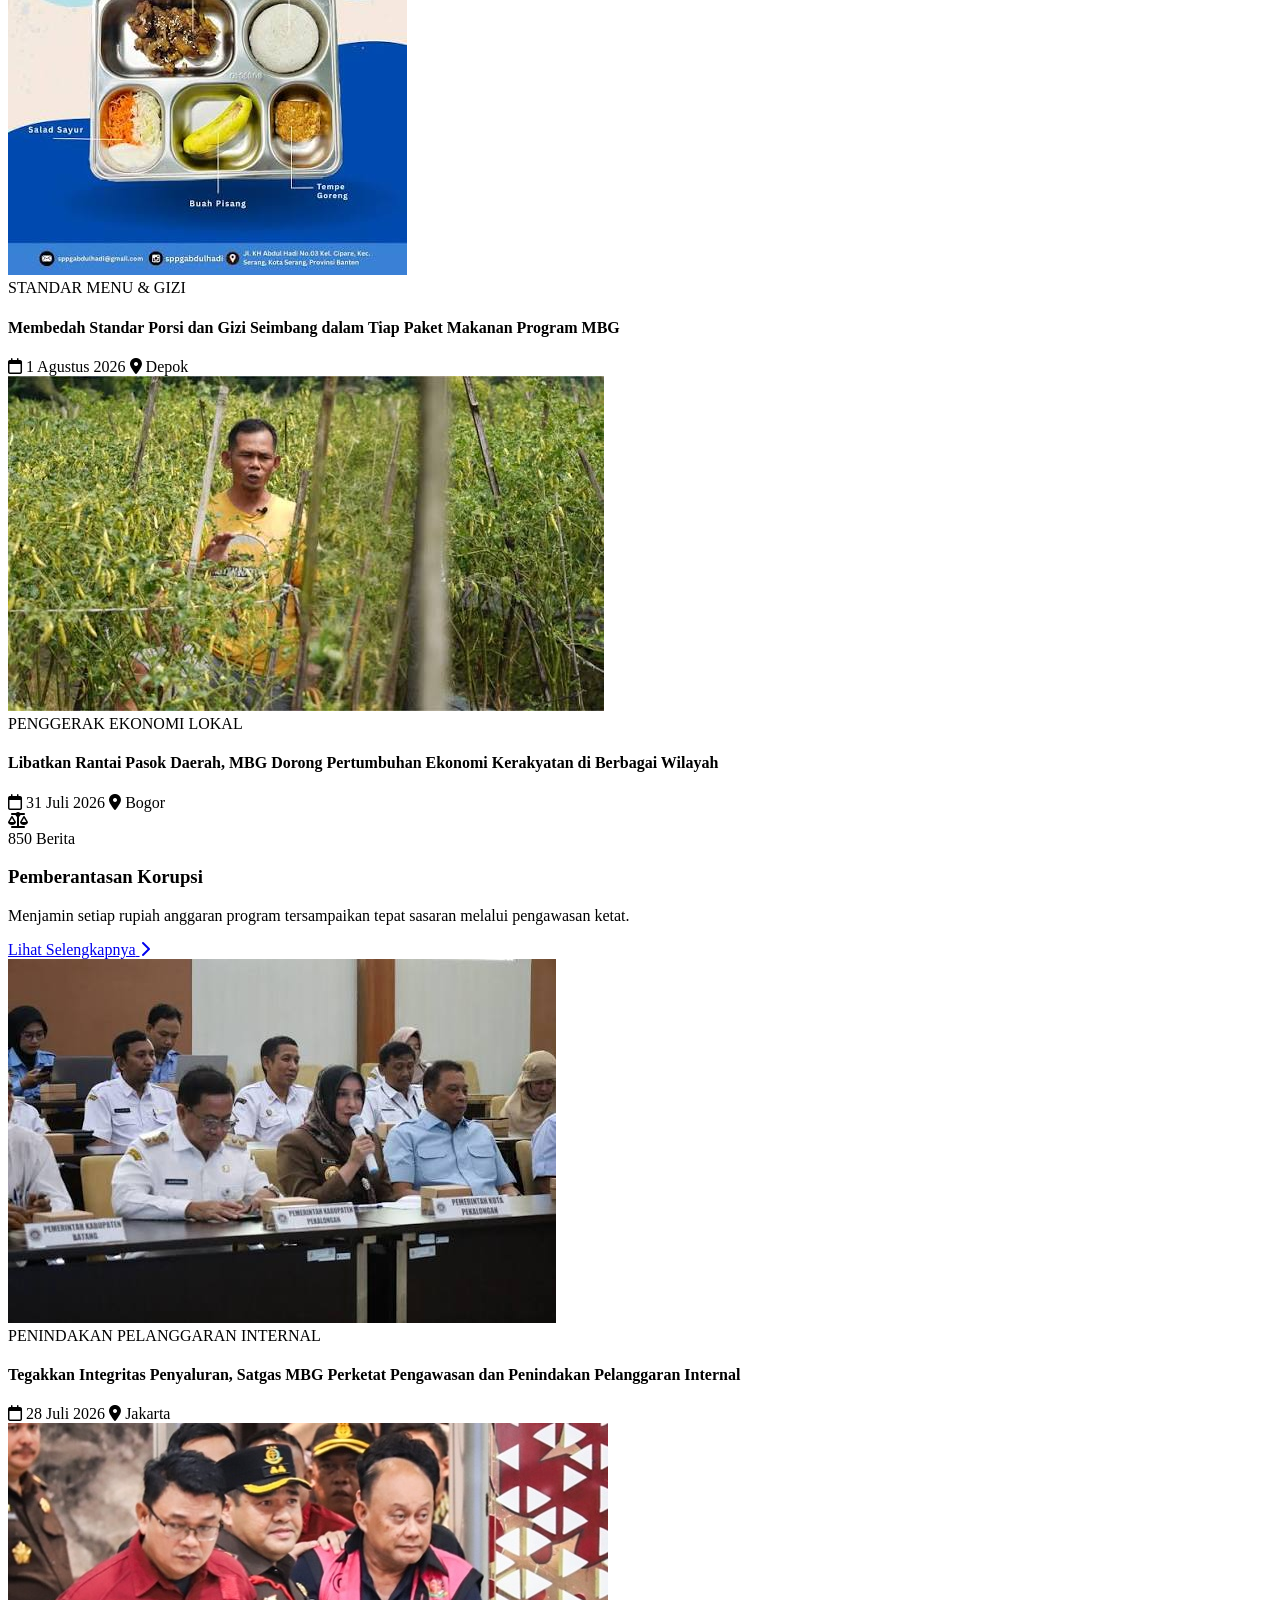
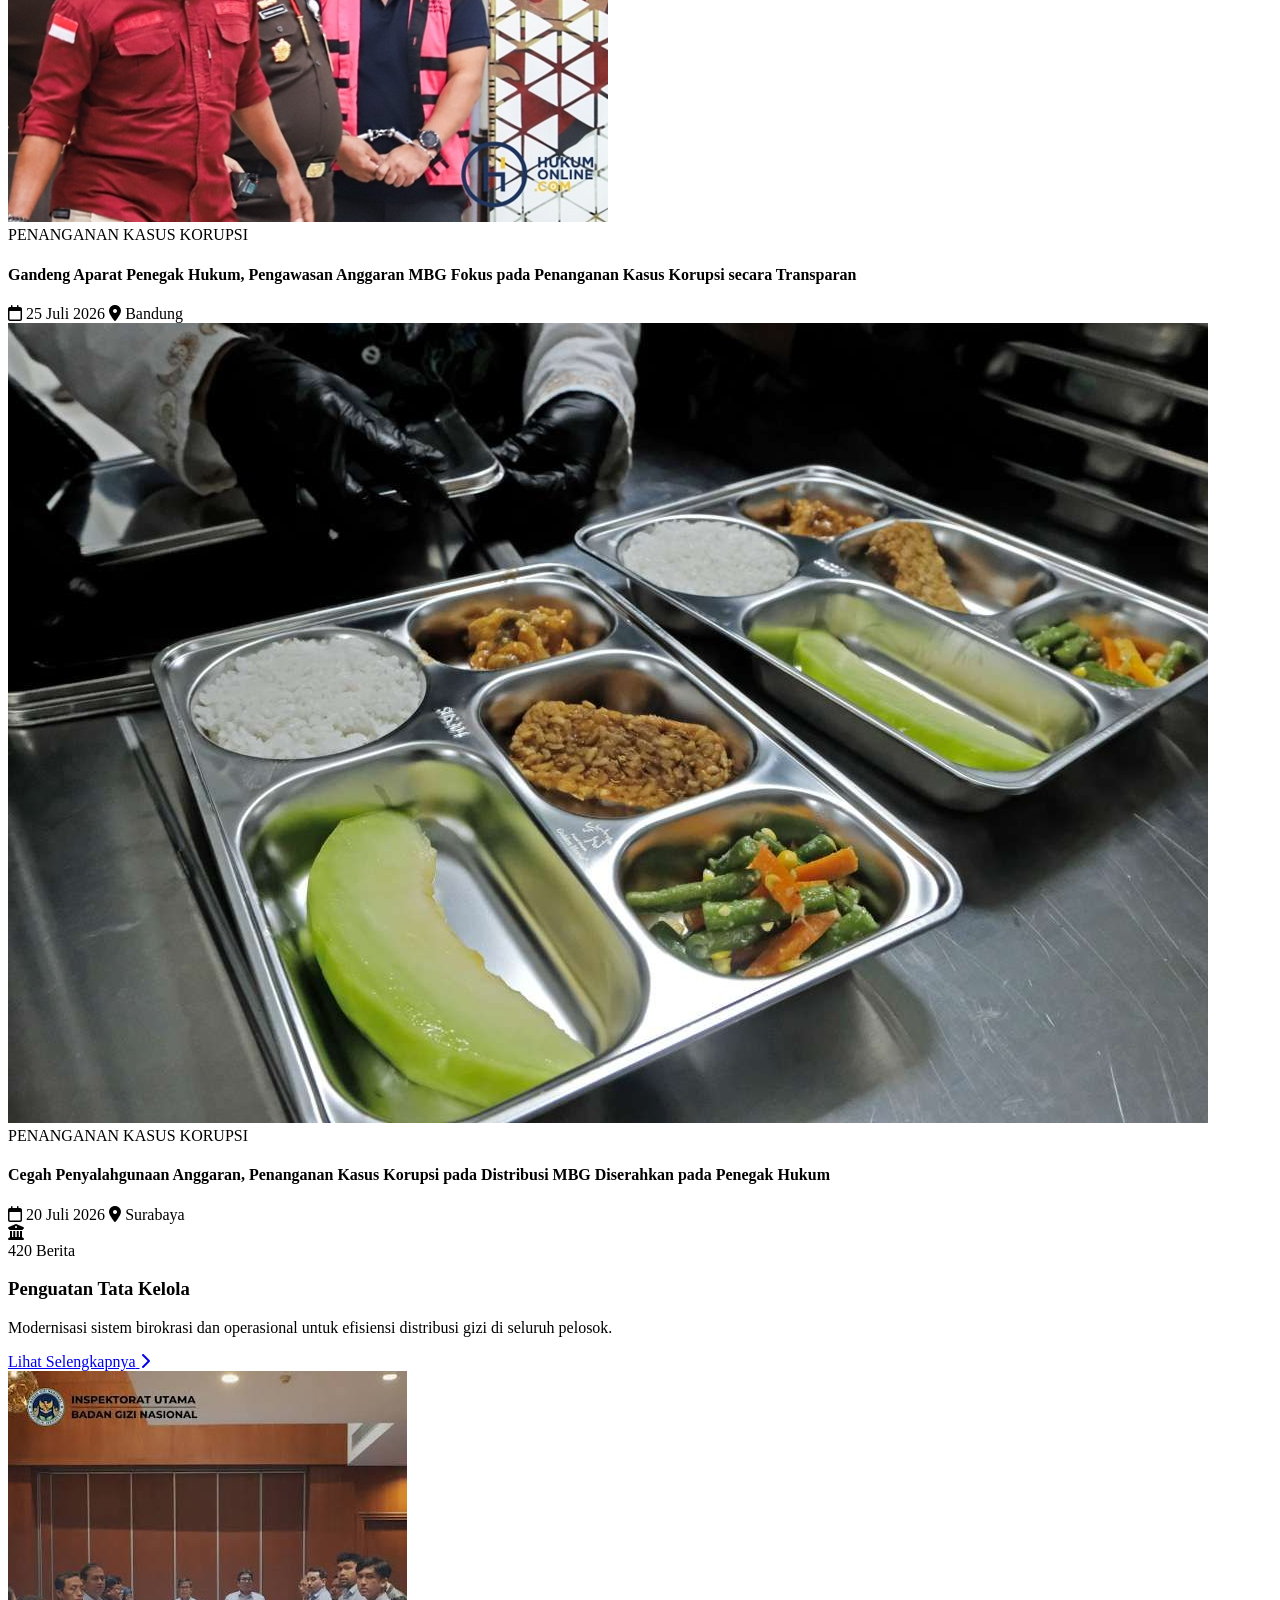
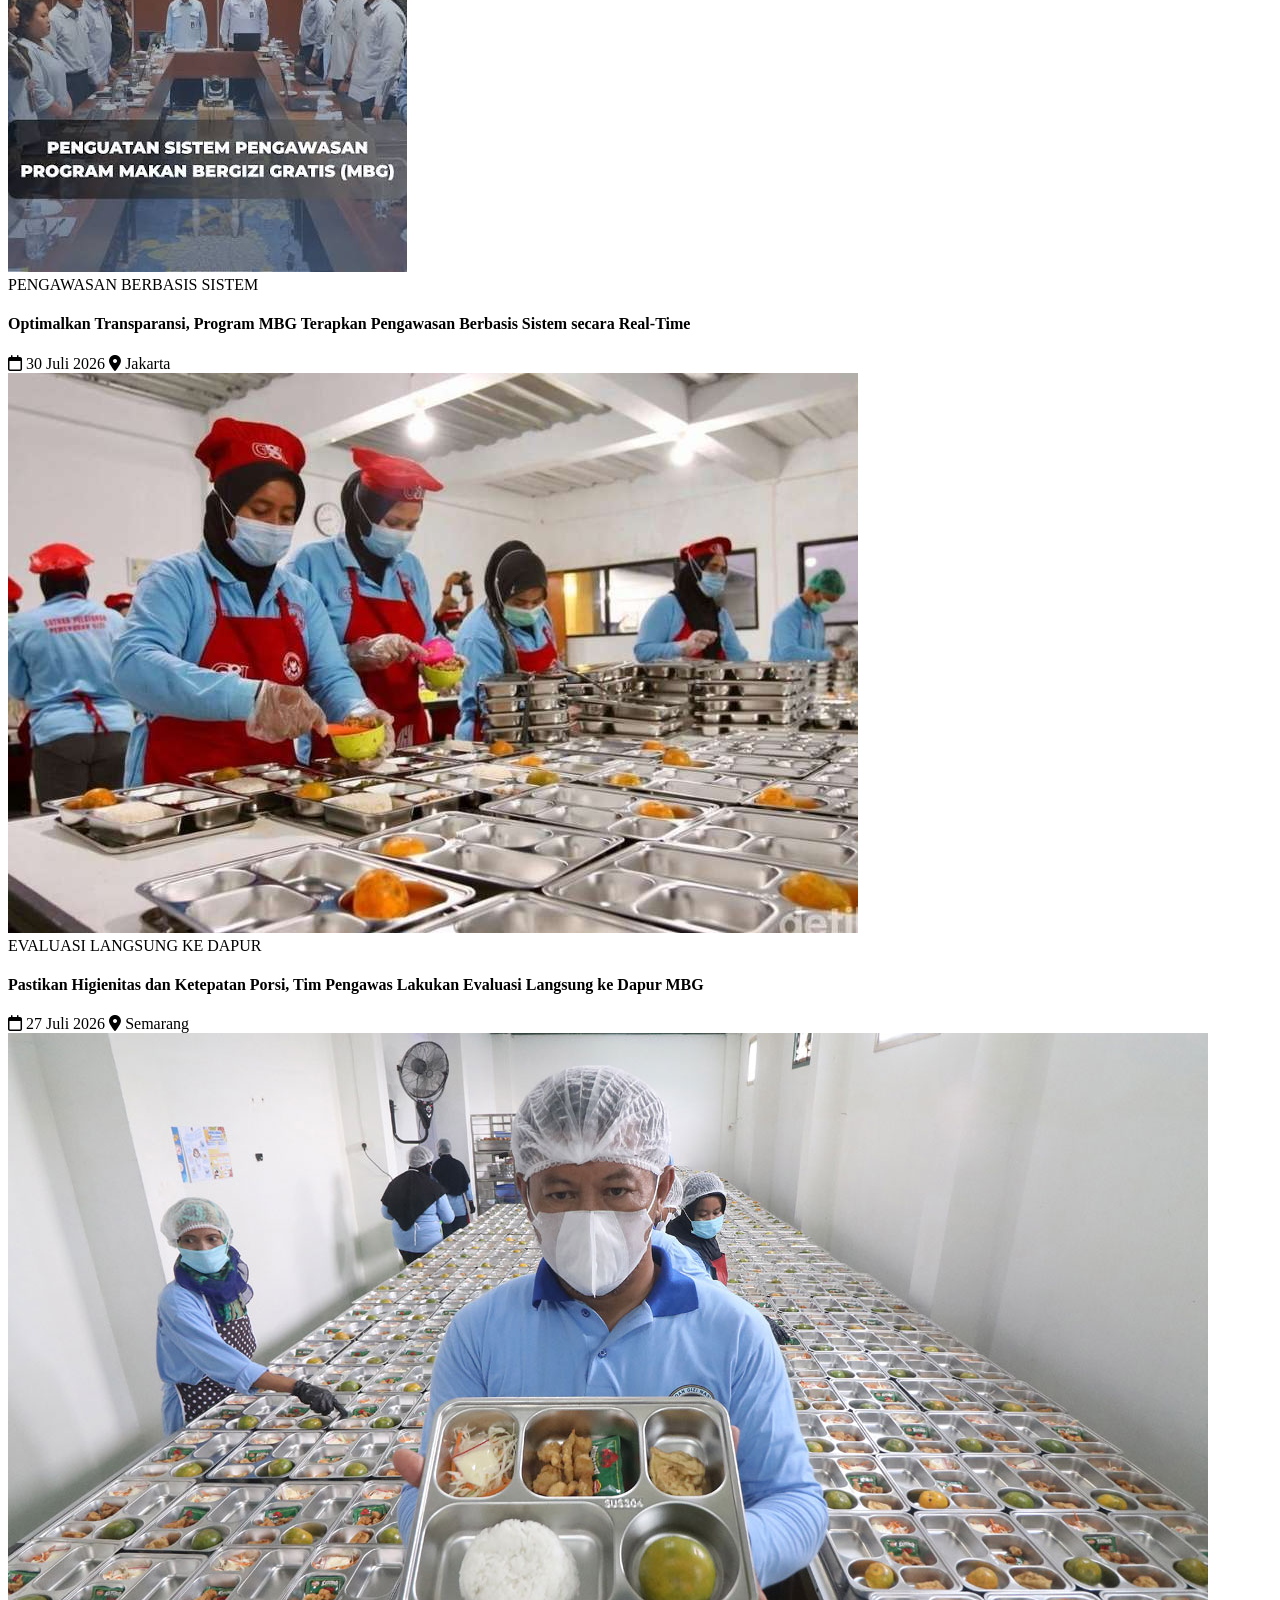
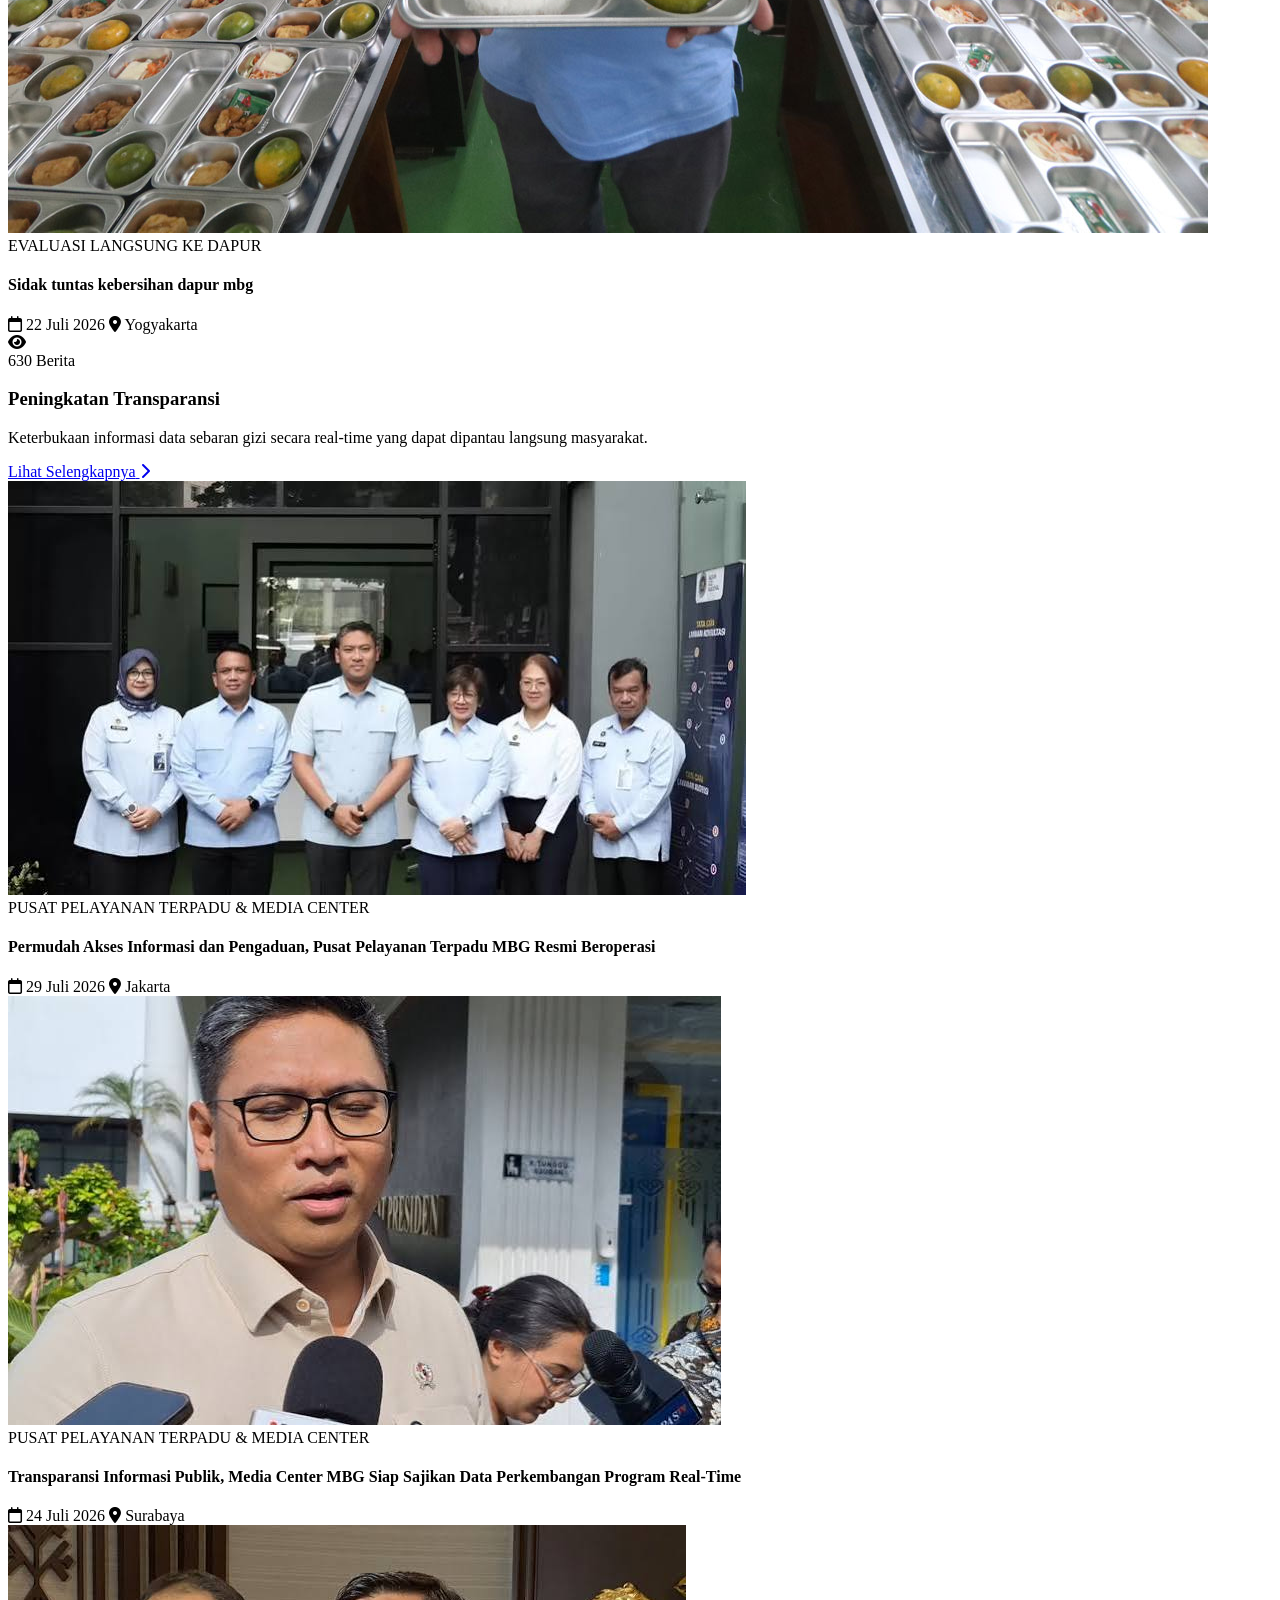
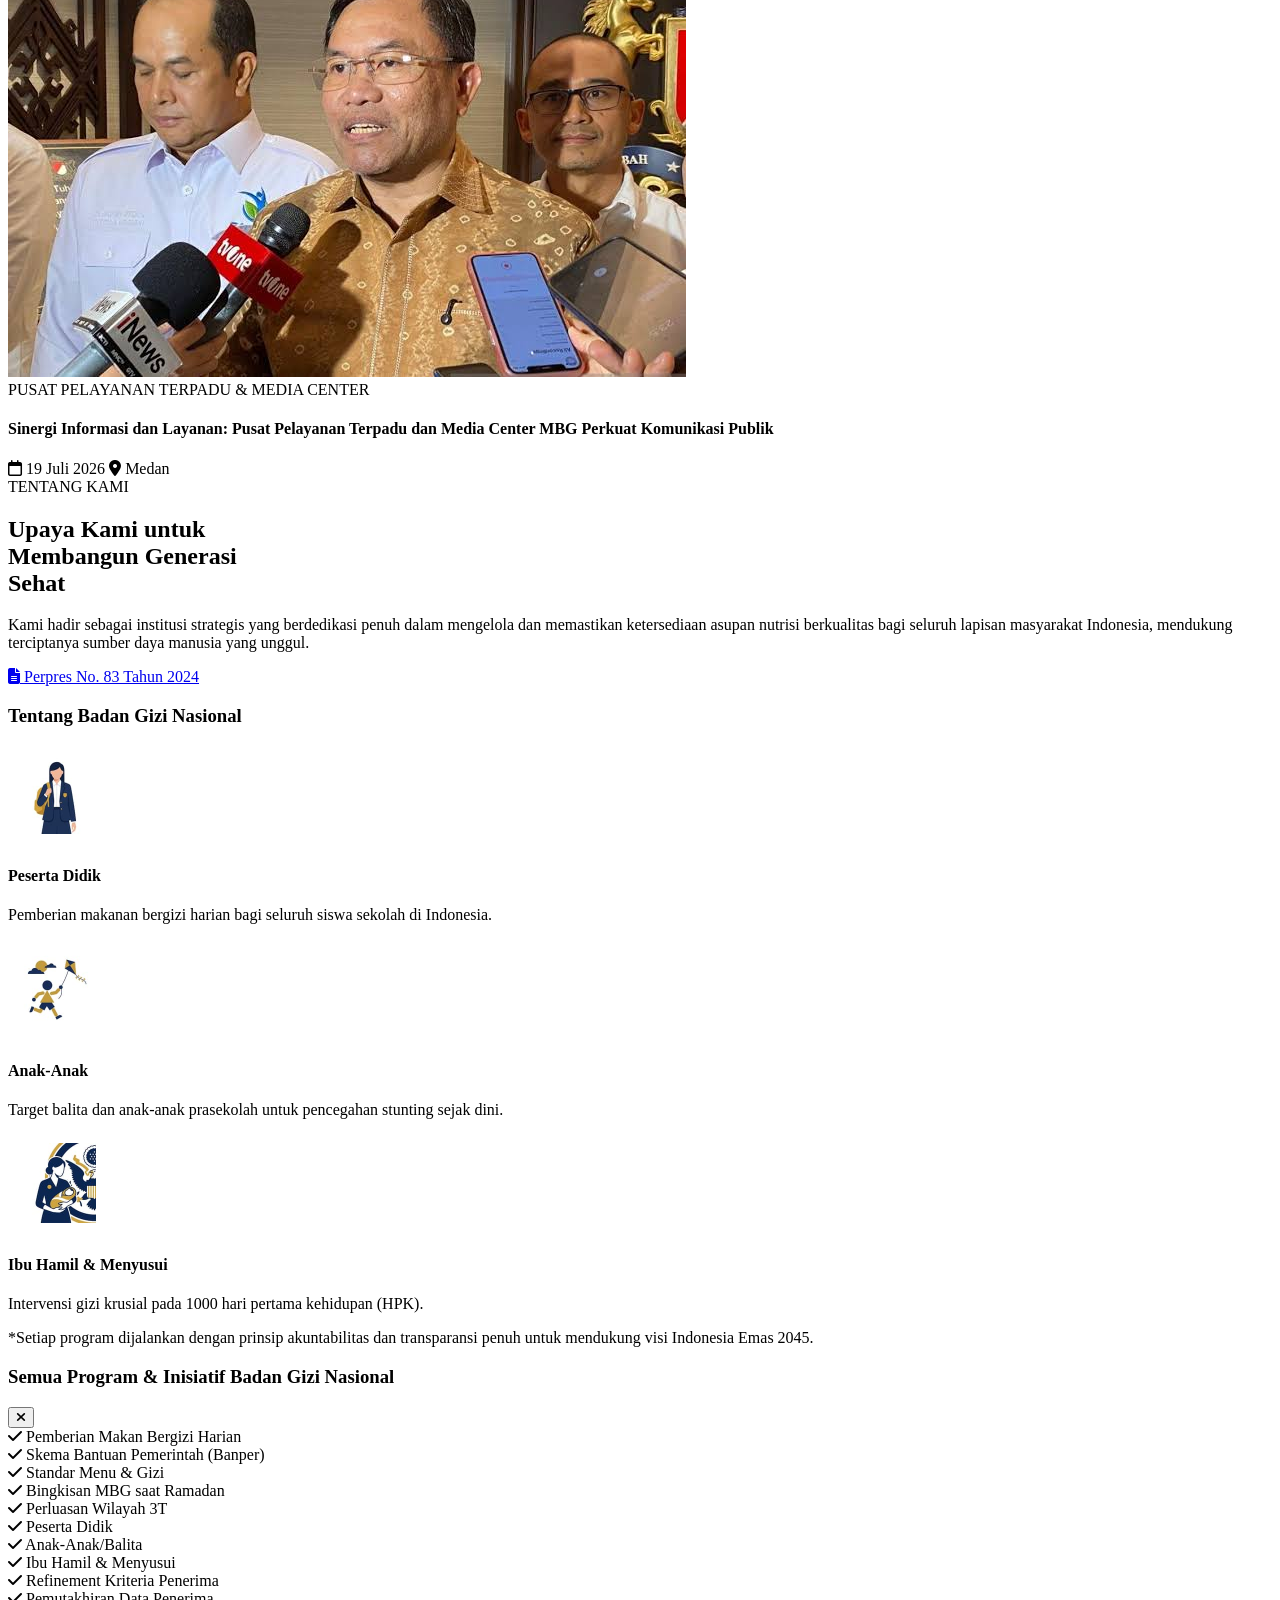
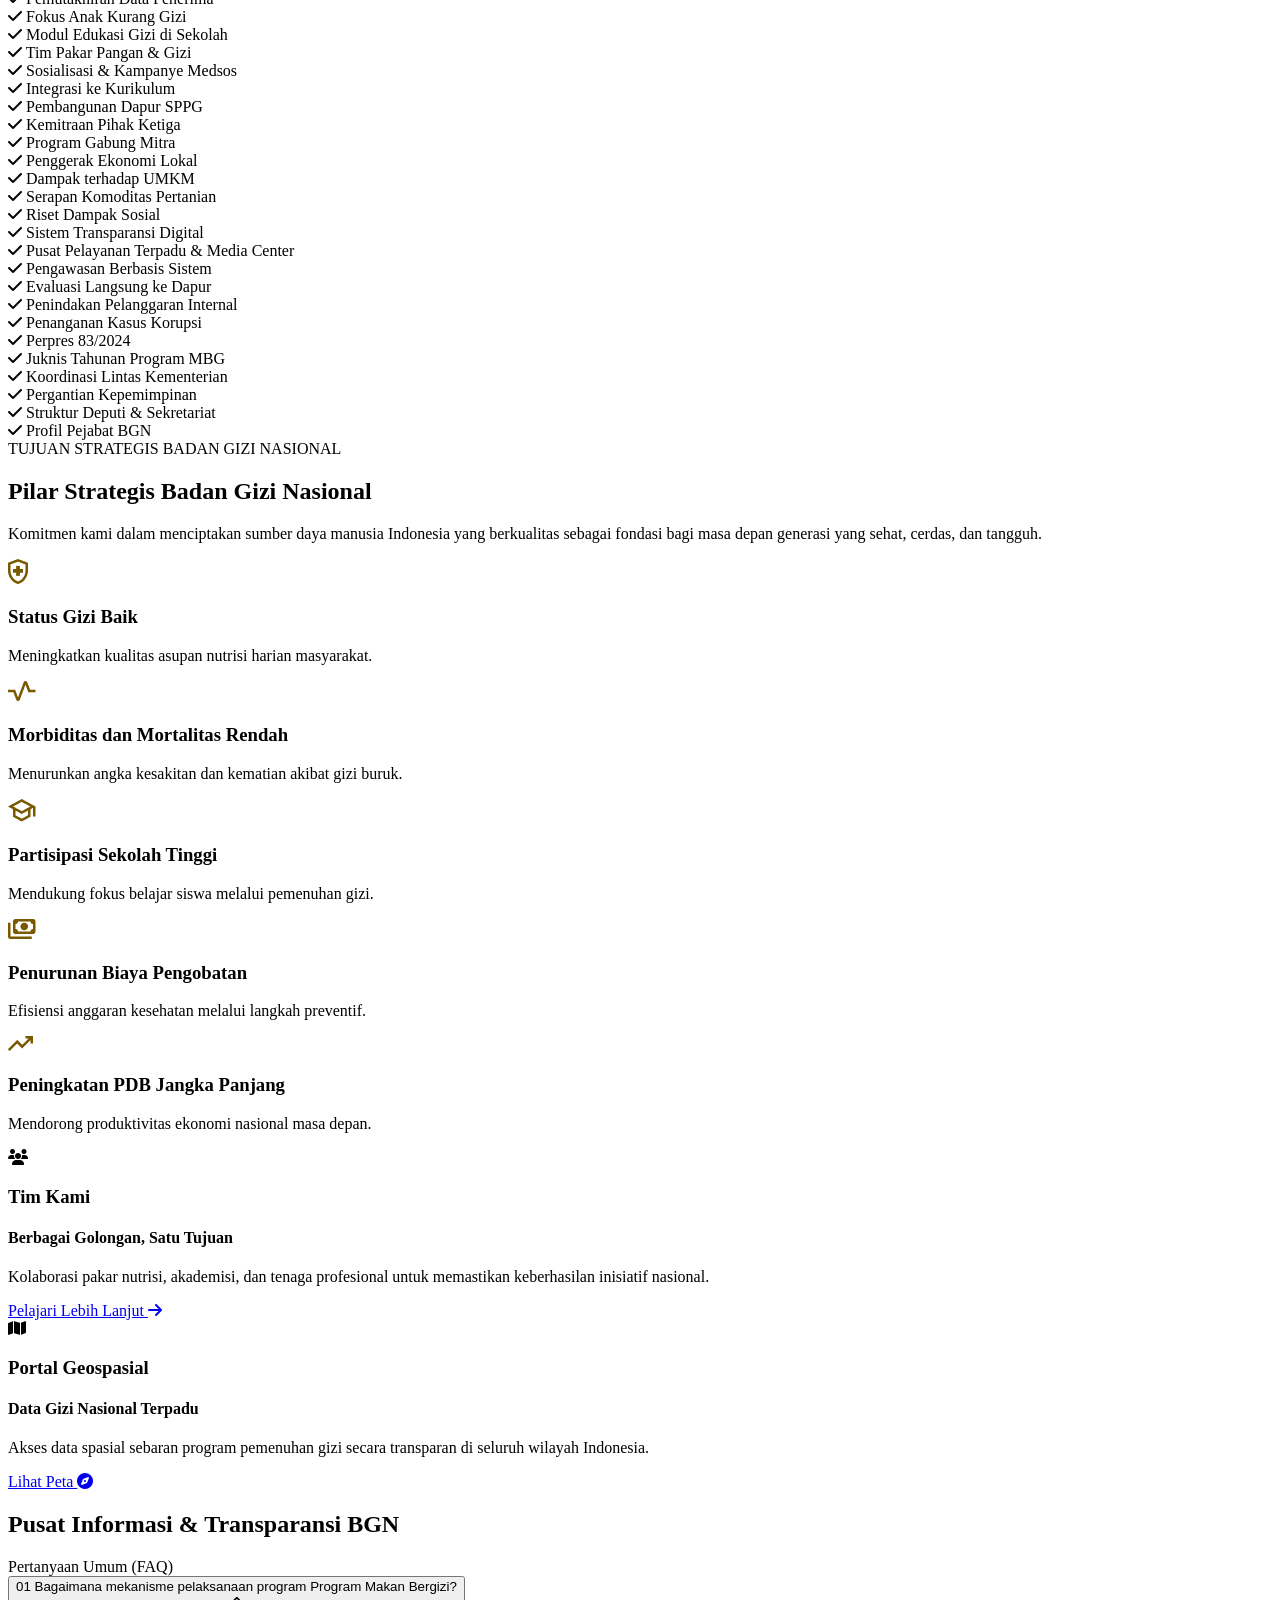
==== commit 3609036c: "update.index.html" ====
--- a/index.html
+++ b/index.html
@@ -1,145 +1,127 @@
 <!DOCTYPE html>
 <html lang="id">
 <head>
-    <meta charset="UTF-8">
-    <meta name="viewport" content="width=device-width, initial-scale=1.0">
+    <meta charset="UTF-8" />
+    <meta name="viewport" content="width=device-width, initial-scale=1.0" />
     <title>Badan Gizi Nasional</title>
-    <link rel="stylesheet" href="style.css">
-    <link rel="stylesheet" href="https://cdnjs.cloudflare.com/ajax/libs/font-awesome/6.4.0/css/all.min.css">
+    <link rel="stylesheet" href="css/style.css" />
+    <link rel="stylesheet" href="https://cdnjs.cloudflare.com/ajax/libs/font-awesome/6.4.0/css/all.min.css" />
 </head>
 <body>
-
-    <!-- Navbar Section -->
-    <header class="navbar">
-        <div class="nav-brand">
-            <div class="logo-circle">
-               <img src="assets/logo bgn.png" alt="Logo BGN">
-            </div>
-            <div class="brand-text">
-                <span class="brand-title">BADAN GIZI</span>
-                <span class="brand-subtitle">NASIONAL</span>
-            </div>
-        </div>
-
-        
-        <button class="menu-toggle" id="menu-toggle" aria-label="Toggle Menu">
-            <span></span>
-            <span></span>
-            <span></span>
-        </button>
-
-        <!-- Menu Navigasi -->
-        <nav class="nav-menu" id="nav-menu">
-            <a href="#" class="nav-link active">Beranda</a>
-            <a href="#" class="nav-link">Profil BGN <i class="fa-solid fa-chevron-down"></i></a>
-            <a href="#" class="nav-link">Berita <i class="fa-solid fa-chevron-down"></i></a>
-            <a href="#" class="nav-link">Infografis</a>
-            <a href="#" class="nav-link">Juknis</a>
-            <a href="#" class="nav-link">FAQ</a>
-            <a href="#" class="nav-link">Layanan <i class="fa-solid fa-chevron-down"></i></a>
-            <a href="#" class="btn-mitra btn-mitra-mobile">Gabung Menjadi Mitra</a>
-        </nav>
-
-        <div class="nav-action">
-            <a href="#" class="btn-mitra">Gabung Menjadi Mitra</a>
-        </div>
-    </header>
-
-    <!-- Hero Section -->
-    <section class="hero-section">
-        <div class="hero-container">
-            <div class="hero-text-content">
-                <h1>Wujudkan Generasi Emas melalui Pemenuhan Gizi Nasional</h1>
-                <p>Membangun masa depan Indonesia yang lebih sehat, cerdas, dan produktif melalui program nutrisi terintegrasi yang transparan dan akuntabel.</p>
-                <div class="hero-buttons">
-                    <a href="#" class="btn-pelajari">Pelajari Program Kami <i class="fa-solid fa-arrow-right"></i></a>
-                    <a href="#" class="btn-layanan">Lihat Layanan</a>
-                </div>
-            </div>
-            <div class="hero-bg-logo">
-                <img src="assets/logo bgn.png" alt="Logo Watermark">
-            </div>
-        </div>
-    </section>
-    <section class="news-section">
-        <div class="news-container">
-            
-            <div class="news-main-card">
-                <div class="news-main-image">
-                    <img src="assets/berita-utama.jpg" alt="Pengawasan Dapur SPPG">
-                    <div class="news-overlay">
-                        <div class="news-badge">PENGAWASAN & EVALUASI DAPUR</div>
-                        <div class="news-main-content">
-                            <h2>Transparansi & Mutu: Tim Pengawas Perketat Evaluasi Kebersihan Dapur SPPG secara Berkala</h2>
-                            <div class="news-meta">
-                                <span><i class="fa-regular fa-calendar"></i> 1 Agustus 2026</span>
-                                <span><i class="fa-solid fa-location-dot"></i> Depok</span>
-                            </div>
-                        </div>
-                    </div>
-                </div>
-            </div>
-
-            <div class="news-sidebar">
-                <div class="news-sidebar-header">
-                    <h3>Upaya Kami untuk <br><span>Membangun Generasi Sehat</span></h3>
-                    <a href="#" class="lihat-semua">Lihat Semua <i class="fa-solid fa-arrow-right"></i></a>
-                </div>
-
-                <div class="news-list">
-                    <div class="news-item">
-                        <img src="assets/berita-1.jpg" alt="Kolaborasi Strategis">
-                        <div class="news-item-content">
-                            <span class="item-category">TIM PAKAR PANGAN & SOSIALISASI</span>
-                            <h4>Kolaborasi Strategis Tim Pakar Pangan dalam Sosialisasi Pola...</h4>
-                            <div class="news-meta-small">
-                                <span><i class="fa-regular fa-calendar"></i> 1 Agustus 2026</span>
-                                <span><i class="fa-solid fa-location-dot"></i> Jakarta</span>
-                            </div>
-                        </div>
-                    </div>
-
-                    <div class="news-item">
-                        <img src="assets/berita-2.jpg" alt="Pembangunan Dapur SPPG">
-                        <div class="news-item-content">
-                            <span class="item-category">PEMBANGUNAN DAPUR SPPG</span>
-                            <h4>Progres Signifikan Pembangunan Dapur SPPG untuk Menjamin...</h4>
-                            <div class="news-meta-small">
-                                <span><i class="fa-regular fa-calendar"></i> 1 Agustus 2026</span>
-                                <span><i class="fa-solid fa-location-dot"></i> Depok</span>
-                            </div>
-                        </div>
-                    </div>
-
-                    <div class="news-item">
-                        <img src="assets/berita-3.jpg" alt="Pemberdayaan Ekonomi Lokal">
-                        <div class="news-item-content">
-                            <span class="item-category">DAMPAK UMKM & PERTANIAN</span>
-                            <h4>Pemberdayaan Ekonomi Lokal: Dampak Positif Program bagi UMKM</h4>
-                            <div class="news-meta-small">
-                                <span><i class="fa-regular fa-calendar"></i> 31 Juli 2026</span>
-                                <span><i class="fa-solid fa-location-dot"></i> Bogor</span>
-                            </div>
-                        </div>
-                    </div>
-                </div>
-            </div>
-
-        </div>
-    </section>
-
-    <!-- Program Prioritas Utama Section -->
-     <section class="priority-section">
+<header class="navbar">
+    <div class="nav-brand">
+        <div class="logo-circle">
+            <img src="assets/logo bgn.png" alt="Logo BGN" />
+        </div>
+        <div class="brand-text">
+            <span class="brand-title">BADAN GIZI</span>
+            <span class="brand-subtitle">NASIONAL</span>
+        </div>
+    </div>
+    <button class="menu-toggle" id="menu-toggle" aria-label="Toggle Menu">
+        <span></span>
+        <span></span>
+        <span></span>
+    </button>
+    <nav class="nav-menu" id="nav-menu">
+        <a href="#" class="nav-link active">Beranda</a>
+        <a href="#" class="nav-link">Profil BGN <i class="fa-solid fa-chevron-down"></i></a>
+        <a href="#" class="nav-link">Berita <i class="fa-solid fa-chevron-down"></i></a>
+        <a href="#" class="nav-link">Infografis</a>
+        <a href="#" class="nav-link">Juknis</a>
+        <a href="#" class="nav-link">FAQ</a>
+        <a href="#" class="nav-link">Layanan <i class="fa-solid fa-chevron-down"></i></a>
+        <a href="#" class="btn-mitra btn-mitra-mobile">Gabung Menjadi Mitra</a>
+    </nav>
+    <div class="nav-action">
+        <a href="#" class="btn-mitra">Gabung Menjadi Mitra</a>
+    </div>
+</header>
+
+<section class="hero-section">
+    <div class="hero-container">
+        <div class="hero-text-content">
+            <h1>Wujudkan Generasi Emas melalui Pemenuhan Gizi Nasional</h1>
+            <p>Membangun masa depan Indonesia yang lebih sehat, cerdas, dan produktif melalui program nutrisi terintegrasi yang transparan dan akuntabel.</p>
+            <div class="hero-buttons">
+                <a href="#" class="btn-pelajari">Pelajari Program Kami <i class="fa-solid fa-arrow-right"></i></a>
+                <a href="#" class="btn-layanan">Lihat Layanan</a>
+            </div>
+        </div>
+        <div class="hero-bg-logo">
+            <img src="assets/logo bgn.png" alt="Logo Watermark" />
+        </div>
+    </div>
+</section>
+
+<section class="news-section">
+    <div class="news-container">
+        <div class="news-main-card">
+            <div class="news-main-image">
+                <img src="assets/berita-utama.jpg" alt="Pengawasan Dapur SPPG" />
+                <div class="news-overlay">
+                    <div class="news-badge">PENGAWASAN & EVALUASI DAPUR</div>
+                    <div class="news-main-content">
+                        <h2>Transparansi & Mutu: Tim Pengawas Perketat Evaluasi Kebersihan Dapur SPPG secara Berkala</h2>
+                        <div class="news-meta">
+                            <span><i class="fa-regular fa-calendar"></i> 1 Agustus 2026</span>
+                            <span><i class="fa-solid fa-location-dot"></i> Depok</span>
+                        </div>
+                    </div>
+                </div>
+            </div>
+        </div>
+        <div class="news-sidebar">
+            <div class="news-sidebar-header">
+                <h3>Upaya Kami untuk <br /><span>Membangun Generasi Sehat</span></h3>
+                <a href="#" class="lihat-semua">Lihat Semua <i class="fa-solid fa-arrow-right"></i></a>
+            </div>
+            <div class="news-list">
+                <div class="news-item">
+                    <img src="assets/berita-1.jpg" alt="Kolaborasi Strategis" />
+                    <div class="news-item-content">
+                        <span class="item-category">TIM PAKAR PANGAN & SOSIALISASI</span>
+                        <h4>Kolaborasi Strategis Tim Pakar Pangan dalam Sosialisasi Pola...</h4>
+                        <div class="news-meta-small">
+                            <span><i class="fa-regular fa-calendar"></i> 1 Agustus 2026</span>
+                            <span><i class="fa-solid fa-location-dot"></i> Jakarta</span>
+                        </div>
+                    </div>
+                </div>
+                <div class="news-item">
+                    <img src="assets/berita-2.jpg" alt="Pembangunan Dapur SPPG" />
+                    <div class="news-item-content">
+                        <span class="item-category">PEMBANGUNAN DAPUR SPPG</span>
+                        <h4>Progres Signifikan Pembangunan Dapur SPPG untuk Menjamin...</h4>
+                        <div class="news-meta-small">
+                            <span><i class="fa-regular fa-calendar"></i> 1 Agustus 2026</span>
+                            <span><i class="fa-solid fa-location-dot"></i> Depok</span>
+                        </div>
+                    </div>
+                </div>
+                <div class="news-item">
+                    <img src="assets/berita-3.jpg" alt="Pemberdayaan Ekonomi Lokal" />
+                    <div class="news-item-content">
+                        <span class="item-category">DAMPAK UMKM & PERTANIAN</span>
+                        <h4>Pemberdayaan Ekonomi Lokal: Dampak Positif Program bagi UMKM</h4>
+                        <div class="news-meta-small">
+                            <span><i class="fa-regular fa-calendar"></i> 31 Juli 2026</span>
+                            <span><i class="fa-solid fa-location-dot"></i> Bogor</span>
+                        </div>
+                    </div>
+                </div>
+            </div>
+        </div>
+    </div>
+</section>
+
+<section class="priority-section">
     <div class="priority-container">
-        
         <div class="priority-header">
             <h2>Program <span class="highlight-gold">Prioritas Utama</span></h2>
             <p>Mewujudkan generasi emas Indonesia melalui pilar strategis yang transparan dan akuntabel.</p>
         </div>
-
         <div class="priority-grid">
-            
-            <!-- Card 1 -->
             <div class="priority-card" id="card-1">
                 <div class="card-content-main">
                     <div class="card-top">
@@ -152,15 +134,47 @@
                         <h3>Makan Bergizi Gratis</h3>
                         <p>Penyediaan asupan gizi seimbang bagi siswa sekolah untuk meningkatkan kualitas tumbuh kembang nasional.</p>
                     </div>
-                    <div class="card-footer">
-                        <a href="javascript:void(0);">
-                            <span>Lihat Selengkapnya</span> <i class="fa-solid fa-chevron-right"></i>
-                        </a>
-                    </div>
-                </div>
-            </div>
-
-            <!-- Card 2 -->
+                    <a href="makan-bergizi-gratis.html" class="link-bar-above-news">
+                        <span>Lihat Selengkapnya</span>
+                        <i class="fa-solid fa-chevron-right"></i>
+                    </a>
+                    <div class="card-news-list">
+                        <div class="mini-news-item">
+                            <img src="assets/mbg1.jpg" alt="Berita" />
+                            <div class="mini-news-info">
+                                <span class="mini-tag">FOKUS ANAK KURANG GIZI</span>
+                                <h4>Sasaran Utama MBG: Memastikan Anak Kurang Gizi Mendapatkan Asupan Seimbang demi Generasi Unggul</h4>
+                                <div class="mini-meta">
+                                    <span><i class="fa-regular fa-calendar"></i> 1 Agustus 2026</span>
+                                    <span><i class="fa-solid fa-location-dot"></i> Jakarta</span>
+                                </div>
+                            </div>
+                        </div>
+                        <div class="mini-news-item">
+                            <img src="assets/mbg2.jpg" alt="Berita" />
+                            <div class="mini-news-info">
+                                <span class="mini-tag">STANDAR MENU & GIZI</span>
+                                <h4>Membedah Standar Porsi dan Gizi Seimbang dalam Tiap Paket Makanan Program MBG</h4>
+                                <div class="mini-meta">
+                                    <span><i class="fa-regular fa-calendar"></i> 1 Agustus 2026</span>
+                                    <span><i class="fa-solid fa-location-dot"></i> Depok</span>
+                                </div>
+                            </div>
+                        </div>
+                        <div class="mini-news-item">
+                            <img src="assets/mbg3.jpg" alt="Berita" />
+                            <div class="mini-news-info">
+                                <span class="mini-tag">PENGGERAK EKONOMI LOKAL</span>
+                                <h4>Libatkan Rantai Pasok Daerah, MBG Dorong Pertumbuhan Ekonomi Kerakyatan di Berbagai Wilayah</h4>
+                                <div class="mini-meta">
+                                    <span><i class="fa-regular fa-calendar"></i> 31 Juli 2026</span>
+                                    <span><i class="fa-solid fa-location-dot"></i> Bogor</span>
+                                </div>
+                            </div>
+                        </div>
+                    </div>
+                </div>
+            </div>
             <div class="priority-card" id="card-2">
                 <div class="card-content-main">
                     <div class="card-top">
@@ -173,15 +187,47 @@
                         <h3>Pemberantasan Korupsi</h3>
                         <p>Menjamin setiap rupiah anggaran program tersampaikan tepat sasaran melalui pengawasan ketat.</p>
                     </div>
-                    <div class="card-footer">
-                        <a href="javascript:void(0);">
-                            <span>Lihat Selengkapnya</span> <i class="fa-solid fa-chevron-right"></i>
-                        </a>
-                    </div>
-                </div>
-            </div>
-
-            <!-- Card 3 -->
+                    <a href="pemberantasan-korupsi.html" class="link-bar-above-news">
+                        <span>Lihat Selengkapnya</span>
+                        <i class="fa-solid fa-chevron-right"></i>
+                    </a>
+                    <div class="card-news-list">
+                        <div class="mini-news-item">
+                            <img src="assets/pemberantasan1.jpg" alt="Berita" />
+                            <div class="mini-news-info">
+                                <span class="mini-tag">PENINDAKAN PELANGGARAN INTERNAL</span>
+                                <h4>Tegakkan Integritas Penyaluran, Satgas MBG Perketat Pengawasan dan Penindakan Pelanggaran Internal</h4>
+                                <div class="mini-meta">
+                                    <span><i class="fa-regular fa-calendar"></i> 28 Juli 2026</span>
+                                    <span><i class="fa-solid fa-location-dot"></i> Jakarta</span>
+                                </div>
+                            </div>
+                        </div>
+                        <div class="mini-news-item">
+                            <img src="assets/pemberantasan2.jpg" alt="Berita" />
+                            <div class="mini-news-info">
+                                <span class="mini-tag">PENANGANAN KASUS KORUPSI</span>
+                                <h4>Gandeng Aparat Penegak Hukum, Pengawasan Anggaran MBG Fokus pada Penanganan Kasus Korupsi secara Transparan</h4>
+                                <div class="mini-meta">
+                                    <span><i class="fa-regular fa-calendar"></i> 25 Juli 2026</span>
+                                    <span><i class="fa-solid fa-location-dot"></i> Bandung</span>
+                                </div>
+                            </div>
+                        </div>
+                        <div class="mini-news-item">
+                            <img src="assets/pemberantasan3.jpg" alt="Berita" />
+                            <div class="mini-news-info">
+                                <span class="mini-tag">PENANGANAN KASUS KORUPSI</span>
+                                <h4>Cegah Penyalahgunaan Anggaran, Penanganan Kasus Korupsi pada Distribusi MBG Diserahkan pada Penegak Hukum</h4>
+                                <div class="mini-meta">
+                                    <span><i class="fa-regular fa-calendar"></i> 20 Juli 2026</span>
+                                    <span><i class="fa-solid fa-location-dot"></i> Surabaya</span>
+                                </div>
+                            </div>
+                        </div>
+                    </div>
+                </div>
+            </div>
             <div class="priority-card" id="card-3">
                 <div class="card-content-main">
                     <div class="card-top">
@@ -194,15 +240,47 @@
                         <h3>Penguatan Tata Kelola</h3>
                         <p>Modernisasi sistem birokrasi dan operasional untuk efisiensi distribusi gizi di seluruh pelosok.</p>
                     </div>
-                    <div class="card-footer">
-                        <a href="javascript:void(0);">
-                            <span>Lihat Selengkapnya</span> <i class="fa-solid fa-chevron-right"></i>
-                        </a>
-                    </div>
-                </div>
-            </div>
-
-            <!-- Card 4 -->
+                    <a href="penguatan-tata-kelola.html" class="link-bar-above-news">
+                        <span>Lihat Selengkapnya</span>
+                        <i class="fa-solid fa-chevron-right"></i>
+                    </a>
+                    <div class="card-news-list">
+                        <div class="mini-news-item">
+                            <img src="assets/tata-kelola1.jpg" alt="Berita" />
+                            <div class="mini-news-info">
+                                <span class="mini-tag">PENGAWASAN BERBASIS SISTEM</span>
+                                <h4>Optimalkan Transparansi, Program MBG Terapkan Pengawasan Berbasis Sistem secara Real-Time</h4>
+                                <div class="mini-meta">
+                                    <span><i class="fa-regular fa-calendar"></i> 30 Juli 2026</span>
+                                    <span><i class="fa-solid fa-location-dot"></i> Jakarta</span>
+                                </div>
+                            </div>
+                        </div>
+                        <div class="mini-news-item">
+                            <img src="assets/tata-kelola2.jpg" alt="Berita" />
+                            <div class="mini-news-info">
+                                <span class="mini-tag">EVALUASI LANGSUNG KE DAPUR</span>
+                                <h4>Pastikan Higienitas dan Ketepatan Porsi, Tim Pengawas Lakukan Evaluasi Langsung ke Dapur MBG</h4>
+                                <div class="mini-meta">
+                                    <span><i class="fa-regular fa-calendar"></i> 27 Juli 2026</span>
+                                    <span><i class="fa-solid fa-location-dot"></i> Semarang</span>
+                                </div>
+                            </div>
+                        </div>
+                        <div class="mini-news-item">
+                            <img src="assets/tata-kelola3.jpg" alt="Berita" />
+                            <div class="mini-news-info">
+                                <span class="mini-tag">EVALUASI LANGSUNG KE DAPUR</span>
+                                <h4>Sidak tuntas kebersihan dapur mbg</h4>
+                                <div class="mini-meta">
+                                    <span><i class="fa-regular fa-calendar"></i> 22 Juli 2026</span>
+                                    <span><i class="fa-solid fa-location-dot"></i> Yogyakarta</span>
+                                </div>
+                            </div>
+                        </div>
+                    </div>
+                </div>
+            </div>
             <div class="priority-card" id="card-4">
                 <div class="card-content-main">
                     <div class="card-top">
@@ -215,61 +293,84 @@
                         <h3>Peningkatan Transparansi</h3>
                         <p>Keterbukaan informasi data sebaran gizi secara real-time yang dapat dipantau langsung masyarakat.</p>
                     </div>
-                    <div class="card-footer">
-                        <a href="javascript:void(0);">
-                            <span>Lihat Selengkapnya</span> <i class="fa-solid fa-chevron-right"></i>
-                        </a>
-                    </div>
-                </div>
-            </div>
-
-        </div>
-    </div>
-</section>
-   
+                    <a href="peningkatan-transaparansi.html" class="link-bar-above-news">
+                        <span>Lihat Selengkapnya</span>
+                        <i class="fa-solid fa-chevron-right"></i>
+                    </a>
+                    <div class="card-news-list">
+                        <div class="mini-news-item">
+                            <img src="assets/peningkatan1.jpg" alt="Berita" />
+                            <div class="mini-news-info">
+                                <span class="mini-tag">PUSAT PELAYANAN TERPADU & MEDIA CENTER</span>
+                                <h4>Permudah Akses Informasi dan Pengaduan, Pusat Pelayanan Terpadu MBG Resmi Beroperasi</h4>
+                                <div class="mini-meta">
+                                    <span><i class="fa-regular fa-calendar"></i> 29 Juli 2026</span>
+                                    <span><i class="fa-solid fa-location-dot"></i> Jakarta</span>
+                                </div>
+                            </div>
+                        </div>
+                        <div class="mini-news-item">
+                            <img src="assets/peningkatan2.jpg" alt="Berita" />
+                            <div class="mini-news-info">
+                                <span class="mini-tag">PUSAT PELAYANAN TERPADU & MEDIA CENTER</span>
+                                <h4>Transparansi Informasi Publik, Media Center MBG Siap Sajikan Data Perkembangan Program Real-Time</h4>
+                                <div class="mini-meta">
+                                    <span><i class="fa-regular fa-calendar"></i> 24 Juli 2026</span>
+                                    <span><i class="fa-solid fa-location-dot"></i> Surabaya</span>
+                                </div>
+                            </div>
+                        </div>
+                        <div class="mini-news-item">
+                            <img src="assets/peningkatan3.jpg" alt="Berita" />
+                            <div class="mini-news-info">
+                                <span class="mini-tag">PUSAT PELAYANAN TERPADU & MEDIA CENTER</span>
+                                <h4>Sinergi Informasi dan Layanan: Pusat Pelayanan Terpadu dan Media Center MBG Perkuat Komunikasi Publik</h4>
+                                <div class="mini-meta">
+                                    <span><i class="fa-regular fa-calendar"></i> 19 Juli 2026</span>
+                                    <span><i class="fa-solid fa-location-dot"></i> Medan</span>
+                                </div>
+                            </div>
+                        </div>
+                    </div>
+                </div>
+            </div>
+        </div>
+    </section>
     
-     <!-- Tentang Kami Section -->
     <section class="about-section">
         <div class="about-card-wrapper">
-            
             <div class="about-left">
                 <span class="about-badge-text">TENTANG KAMI</span>
-                <h2>Upaya Kami untuk <br><span class="highlight-gold">Membangun Generasi</span> <br>Sehat</h2>
+                <h2>Upaya Kami untuk <br /><span class="highlight-gold">Membangun Generasi</span> <br />Sehat</h2>
                 <p>Kami hadir sebagai institusi strategis yang berdedikasi penuh dalam mengelola dan memastikan ketersediaan asupan nutrisi berkualitas bagi seluruh lapisan masyarakat Indonesia, mendukung terciptanya sumber daya manusia yang unggul.</p>
-                
                 <a href="#" class="btn-perpres">
                     <i class="fa-solid fa-file-lines"></i> Perpres No. 83 Tahun 2024
                 </a>
             </div>
-
-          
             <div class="about-right">
                 <h3 class="about-right-title">Tentang <span class="highlight-gold">Badan Gizi Nasional</span></h3>
-                
                 <div class="target-list">
                     <div class="target-item">
                         <div class="target-icon">
-                            <img src="assets/icon-peserta-didik.png" alt="Peserta Didik">
+                            <img src="assets/icon-peserta-didik.png" alt="Peserta Didik" />
                         </div>
                         <div class="target-text">
                             <h4>Peserta Didik</h4>
                             <p>Pemberian makanan bergizi harian bagi seluruh siswa sekolah di Indonesia.</p>
                         </div>
                     </div>
-
                     <div class="target-item">
                         <div class="target-icon">
-                            <img src="assets/icon-anak.png" alt="Anak-Anak">
+                            <img src="assets/icon-anak.png" alt="Anak-Anak" />
                         </div>
                         <div class="target-text">
                             <h4>Anak-Anak</h4>
                             <p>Target balita dan anak-anak prasekolah untuk pencegahan stunting sejak dini.</p>
                         </div>
                     </div>
-
                     <div class="target-item">
                         <div class="target-icon">
-                            <img src="assets/icon-ibu.png" alt="Ibu Hamil & Menyusui">
+                            <img src="assets/icon-ibu.png" alt="Ibu Hamil & Menyusui" />
                         </div>
                         <div class="target-text">
                             <h4>Ibu Hamil & Menyusui</h4>
@@ -277,148 +378,11 @@
                         </div>
                     </div>
                 </div>
-
                 <p class="about-footer-note">*Setiap program dijalankan dengan prinsip akuntabilitas dan transparansi penuh untuk mendukung visi Indonesia Emas 2045.</p>
             </div>
-
-        </div>
-    </section> 
-    <section class="exploration-section">
-        <div class="exploration-container">
-            
-            <div class="exploration-header">
-                <h2>Eksplorasi Program <span class="highlight-gold">Berkelanjutan</span></h2>
-                <p>Informasi mendalam mengenai pilar keberlanjutan dan implementasi strategis Badan Gizi Nasional.</p>
-            </div>
-            <div class="exploration-search-box">
-                <i class="fa-solid fa-magnifying-glass search-icon"></i>
-                <input type="text" placeholder="Cari program atau inisiatif...">
-            </div>
-
-            <div class="exploration-grid">
-                
-                <a href="#" class="exploration-card">
-                    <div class="card-left">
-                        <div class="exp-icon"><i class="fa-solid fa-utensils"></i></div>
-                        <span>Pemberian Makan Bergizi Harian</span>
-                    </div>
-                    <i class="fa-solid fa-chevron-right arrow-icon"></i>
-                </a>
-
-                <a href="#" class="exploration-card">
-                    <div class="card-left">
-                        <div class="exp-icon"><i class="fa-solid fa-wallet"></i></div>
-                        <span>Skema Bantuan Pemerintah (Banper)</span>
-                    </div>
-                    <i class="fa-solid fa-chevron-right arrow-icon"></i>
-                </a>
-
-                <a href="#" class="exploration-card">
-                    <div class="card-left">
-                        <div class="exp-icon"><i class="fa-solid fa-clipboard-list"></i></div>
-                        <span>Standar Menu & Gizi</span>
-                    </div>
-                    <i class="fa-solid fa-chevron-right arrow-icon"></i>
-                </a>
-
-                <a href="#" class="exploration-card">
-                    <div class="card-left">
-                        <div class="exp-icon"><i class="fa-solid fa-gift"></i></div>
-                        <span>Bingkisan MBG saat Ramadan</span>
-                    </div>
-                    <i class="fa-solid fa-chevron-right arrow-icon"></i>
-                </a>
-
-                <a href="#" class="exploration-card">
-                    <div class="card-left">
-                        <div class="exp-icon"><i class="fa-solid fa-map"></i></div>
-                        <span>Perluasan Wilayah 3T</span>
-                    </div>
-                    <i class="fa-solid fa-chevron-right arrow-icon"></i>
-                </a>
-
-                <a href="#" class="exploration-card">
-                    <div class="card-left">
-                        <div class="exp-icon"><i class="fa-solid fa-graduation-cap"></i></div>
-                        <span>Peserta Didik & Anak-Anak/Balita</span>
-                    </div>
-                    <i class="fa-solid fa-chevron-right arrow-icon"></i>
-                </a>
-
-                <a href="#" class="exploration-card">
-                    <div class="card-left">
-                        <div class="exp-icon"><i class="fa-solid fa-person-breastfeeding"></i></div>
-                        <span>Ibu Hamil & Menyusui</span>
-                    </div>
-                    <i class="fa-solid fa-chevron-right arrow-icon"></i>
-                </a>
-
-                <a href="#" class="exploration-card">
-                    <div class="card-left">
-                        <div class="exp-icon"><i class="fa-solid fa-shield-check"></i></div>
-                        <span>Refinement & Pemutakhiran Kriteria</span>
-                    </div>
-                    <i class="fa-solid fa-chevron-right arrow-icon"></i>
-                </a>
-
-                <a href="#" class="exploration-card">
-                    <div class="card-left">
-                        <div class="exp-icon"><i class="fa-solid fa-book-open"></i></div>
-                        <span>Modul Edukasi Gizi Sekolah</span>
-                    </div>
-                    <i class="fa-solid fa-chevron-right arrow-icon"></i>
-                </a>
-
-                <a href="#" class="exploration-card">
-                    <div class="card-left">
-                        <div class="exp-icon"><i class="fa-solid fa-users"></i></div>
-                        <span>Tim Pakar Pangan & Sosialisasi</span>
-                    </div>
-                    <i class="fa-solid fa-chevron-right arrow-icon"></i>
-                </a>
-
-                <a href="#" class="exploration-card">
-                    <div class="card-left">
-                        <div class="exp-icon"><i class="fa-solid fa-building"></i></div>
-                        <span>Pembangunan Dapur SPPG</span>
-                    </div>
-                    <i class="fa-solid fa-chevron-right arrow-icon"></i>
-                </a>
-
-                <a href="#" class="exploration-card">
-                    <div class="card-left">
-                        <div class="exp-icon"><i class="fa-solid fa-basket-shopping"></i></div>
-                        <span>Dampak UMKM & Pertanian</span>
-                    </div>
-                    <i class="fa-solid fa-chevron-right arrow-icon"></i>
-                </a>
-
-                <a href="#" class="exploration-card">
-                    <div class="card-left">
-                        <div class="exp-icon"><i class="fa-solid fa-chart-column"></i></div>
-                        <span>Riset Dampak & Transparansi</span>
-                    </div>
-                    <i class="fa-solid fa-chevron-right arrow-icon"></i>
-                </a>
-
-                <a href="#" class="exploration-card">
-                    <div class="card-left">
-                        <div class="exp-icon"><i class="fa-solid fa-location-crosshairs"></i></div>
-                        <span>Pengawasan & Evaluasi Dapur</span>
-                    </div>
-                    <i class="fa-solid fa-chevron-right arrow-icon"></i>
-                </a>
-                <a href="javascript:void(0);" id="btn-see-more" class="exploration-card card-see-more">
-                    <div class="card-left">
-                        <div class="exp-icon icon-gold"><i class="fa-solid fa-list-ul"></i></div>
-                        <span>Lihat Selengkapnya</span>
-                    </div>
-                    <i class="fa-solid fa-chevron-right arrow-icon"></i>
-                </a>
-
-            </div>
         </div>
     </section>
+
     <div id="modal-all-programs" class="modal-overlay">
         <div class="modal-content">
             <div class="modal-header">
@@ -427,7 +391,6 @@
             </div>
             <div class="modal-body">
                 <div class="modal-grid-list">
-                    <!-- Seluruh Daftar Program (List Lengkap) -->
                     <div class="modal-item"><i class="fa-solid fa-check"></i> Pemberian Makan Bergizi Harian</div>
                     <div class="modal-item"><i class="fa-solid fa-check"></i> Skema Bantuan Pemerintah (Banper)</div>
                     <div class="modal-item"><i class="fa-solid fa-check"></i> Standar Menu & Gizi</div>
@@ -466,7 +429,7 @@
             </div>
         </div>
     </div>
-   <!-- Pilar Strategis Badan Gizi Nasional Section -->
+
     <section class="strategic-pillars-section">
         <div class="strategic-container">
             <div class="strategic-header">
@@ -477,7 +440,7 @@
             <div class="strategic-grid">
                 <div class="strategic-card">
                     <div class="strat-icon">
-                        <img src="assets/Icon1.png" alt="Status Gizi Baik">
+                        <img src="assets/Icon1.png" alt="Status Gizi Baik" />
                     </div>
                     <div class="strat-content">
                         <h3>Status Gizi Baik</h3>
@@ -486,7 +449,7 @@
                 </div>
                 <div class="strategic-card">
                     <div class="strat-icon">
-                        <img src="assets/Icon2.png" alt="Morbiditas dan Mortalitas Rendah">
+                        <img src="assets/Icon2.png" alt="Morbiditas dan Mortalitas Rendah" />
                     </div>
                     <div class="strat-content">
                         <h3>Morbiditas dan Mortalitas Rendah</h3>
@@ -495,7 +458,7 @@
                 </div>
                 <div class="strategic-card">
                     <div class="strat-icon">
-                        <img src="assets/Icon3.png" alt="Partisipasi Sekolah Tinggi">
+                        <img src="assets/Icon3.png" alt="Partisipasi Sekolah Tinggi" />
                     </div>
                     <div class="strat-content">
                         <h3>Partisipasi Sekolah Tinggi</h3>
@@ -504,7 +467,7 @@
                 </div>
                 <div class="strategic-card">
                     <div class="strat-icon">
-                        <img src="assets/Icon4.png" alt="Penurunan Biaya Pengobatan">
+                        <img src="assets/Icon4.png" alt="Penurunan Biaya Pengobatan" />
                     </div>
                     <div class="strat-content">
                         <h3>Penurunan Biaya Pengobatan</h3>
@@ -513,18 +476,17 @@
                 </div>
                 <div class="strategic-card">
                     <div class="strat-icon">
-                        <img src="assets/Icon5.png" alt="Peningkatan PDB Jangka Panjang">
+                        <img src="assets/Icon5.png" alt="Peningkatan PDB Jangka Panjang" />
                     </div>
                     <div class="strat-content">
                         <h3>Peningkatan PDB Jangka Panjang</h3>
                         <p>Mendorong produktivitas ekonomi nasional masa depan.</p>
                     </div>
                 </div>
-
             </div>
         </div>
     </section>
-    <!-- Info Section (Tim Kami & Portal Geospasial) -->
+
     <section class="info-cards-section">
         <div class="info-cards-container">
             <div class="info-card">
@@ -553,10 +515,9 @@
                     Lihat Peta <i class="fa-solid fa-compass"></i>
                 </a>
             </div>
-
         </div>
     </section>
-    <!-- FAQ Section (Pusat Informasi & Transparansi BGN) -->
+
     <section class="faq-section">
         <div class="faq-container">
             <div class="faq-header">
@@ -632,12 +593,12 @@
             </div>
         </div>
     </section>
+
     <section class="cta-banner-section">
         <div class="cta-banner-container">
             <div class="cta-text-content">
                 <h2>Upaya Kami untuk <span class="highlight-gold">Membangun Generasi Sehat</span></h2>
                 <p>Badan Gizi Nasional kini terhubung dengan SP4N LAPOR! untuk menerima pengaduan dan laporan Anda secara cepat, transparan, dan terintegrasi.</p>
-                
                 <div class="cta-buttons">
                     <a href="#" class="btn-pengaduan">
                         <i class="fa-solid fa-pen-to-square"></i> Ajukan Pengaduan
@@ -647,11 +608,9 @@
                     </a>
                 </div>
             </div>
-
             <div class="cta-logo-content">
-                <img src="assets/logo bgn.png" alt="Logo Badan Gizi Nasional Republik Indonesia">
-            </div>
-
+                <img src="assets/logo bgn.png" alt="Logo Badan Gizi Nasional Republik Indonesia" />
+            </div>
         </div>
     </section>
 
@@ -661,57 +620,29 @@
                 <h3>Berkolaborasi dan Bersinergi Bersama</h3>
             </div>
             <div class="partner-grid">
-                <div class="partner-card">
-                    <img src="assets/kolaborasi1.png" alt="Partner Logo 1">
-                </div>
-                <div class="partner-card">
-                    <img src="assets/kolaborasi2.png" alt="Partner Logo 2">
-                </div>
-                <div class="partner-card">
-                    <img src="assets/kolaborasi3.png" alt="Partner Logo 3">
-                </div>
-
-                <div class="partner-card">
-                    <img src="assets/kolaborasi4.png" alt="Partner Logo 4">
-                </div>
-                <div class="partner-card">
-                    <img src="assets/kolaborasi5.png" alt="Partner Logo 5">
-                </div>
-                <div class="partner-card">
-                    <img src="assets/kolaborasi6.png" alt="Partner Logo 6">
-                </div>
-                <div class="partner-card">
-                    <img src="assets/logo bgn.png" alt="Partner Logo 7">
-                </div>
-                <div class="partner-card">
-                    <img src="assets/kolaborasi7.png" alt="Partner Logo 8">
-                </div>
-                <div class="partner-card">
-                    <img src="assets/kolaborasi8.png" alt="Partner Logo 9">
-                </div>
-                <div class="partner-card">
-                    <img src="assets/kolaborasi9.png" alt="Partner Logo 10">
-                </div>
-                <div class="partner-card">
-                    <img src="assets/kolaborasi10.png" alt="Partner Logo 11">
-                </div>
-                <div class="partner-card">
-                    <img src="assets/kolaborasi11.png" alt="Partner Logo 12">
-                </div>
-                <div class="partner-card">
-                    <img src="assets/kolaborasi12.png" alt="Partner Logo 13">
-                </div>
+                <div class="partner-card"><img src="assets/kolaborasi1.png" alt="Partner Logo 1" /></div>
+                <div class="partner-card"><img src="assets/kolaborasi2.png" alt="Partner Logo 2" /></div>
+                <div class="partner-card"><img src="assets/kolaborasi3.png" alt="Partner Logo 3" /></div>
+                <div class="partner-card"><img src="assets/kolaborasi4.png" alt="Partner Logo 4" /></div>
+                <div class="partner-card"><img src="assets/kolaborasi5.png" alt="Partner Logo 5" /></div>
+                <div class="partner-card"><img src="assets/kolaborasi6.png" alt="Partner Logo 6" /></div>
+                <div class="partner-card"><img src="assets/logo bgn.png" alt="Partner Logo 7" /></div>
+                <div class="partner-card"><img src="assets/kolaborasi7.png" alt="Partner Logo 8" /></div>
+                <div class="partner-card"><img src="assets/kolaborasi8.png" alt="Partner Logo 9" /></div>
+                <div class="partner-card"><img src="assets/kolaborasi9.png" alt="Partner Logo 10" /></div>
+                <div class="partner-card"><img src="assets/kolaborasi10.png" alt="Partner Logo 11" /></div>
+                <div class="partner-card"><img src="assets/kolaborasi11.png" alt="Partner Logo 12" /></div>
+                <div class="partner-card"><img src="assets/kolaborasi12.png" alt="Partner Logo 13" /></div>
             </div>
         </div>
     </section>
 
-    <!-- Footer Section -->
     <footer class="footer-section">
         <div class="footer-container">
             <div class="footer-col footer-about">
                 <div class="footer-logo">
                     <div class="footer-logo-box">
-                        <i class="fa-solid fa-seedling"></i>
+                        <img src="assets/logo bgn.png" alt="Logo BGN" />
                     </div>
                     <span>BGN</span>
                 </div>
@@ -732,7 +663,6 @@
                     <li><a href="#">Suarakan Pengaduanmu</a></li>
                 </ul>
             </div>
-
             <div class="footer-col">
                 <h3>Informasi</h3>
                 <ul>
@@ -760,73 +690,40 @@
                     </li>
                 </ul>
             </div>
-
         </div>
         <div class="footer-bottom">
             <div class="footer-bottom-container">
                 <p>&copy; 2026 Badan Gizi Nasional (BGN) Republik Indonesia. Seluruh Hak Cipta Dilindungi.</p>
-                <div class="footer-bottom-badges">
-                    <div class="mini-badge"></div>
-                    <div class="mini-badge"></div>
-                </div>
+                <div class="mini-badge"></div>
+                <div class="mini-badge"></div>
             </div>
         </div>
     </footer>
 
     <script>
-        const menuToggle = document.getElementById('menu-toggle');
-        const navMenu = document.getElementById('nav-menu');
-
-        menuToggle.addEventListener('click', () => {
-            navMenu.classList.toggle('active');
+        const menuToggle = document.getElementById("menu-toggle");
+        const navMenu = document.getElementById("nav-menu");
+        menuToggle.addEventListener("click", () => {
+            navMenu.classList.toggle("active");
         });
     </script>
+
     <script>
-    function toggleDropdown(cardId) {
-        const card = document.getElementById(cardId);
-        card.classList.toggle('active');
-    }
-</script>
-<script>
-    const btnSeeMore = document.getElementById('btn-see-more');
-    const modalAllPrograms = document.getElementById('modal-all-programs');
-    const btnCloseModal = document.getElementById('btn-close-modal');
-    btnSeeMore.addEventListener('click', function(e) {
-        e.preventDefault();
-        modalAllPrograms.classList.add('active');
-        document.body.style.overflow = 'hidden'; 
-    });
-
-    btnCloseModal.addEventListener('click', function() {
-        modalAllPrograms.classList.remove('active');
-        document.body.style.overflow = 'auto';
-    });
-
-    modalAllPrograms.addEventListener('click', function(e) {
-        if (e.target === modalAllPrograms) {
-            modalAllPrograms.classList.remove('active');
-            document.body.style.overflow = 'auto';
-        }
-    });
-</script>
-// Script Interaktif Dropdown FAQ Accordion
-<script>
-document.querySelectorAll('.faq-question').forEach((button) => {
-    button.addEventListener('click', () => {
-        const currentItem = button.parentElement;
-        const isActive = currentItem.classList.contains('active');
-
-        if (!isActive) {
-            currentItem.classList.add('active');
-            const icon = currentItem.querySelector('.faq-arrow');
-            icon.classList.replace('fa-chevron-down', 'fa-chevron-up');
-        } else {
-            currentItem.classList.remove('active');
-            const icon = currentItem.querySelector('.faq-arrow');
-            icon.classList.replace('fa-chevron-up', 'fa-chevron-down');
-        }
-    });
-});
-</script>
+        document.querySelectorAll(".faq-question").forEach((button) => {
+            button.addEventListener("click", () => {
+                const currentItem = button.parentElement;
+                const isActive = currentItem.classList.contains("active");
+                if (!isActive) {
+                    currentItem.classList.add("active");
+                    const icon = currentItem.querySelector(".faq-arrow");
+                    icon.classList.replace("fa-chevron-down", "fa-chevron-up");
+                } else {
+                    currentItem.classList.remove("active");
+                    const icon = currentItem.querySelector(".faq-arrow");
+                    icon.classList.replace("fa-chevron-up", "fa-chevron-down");
+                }
+            });
+        });
+    </script>
 </body>
 </html>
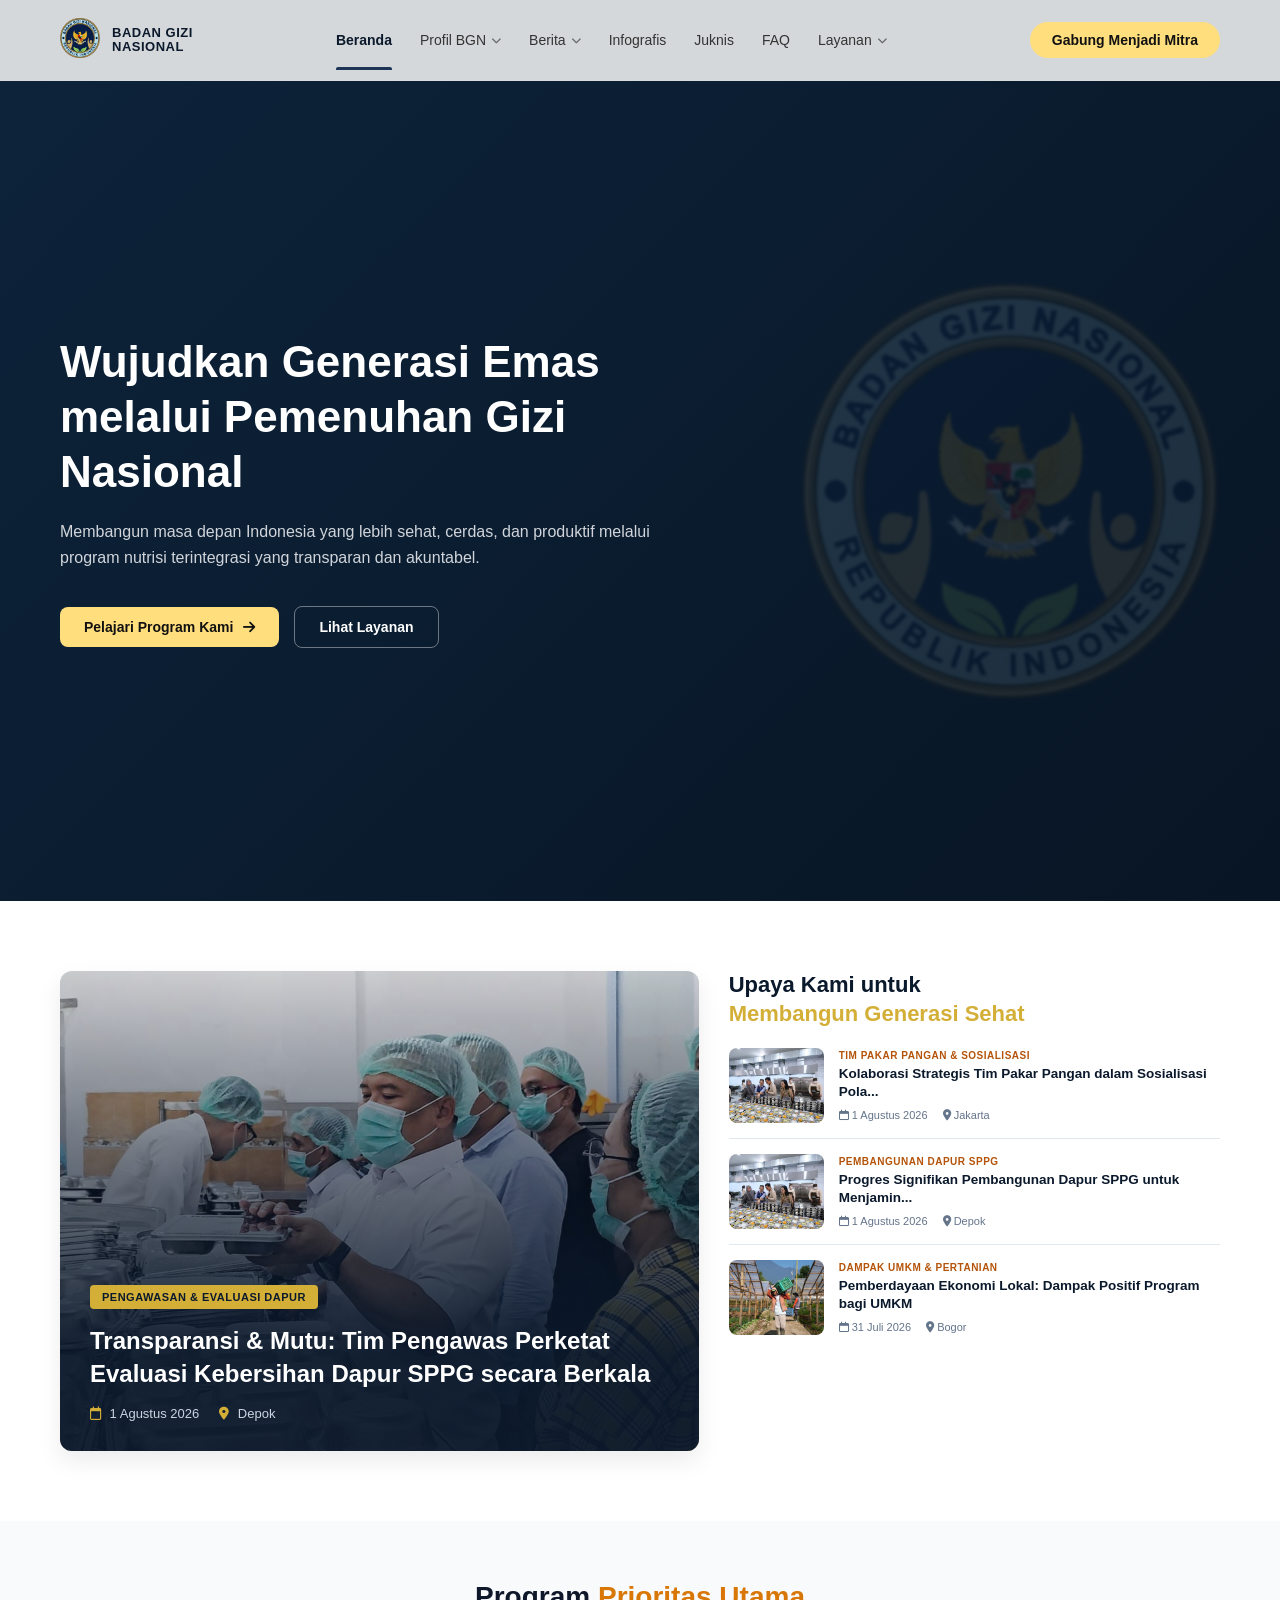
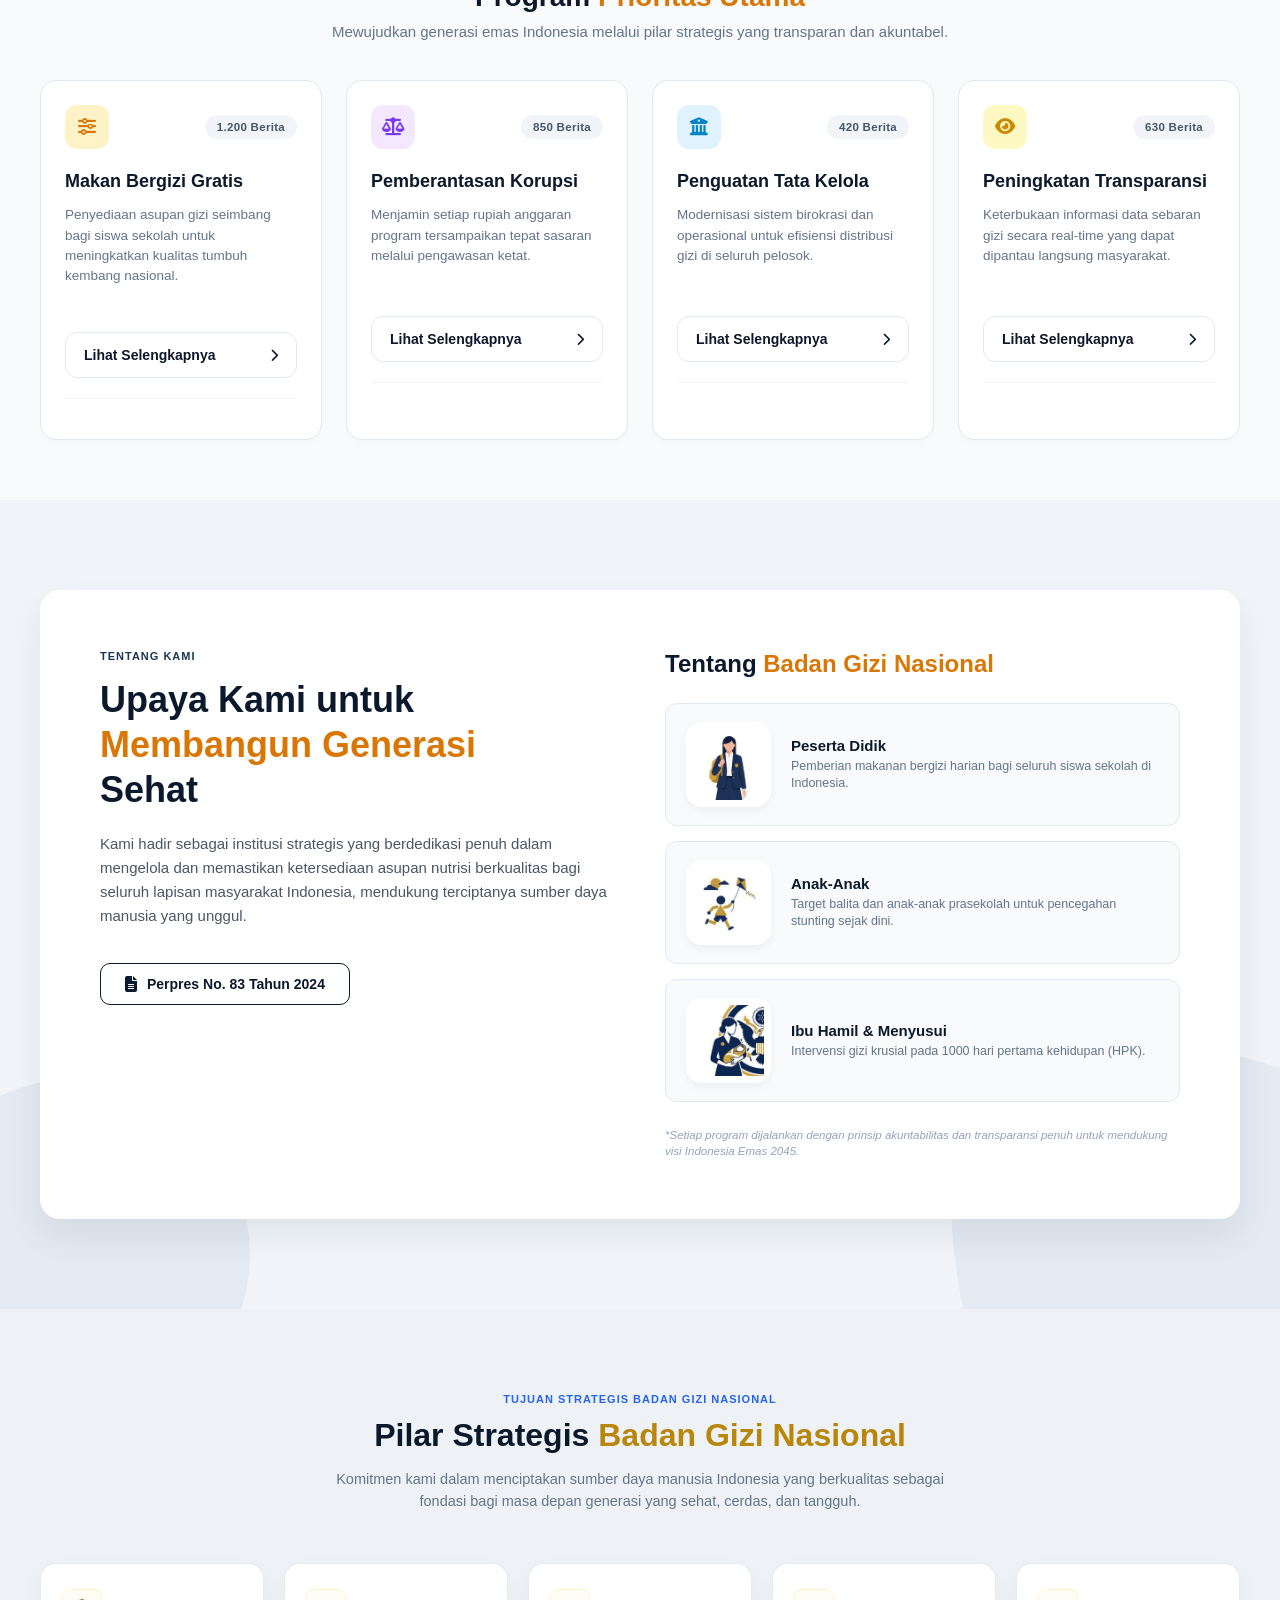
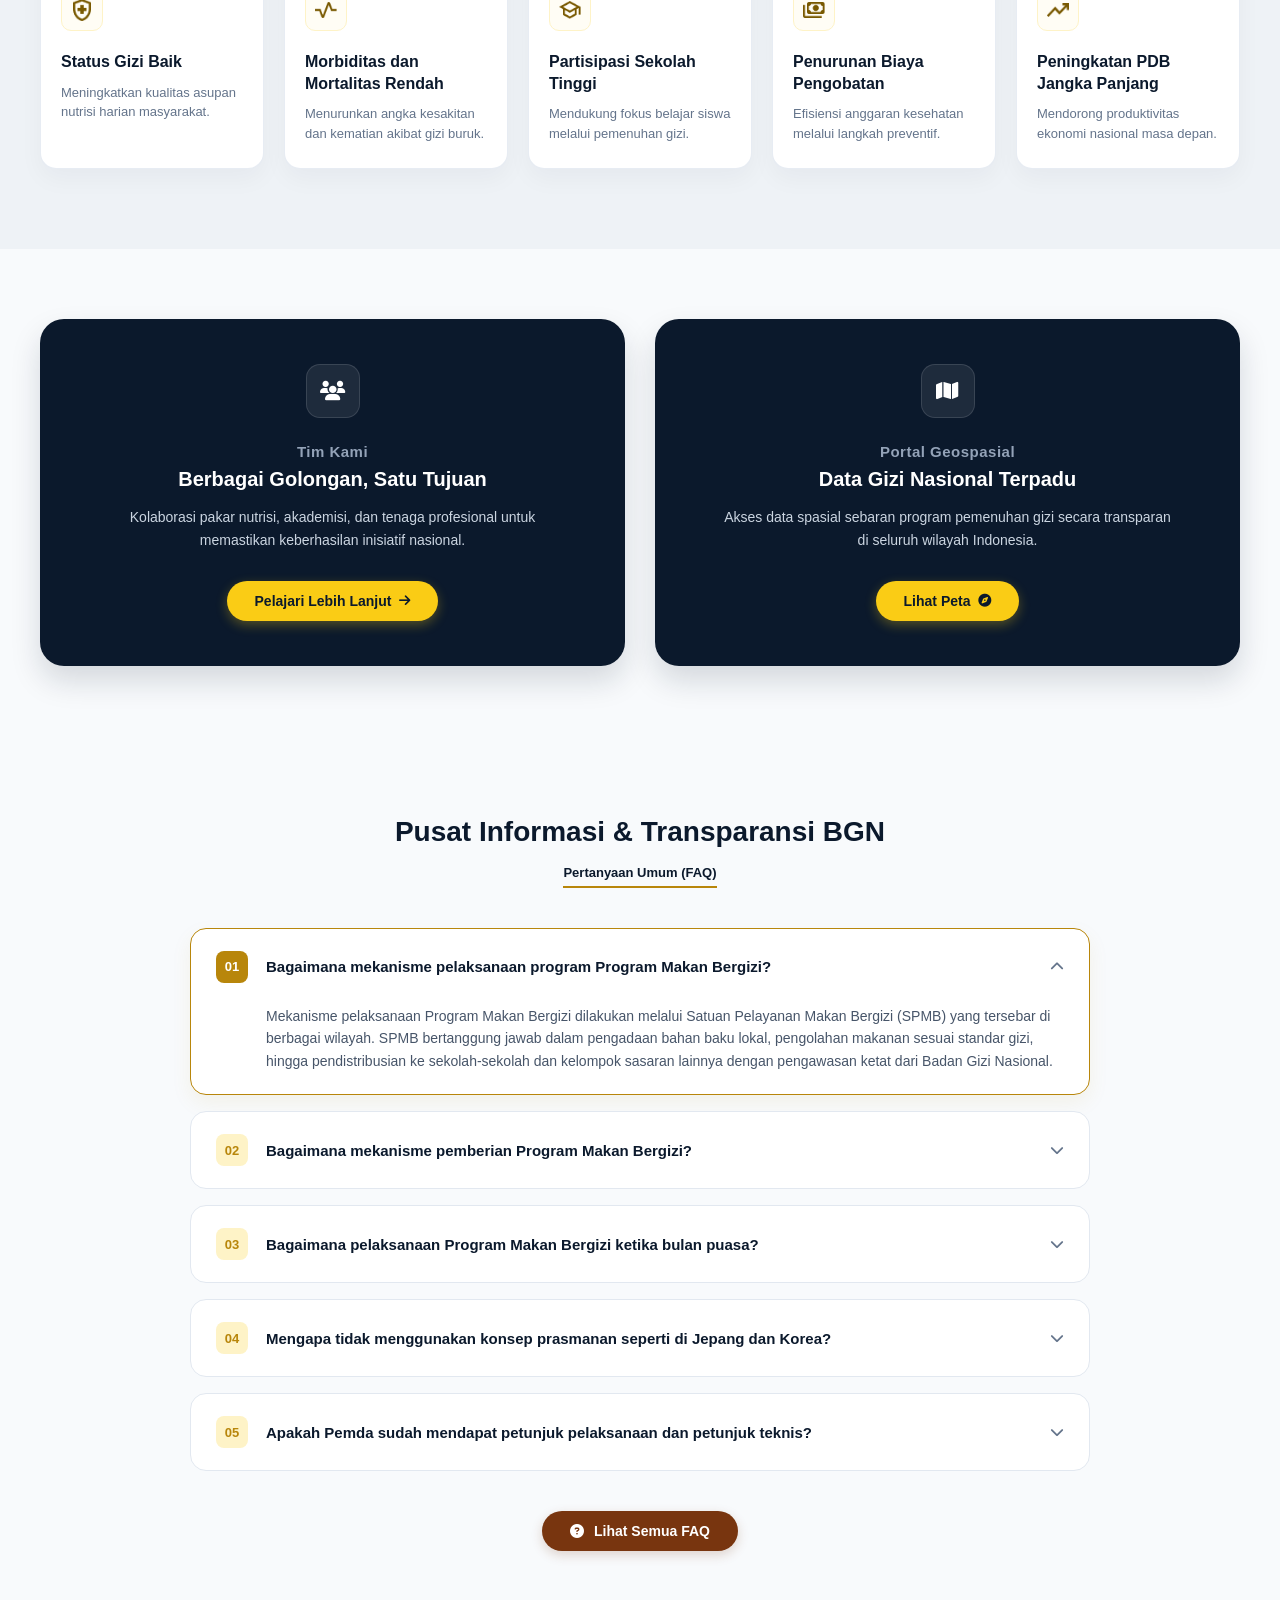
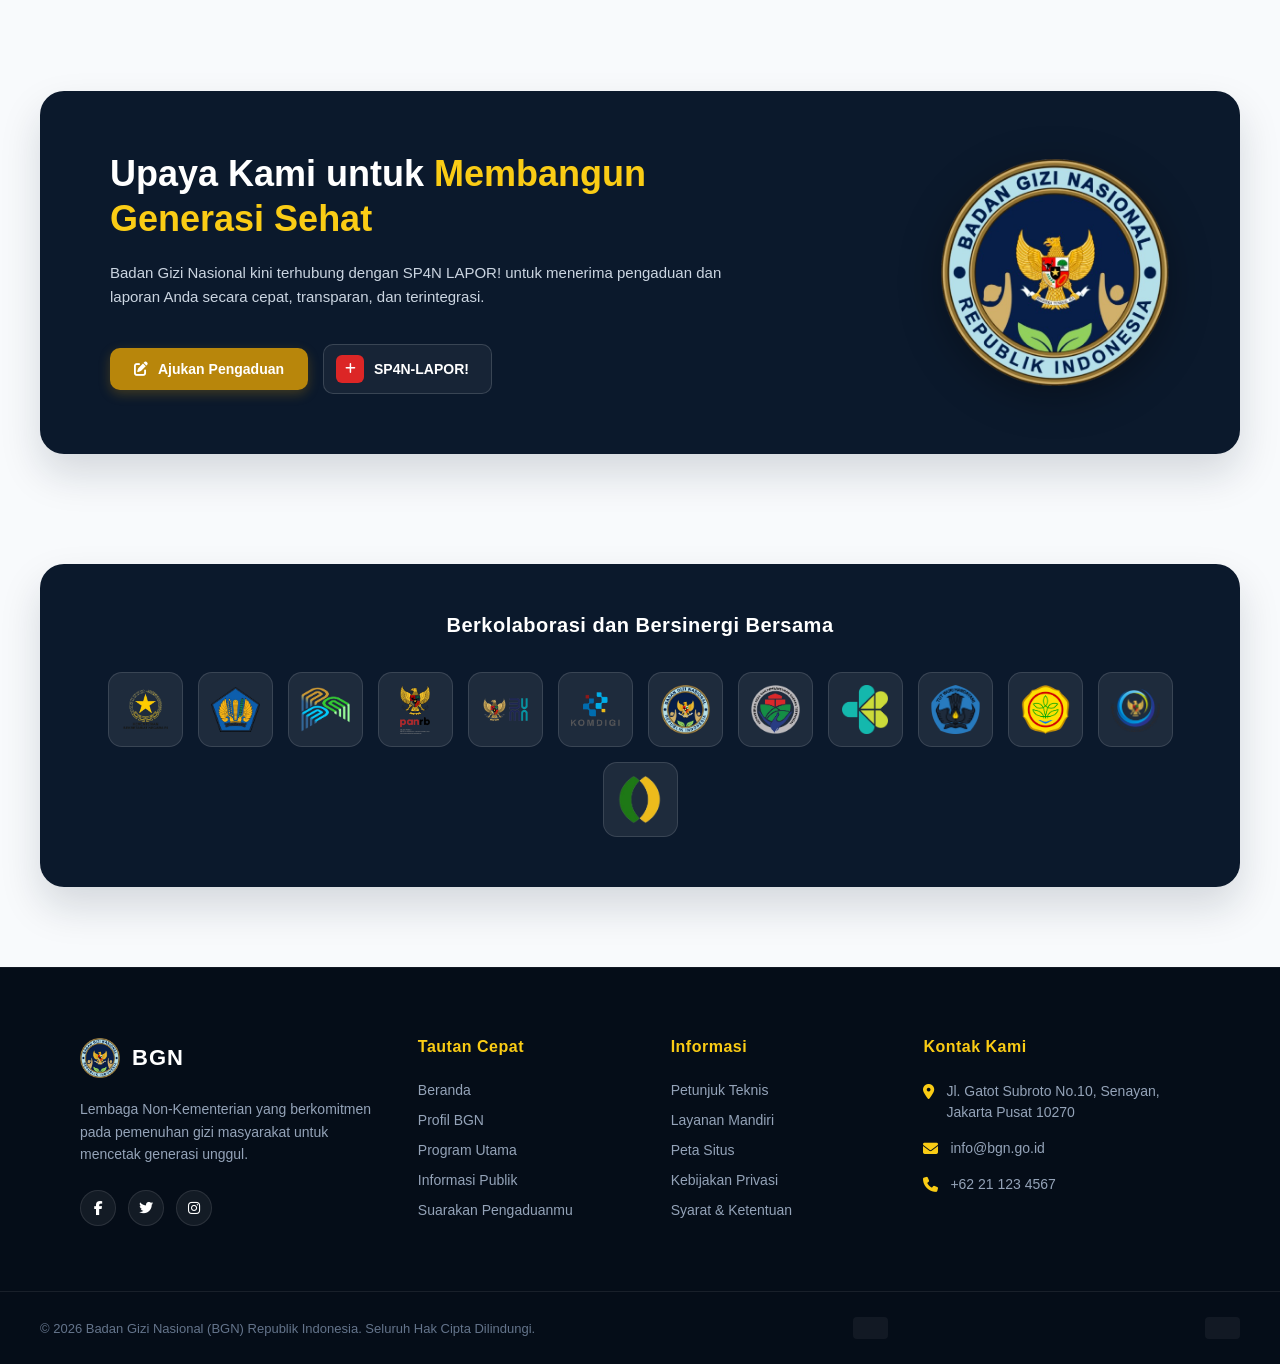
==== commit f72c3d8f: "Update index.html" ====
--- a/index.html
+++ b/index.html
@@ -74,7 +74,6 @@
         <div class="news-sidebar">
             <div class="news-sidebar-header">
                 <h3>Upaya Kami untuk <br /><span>Membangun Generasi Sehat</span></h3>
-                <a href="#" class="lihat-semua">Lihat Semua <i class="fa-solid fa-arrow-right"></i></a>
             </div>
             <div class="news-list">
                 <div class="news-item">
@@ -139,39 +138,7 @@
                         <i class="fa-solid fa-chevron-right"></i>
                     </a>
                     <div class="card-news-list">
-                        <div class="mini-news-item">
-                            <img src="assets/mbg1.jpg" alt="Berita" />
-                            <div class="mini-news-info">
-                                <span class="mini-tag">FOKUS ANAK KURANG GIZI</span>
-                                <h4>Sasaran Utama MBG: Memastikan Anak Kurang Gizi Mendapatkan Asupan Seimbang demi Generasi Unggul</h4>
-                                <div class="mini-meta">
-                                    <span><i class="fa-regular fa-calendar"></i> 1 Agustus 2026</span>
-                                    <span><i class="fa-solid fa-location-dot"></i> Jakarta</span>
-                                </div>
-                            </div>
-                        </div>
-                        <div class="mini-news-item">
-                            <img src="assets/mbg2.jpg" alt="Berita" />
-                            <div class="mini-news-info">
-                                <span class="mini-tag">STANDAR MENU & GIZI</span>
-                                <h4>Membedah Standar Porsi dan Gizi Seimbang dalam Tiap Paket Makanan Program MBG</h4>
-                                <div class="mini-meta">
-                                    <span><i class="fa-regular fa-calendar"></i> 1 Agustus 2026</span>
-                                    <span><i class="fa-solid fa-location-dot"></i> Depok</span>
-                                </div>
-                            </div>
-                        </div>
-                        <div class="mini-news-item">
-                            <img src="assets/mbg3.jpg" alt="Berita" />
-                            <div class="mini-news-info">
-                                <span class="mini-tag">PENGGERAK EKONOMI LOKAL</span>
-                                <h4>Libatkan Rantai Pasok Daerah, MBG Dorong Pertumbuhan Ekonomi Kerakyatan di Berbagai Wilayah</h4>
-                                <div class="mini-meta">
-                                    <span><i class="fa-regular fa-calendar"></i> 31 Juli 2026</span>
-                                    <span><i class="fa-solid fa-location-dot"></i> Bogor</span>
-                                </div>
-                            </div>
-                        </div>
+                        
                     </div>
                 </div>
             </div>
@@ -192,39 +159,7 @@
                         <i class="fa-solid fa-chevron-right"></i>
                     </a>
                     <div class="card-news-list">
-                        <div class="mini-news-item">
-                            <img src="assets/pemberantasan1.jpg" alt="Berita" />
-                            <div class="mini-news-info">
-                                <span class="mini-tag">PENINDAKAN PELANGGARAN INTERNAL</span>
-                                <h4>Tegakkan Integritas Penyaluran, Satgas MBG Perketat Pengawasan dan Penindakan Pelanggaran Internal</h4>
-                                <div class="mini-meta">
-                                    <span><i class="fa-regular fa-calendar"></i> 28 Juli 2026</span>
-                                    <span><i class="fa-solid fa-location-dot"></i> Jakarta</span>
-                                </div>
-                            </div>
-                        </div>
-                        <div class="mini-news-item">
-                            <img src="assets/pemberantasan2.jpg" alt="Berita" />
-                            <div class="mini-news-info">
-                                <span class="mini-tag">PENANGANAN KASUS KORUPSI</span>
-                                <h4>Gandeng Aparat Penegak Hukum, Pengawasan Anggaran MBG Fokus pada Penanganan Kasus Korupsi secara Transparan</h4>
-                                <div class="mini-meta">
-                                    <span><i class="fa-regular fa-calendar"></i> 25 Juli 2026</span>
-                                    <span><i class="fa-solid fa-location-dot"></i> Bandung</span>
-                                </div>
-                            </div>
-                        </div>
-                        <div class="mini-news-item">
-                            <img src="assets/pemberantasan3.jpg" alt="Berita" />
-                            <div class="mini-news-info">
-                                <span class="mini-tag">PENANGANAN KASUS KORUPSI</span>
-                                <h4>Cegah Penyalahgunaan Anggaran, Penanganan Kasus Korupsi pada Distribusi MBG Diserahkan pada Penegak Hukum</h4>
-                                <div class="mini-meta">
-                                    <span><i class="fa-regular fa-calendar"></i> 20 Juli 2026</span>
-                                    <span><i class="fa-solid fa-location-dot"></i> Surabaya</span>
-                                </div>
-                            </div>
-                        </div>
+                        
                     </div>
                 </div>
             </div>
@@ -245,39 +180,7 @@
                         <i class="fa-solid fa-chevron-right"></i>
                     </a>
                     <div class="card-news-list">
-                        <div class="mini-news-item">
-                            <img src="assets/tata-kelola1.jpg" alt="Berita" />
-                            <div class="mini-news-info">
-                                <span class="mini-tag">PENGAWASAN BERBASIS SISTEM</span>
-                                <h4>Optimalkan Transparansi, Program MBG Terapkan Pengawasan Berbasis Sistem secara Real-Time</h4>
-                                <div class="mini-meta">
-                                    <span><i class="fa-regular fa-calendar"></i> 30 Juli 2026</span>
-                                    <span><i class="fa-solid fa-location-dot"></i> Jakarta</span>
-                                </div>
-                            </div>
-                        </div>
-                        <div class="mini-news-item">
-                            <img src="assets/tata-kelola2.jpg" alt="Berita" />
-                            <div class="mini-news-info">
-                                <span class="mini-tag">EVALUASI LANGSUNG KE DAPUR</span>
-                                <h4>Pastikan Higienitas dan Ketepatan Porsi, Tim Pengawas Lakukan Evaluasi Langsung ke Dapur MBG</h4>
-                                <div class="mini-meta">
-                                    <span><i class="fa-regular fa-calendar"></i> 27 Juli 2026</span>
-                                    <span><i class="fa-solid fa-location-dot"></i> Semarang</span>
-                                </div>
-                            </div>
-                        </div>
-                        <div class="mini-news-item">
-                            <img src="assets/tata-kelola3.jpg" alt="Berita" />
-                            <div class="mini-news-info">
-                                <span class="mini-tag">EVALUASI LANGSUNG KE DAPUR</span>
-                                <h4>Sidak tuntas kebersihan dapur mbg</h4>
-                                <div class="mini-meta">
-                                    <span><i class="fa-regular fa-calendar"></i> 22 Juli 2026</span>
-                                    <span><i class="fa-solid fa-location-dot"></i> Yogyakarta</span>
-                                </div>
-                            </div>
-                        </div>
+                
                     </div>
                 </div>
             </div>
@@ -298,40 +201,7 @@
                         <i class="fa-solid fa-chevron-right"></i>
                     </a>
                     <div class="card-news-list">
-                        <div class="mini-news-item">
-                            <img src="assets/peningkatan1.jpg" alt="Berita" />
-                            <div class="mini-news-info">
-                                <span class="mini-tag">PUSAT PELAYANAN TERPADU & MEDIA CENTER</span>
-                                <h4>Permudah Akses Informasi dan Pengaduan, Pusat Pelayanan Terpadu MBG Resmi Beroperasi</h4>
-                                <div class="mini-meta">
-                                    <span><i class="fa-regular fa-calendar"></i> 29 Juli 2026</span>
-                                    <span><i class="fa-solid fa-location-dot"></i> Jakarta</span>
-                                </div>
-                            </div>
-                        </div>
-                        <div class="mini-news-item">
-                            <img src="assets/peningkatan2.jpg" alt="Berita" />
-                            <div class="mini-news-info">
-                                <span class="mini-tag">PUSAT PELAYANAN TERPADU & MEDIA CENTER</span>
-                                <h4>Transparansi Informasi Publik, Media Center MBG Siap Sajikan Data Perkembangan Program Real-Time</h4>
-                                <div class="mini-meta">
-                                    <span><i class="fa-regular fa-calendar"></i> 24 Juli 2026</span>
-                                    <span><i class="fa-solid fa-location-dot"></i> Surabaya</span>
-                                </div>
-                            </div>
-                        </div>
-                        <div class="mini-news-item">
-                            <img src="assets/peningkatan3.jpg" alt="Berita" />
-                            <div class="mini-news-info">
-                                <span class="mini-tag">PUSAT PELAYANAN TERPADU & MEDIA CENTER</span>
-                                <h4>Sinergi Informasi dan Layanan: Pusat Pelayanan Terpadu dan Media Center MBG Perkuat Komunikasi Publik</h4>
-                                <div class="mini-meta">
-                                    <span><i class="fa-regular fa-calendar"></i> 19 Juli 2026</span>
-                                    <span><i class="fa-solid fa-location-dot"></i> Medan</span>
-                                </div>
-                            </div>
-                        </div>
-                    </div>
+                        
                 </div>
             </div>
         </div>
@@ -725,5 +595,6 @@
             });
         });
     </script>
+    <script src="js/main.js"></script>
 </body>
 </html>
--- a/css/style.css
+++ b/css/style.css
@@ -0,0 +1,1761 @@
+* {
+  margin: 0;
+  padding: 0;
+  box-sizing: border-box;
+  font-family: "Segoe UI", Tahoma, Geneva, Verdana, sans-serif;
+}
+
+body {
+  background-color: #0b192c;
+  color: #ffffff;
+  overflow-x: hidden;
+}
+
+.navbar {
+  display: flex;
+  justify-content: space-between;
+  align-items: center;
+  padding: 18px 60px;
+  background-color: #d5d8da;
+  border-bottom: 1px solid rgba(255, 255, 255, 0.1);
+  position: sticky;
+  top: 0;
+  z-index: 100;
+}
+
+.nav-brand {
+  display: flex;
+  align-items: center;
+  gap: 12px;
+}
+
+.logo-circle img {
+  width: 40px;
+  height: 40px;
+  object-fit: contain;
+}
+
+.brand-text {
+  display: flex;
+  flex-direction: column;
+  line-height: 1.1;
+  white-space: nowrap;
+}
+
+.brand-title {
+  font-size: 13px;
+  font-weight: 800;
+  color: #0b192c;
+  letter-spacing: 0.5px;
+}
+
+.brand-subtitle {
+  font-size: 13px;
+  font-weight: 800;
+  color: #0b192c;
+  letter-spacing: 0.5px;
+}
+
+.nav-menu {
+  display: flex;
+  align-items: center;
+  gap: 28px;
+}
+
+.nav-link {
+  text-decoration: none;
+  color: #333333;
+  font-size: 14px;
+  font-weight: 500;
+  transition: color 0.2s ease;
+  display: flex;
+  align-items: center;
+  gap: 5px;
+}
+
+.nav-link i {
+  font-size: 10px;
+  color: #666;
+}
+
+.nav-link:hover {
+  color: #1b4332;
+}
+
+.nav-link.active {
+  color: #0b192c;
+  font-weight: 600;
+  position: relative;
+}
+.nav-link.active::after {
+  content: "";
+  position: absolute;
+  bottom: -22px;
+  left: 0;
+  width: 100%;
+  height: 3px;
+  background-color: #1d3557;
+  border-radius: 2px 2px 0 0;
+}
+
+.btn-mitra {
+  background-color: #ffde7d;
+  color: #111;
+  text-decoration: none;
+  padding: 10px 22px;
+  border-radius: 25px;
+  font-size: 14px;
+  font-weight: 600;
+  transition: background-color 0.2s;
+  white-space: nowrap;
+}
+
+.btn-mitra:hover {
+  background-color: #f6d167;
+}
+.btn-mitra-mobile {
+  display: none;
+}
+.menu-toggle {
+  display: none;
+  flex-direction: column;
+  justify-content: space-between;
+  width: 30px;
+  height: 21px;
+  background: transparent;
+  border: none;
+  cursor: pointer;
+  padding: 0;
+}
+
+.menu-toggle span {
+  width: 100%;
+  height: 3px;
+  background-color: #0b192c;
+  border-radius: 3px;
+}
+.hero-section {
+  position: relative;
+  background: linear-gradient(135deg, #0d233a 0%, #081524 100%);
+  padding: 60px;
+  min-height: calc(100vh - 80px);
+  display: flex;
+  align-items: center;
+  overflow: hidden;
+}
+
+.hero-container {
+  max-width: 1200px;
+  width: 100%;
+  margin: 0 auto;
+  display: flex;
+  justify-content: space-between;
+  align-items: center;
+  position: relative;
+  z-index: 2;
+}
+
+.hero-text-content {
+  max-width: 650px;
+}
+
+.hero-text-content h1 {
+  font-size: 44px;
+  font-weight: 700;
+  line-height: 1.25;
+  margin-bottom: 20px;
+  color: #ffffff;
+}
+
+.hero-text-content p {
+  font-size: 16px;
+  line-height: 1.6;
+  color: #d1d5db;
+  margin-bottom: 35px;
+}
+
+.hero-buttons {
+  display: flex;
+  gap: 15px;
+  align-items: center;
+}
+
+.btn-pelajari {
+  background-color: #ffde7d;
+  color: #111;
+  text-decoration: none;
+  padding: 12px 24px;
+  border-radius: 8px;
+  font-weight: 600;
+  font-size: 14px;
+  display: inline-flex;
+  align-items: center;
+  gap: 10px;
+  transition: background 0.2s;
+}
+
+.btn-pelajari:hover {
+  background-color: #f6d167;
+}
+
+.btn-layanan {
+  background-color: transparent;
+  color: #ffffff;
+  text-decoration: none;
+  padding: 12px 24px;
+  border-radius: 8px;
+  font-weight: 600;
+  font-size: 14px;
+  border: 1.5px solid rgba(255, 255, 255, 0.4);
+  transition: all 0.2s;
+}
+
+.btn-layanan:hover {
+  border-color: #ffffff;
+  background-color: rgba(255, 255, 255, 0.05);
+}
+.hero-bg-logo {
+  width: 420px;
+  height: 420px;
+  display: flex;
+  justify-content: center;
+  align-items: center;
+  opacity: 0.12; 
+  filter: blur(1.5px); 
+  pointer-events: none;
+  flex-shrink: 0;
+}
+
+.hero-bg-logo img {
+  width: 100%;
+  height: 100%;
+  object-fit: contain;
+}
+
+/*  Tampilan Mobile */
+@media screen and (max-width: 900px) {
+  .navbar {
+    padding: 15px 20px;
+  }
+  .menu-toggle {
+    display: flex;
+  }
+  .nav-action {
+    display: none;
+  }
+  .btn-mitra-mobile {
+    display: block;
+    text-align: center;
+    width: 100%;
+    margin-top: 10px;
+  }
+  .nav-menu {
+    position: absolute;
+    top: 100%;
+    left: 0;
+    width: 100%;
+    background-color: #d5d8da;
+    flex-direction: column;
+    align-items: flex-start;
+    padding: 0 25px;
+    gap: 0;
+    box-shadow: 0 10px 15px rgba(0, 0, 0, 0.1);
+    max-height: 0;
+    overflow: hidden;
+    transition:
+      max-height 0.3s ease,
+      padding 0.3s ease;
+  }
+  .nav-menu.active {
+    max-height: 500px;
+    padding: 20px 25px;
+  }
+  .nav-link {
+    font-size: 15px;
+    width: 100%;
+    padding: 12px 0;
+    border-bottom: 1px solid rgba(0, 0, 0, 0.08);
+    color: #333333;
+  }
+  .nav-link.active::after {
+    display: none;
+  }
+  .hero-section {
+    padding: 50px 20px;
+    min-height: auto;
+    text-align: center;
+  }
+  .hero-container {
+    max-width: 100%;
+    flex-direction: column;
+  }
+  .hero-bg-logo {
+    display: none;
+  }
+
+  .hero-text-content h1 {
+    font-size: 26px;
+    line-height: 1.3;
+    margin-bottom: 15px;
+  }
+
+  .hero-text-content p {
+    font-size: 14px;
+    margin-bottom: 25px;
+  }
+
+  .hero-buttons {
+    flex-direction: column;
+    width: 100%;
+    gap: 12px;
+  }
+
+  .btn-pelajari,
+  .btn-layanan {
+    width: 100%;
+    justify-content: center;
+    text-align: center;
+  }
+}
+.news-section {
+    background-color: #ffffff;
+    color: #111111;
+    padding: 70px 60px;
+}
+
+.news-container {
+    max-width: 1200px;
+    margin: 0 auto;
+    display: grid;
+    grid-template-columns: 1.3fr 1fr;
+    gap: 30px;
+    align-items: start;
+}
+.news-main-card {
+    border-radius: 12px;
+    overflow: hidden;
+    box-shadow: 0 10px 25px rgba(0, 0, 0, 0.08);
+    height: 100%;
+}
+.news-main-image {
+    position: relative;
+    width: 100%;
+    height: 100%;
+    min-height: 480px;
+    display: flex;
+    flex-direction: column;
+    justify-content: flex-end;
+}
+
+.news-main-image img {
+    position: absolute;
+    top: 0;
+    left: 0;
+    width: 100%;
+    height: 100%;
+    object-fit: cover;
+}
+.news-overlay {
+    position: relative;
+    z-index: 2;
+    width: 100%;
+    height: 100%;
+    background: linear-gradient(to top, rgba(11, 25, 44, 0.95) 20%, rgba(11, 25, 44, 0.4) 70%, transparent 100%);
+    display: flex;
+    flex-direction: column;
+    justify-content: flex-end;
+    padding: 30px;
+}
+.news-badge {
+    align-self: flex-start;
+    background-color: #d4af37;
+    color: #0b192c;
+    font-size: 11px;
+    font-weight: 700;
+    padding: 6px 12px;
+    border-radius: 4px;
+    letter-spacing: 0.5px;
+    margin-bottom: 15px;
+}
+.news-main-content h2 {
+    font-size: 24px;
+    font-weight: 700;
+    line-height: 1.4;
+    margin-bottom: 15px;
+    color: #ffffff;
+}
+.news-meta {
+    display: flex;
+    gap: 20px;
+    font-size: 13px;
+    color: #cbd5e1;
+}
+.news-meta span i {
+    color: #d4af37;
+    margin-right: 5px;
+}
+.news-sidebar-header {
+    display: flex;
+    justify-content: space-between;
+    align-items: flex-end;
+    margin-bottom: 20px;
+}
+.news-sidebar-header h3 {
+    font-size: 22px;
+    font-weight: 700;
+    color: #0b192c;
+    line-height: 1.3;
+}
+.news-sidebar-header h3 span {
+    color: #d4af37; 
+}
+.lihat-semua {
+    font-size: 13px;
+    font-weight: 600;
+    color: #0b192c;
+    text-decoration: none;
+    transition: color 0.2s;
+    white-space: nowrap;
+}
+.lihat-semua:hover {
+    color: #d4af37;
+}
+.news-list {
+    display: flex;
+    flex-direction: column;
+    gap: 15px;
+}
+.news-item {
+    display: flex;
+    gap: 15px;
+    padding-bottom: 15px;
+    border-bottom: 1px solid #e2e8f0;
+    align-items: center;
+}
+.news-item:last-child {
+    border-bottom: none;
+    padding-bottom: 0;
+}
+.news-item img {
+    width: 95px;
+    height: 75px;
+    object-fit: cover;
+    border-radius: 8px;
+    flex-shrink: 0;
+}
+.news-item-content {
+    display: flex;
+    flex-direction: column;
+    gap: 4px;
+}
+.item-category {
+    font-size: 10px;
+    font-weight: 700;
+    color: #b45309;
+    letter-spacing: 0.5px;
+}
+.news-item-content h4 {
+    font-size: 13.5px;
+    font-weight: 600;
+    color: #0b192c;
+    line-height: 1.35;
+}
+.news-meta-small {
+    display: flex;
+    gap: 15px;
+    font-size: 11px;
+    color: #64748b;
+    margin-top: 4px;
+}
+@media screen and (max-width: 900px) {
+    .news-section {
+        padding: 40px 20px;
+    }
+    .news-container {
+        grid-template-columns: 1fr;
+        gap: 40px;
+    }
+    .news-main-image {
+        height: 250px;
+    }
+}
+.about-section {
+    background-color: #f1f5f9; 
+    padding: 90px 40px;
+    display: flex;
+    justify-content: center;
+    align-items: center;
+    position: relative;
+    overflow: hidden;
+}
+.about-section::before,
+.about-section::after {
+    content: '';
+    position: absolute;
+    border-radius: 50%;
+    background-color: #e2e8f0; 
+    z-index: 1;
+}
+.about-section::before {
+    width: 350px;
+    height: 350px;
+    bottom: -120px;
+    left: -100px;
+    opacity: 0.8;
+}
+.about-section::after {
+    width: 450px;
+    height: 450px;
+    bottom: -180px;
+    right: -120px;
+    border-radius: 30% 70% 70% 30% / 30% 30% 70% 70%;
+    opacity: 0.8;
+}
+.about-card-wrapper {
+    max-width: 1200px;
+    width: 100%;
+    background-color: #ffffff;
+    color: #111111;
+    border-radius: 20px;
+    padding: 60px;
+    display: grid;
+    grid-template-columns: 1fr 1fr;
+    gap: 50px;
+    box-shadow: 0 15px 35px rgba(15, 23, 42, 0.08); 
+    position: relative;
+    z-index: 2;
+}
+.about-badge-text {
+    font-size: 11px;
+    font-weight: 700;
+    color: #1d3557;
+    letter-spacing: 1px;
+    display: block;
+    margin-bottom: 15px;
+}
+.about-left h2 {
+    font-size: 36px;
+    font-weight: 700;
+    color: #0b192c;
+    line-height: 1.25;
+    margin-bottom: 20px;
+}
+.highlight-gold {
+    color: #b8860b; 
+}
+.about-left p {
+    font-size: 15px;
+    line-height: 1.6;
+    color: #4b5563;
+    margin-bottom: 35px;
+}
+.btn-perpres {
+    display: inline-flex;
+    align-items: center;
+    gap: 10px;
+    background-color: transparent;
+    border: 1.5px solid #0b192c;
+    color: #0b192c;
+    padding: 12px 24px;
+    border-radius: 10px;
+    font-size: 14px;
+    font-weight: 600;
+    text-decoration: none;
+    transition: all 0.2s ease;
+}
+.btn-perpres:hover {
+    background-color: #0b192c;
+    color: #ffffff;
+}
+.btn-perpres i {
+    font-size: 16px;
+}
+.about-right-title {
+    font-size: 24px;
+    font-weight: 700;
+    color: #0b192c;
+    margin-bottom: 25px;
+}
+.target-list {
+    display: flex;
+    flex-direction: column;
+    gap: 15px;
+    margin-bottom: 25px;
+}
+.target-item {
+    display: flex;
+    align-items: center;
+    gap: 20px;
+    background-color: #f8fafc;
+    border: 1px solid #e2e8f0;
+    padding: 18px 20px;
+    border-radius: 12px;
+    transition: transform 0.2s;
+}
+.target-item:hover {
+    transform: translateY(-2px);
+    box-shadow: 0 5px 15px rgba(0, 0, 0, 0.05);
+}
+.target-icon {
+    width: 85px;
+    height: 85px;
+    background-color: #ffffff;
+    border-radius: 16px;
+    display: flex;
+    justify-content: center;
+    align-items: center;
+    box-shadow: 0 4px 10px rgba(0, 0, 0, 0.05);
+    flex-shrink: 0;
+    overflow: hidden;
+    padding: 0px; 
+}
+
+.target-icon img {
+    width: 100%;
+    height: 100%;
+    object-fit: cover; 
+}
+.target-text h4 {
+    font-size: 15px;
+    font-weight: 700;
+    color: #0b192c;
+    margin-bottom: 4px;
+}
+.target-text p {
+    font-size: 12.5px;
+    color: #64748b;
+    line-height: 1.4;
+}
+.about-footer-note {
+    font-size: 11.5px;
+    color: #94a3b8;
+    line-height: 1.4;
+    font-style: italic;
+}
+@media screen and (max-width: 900px) {
+    .about-section {
+        padding: 30px 20px;
+    }
+    .about-card-wrapper {
+        grid-template-columns: 1fr;
+        padding: 30px 20px;
+        gap: 30px;
+    }
+    .about-left h2 {
+        font-size: 28px;
+    }
+}
+.priority-section {
+    padding: 60px 20px;
+    background-color: #f8fafc;
+}
+
+.priority-container {
+    max-width: 1200px;
+    margin: 0 auto;
+}
+
+.priority-header {
+    text-align: center;
+    margin-bottom: 40px;
+}
+
+.priority-header h2 {
+    font-size: 28px;
+    font-weight: 800;
+    color: #0f172a;
+    margin-bottom: 10px;
+}
+
+.highlight-gold {
+    color: #d97706;
+}
+
+.priority-header p {
+    font-size: 15px;
+    color: #64748b;
+}
+.priority-grid {
+    display: grid;
+    grid-template-columns: repeat(auto-fit, minmax(260px, 1fr));
+    gap: 24px;
+    align-items: stretch;
+}
+.priority-card {
+    background-color: #ffffff;
+    border-radius: 16px;
+    border: 1px solid #e2e8f0;
+    padding: 24px;
+    display: flex;
+    flex-direction: column;
+    height: 100%;
+    box-shadow: 0 4px 6px -1px rgba(0, 0, 0, 0.02);
+    transition: transform 0.2s ease, box-shadow 0.2s ease;
+}
+.priority-card:hover {
+    box-shadow: 0 10px 15px -3px rgba(0, 0, 0, 0.05);
+}
+.card-content-main {
+    display: flex;
+    flex-direction: column;
+    height: 100%;
+}
+.card-top {
+    display: flex;
+    justify-content: space-between;
+    align-items: center;
+    margin-bottom: 20px;
+}
+
+.priority-icon {
+    width: 44px;
+    height: 44px;
+    background-color: #fef3c7;
+    color: #d97706;
+    display: flex;
+    align-items: center;
+    justify-content: center;
+    border-radius: 12px;
+    font-size: 18px;
+}
+
+.priority-icon.purple {
+    background-color: #f3e8ff;
+    color: #7c3aed;
+}
+.priority-icon.blue {
+    background-color: #e0f2fe;
+    color: #0284c7;
+}
+.priority-icon.yellow {
+    background-color: #fef9c3;
+    color: #ca8a04;
+}
+.badge-berita {
+    background-color: #f1f5f9;
+    color: #475569;
+    font-size: 12px;
+    font-weight: 600;
+    padding: 6px 12px;
+    border-radius: 20px;
+    letter-spacing: 0.3px;
+}
+.card-body h3 {
+    font-size: 18px;
+    font-weight: 700;
+    color: #1e293b;
+    margin-bottom: 8px;
+}
+
+.card-body p {
+    font-size: 13.5px;
+    color: #64748b;
+    line-height: 1.6;
+    margin-bottom: 16px;
+    min-height: 65px;
+}
+.link-bar-above-news {
+    display: flex;
+    justify-content: space-between;
+    align-items: center;
+    padding: 14px 18px;
+    margin-top: auto; 
+    margin-bottom: 20px;
+    background-color: #ffffff;
+    border: 1px solid #e2e8f0;
+    border-radius: 12px;
+    text-decoration: none;
+    color: #0f172a;
+    font-size: 14px;
+    font-weight: 700;
+    transition: all 0.2s ease-in-out;
+}
+
+.link-bar-above-news:hover {
+    background-color: #f8fafc;
+    border-color: #cbd5e1;
+    color: #2563eb;
+}
+
+.link-bar-above-news i {
+    font-size: 13px;
+    color: #0f172a;
+    transition: transform 0.2s ease, color 0.2s ease;
+}
+
+.link-bar-above-news:hover i {
+    color: #2563eb;
+    transform: translateX(4px);
+}
+.card-news-list {
+    display: flex;
+    flex-direction: column;
+    gap: 16px; 
+    border-top: 1px solid #f1f5f9;
+    padding-top: 16px;
+}
+
+.mini-news-item {
+    display: flex;
+    gap: 12px;
+    align-items: flex-start;
+    padding-bottom: 12px; 
+    border-bottom: 1px dashed #f1f5f9; 
+}
+.mini-news-item:last-child {
+    border-bottom: none;
+    padding-bottom: 0;
+}
+
+.mini-news-item img {
+    width: 65px;
+    height: 48px;
+    object-fit: cover;
+    border-radius: 6px;
+    flex-shrink: 0;
+}
+
+.mini-news-info {
+    display: flex;
+    flex-direction: column;
+    gap: 3px;
+}
+
+.mini-tag {
+    font-size: 9.5px;
+    font-weight: 700;
+    color: #b45309;
+    letter-spacing: 0.3px;
+}
+
+.mini-news-info h4 {
+    font-size: 11.5px;
+    font-weight: 600;
+    color: #1e293b;
+    line-height: 1.4;
+    display: -webkit-box;
+    -webkit-line-clamp: 2;
+    -webkit-box-orient: vertical;
+    overflow: hidden;
+}
+
+.mini-meta {
+    display: flex;
+    gap: 10px;
+    font-size: 10px;
+    color: #94a3b8;
+    margin-top: 3px;
+}
+.mini-meta span {
+    display: flex;
+    align-items: center;
+    gap: 4px;
+}
+.card-footer {
+    border-top: 1px solid #e2e8f0;
+    padding-top: 15px;
+    margin-top: auto;
+}
+.card-footer a {
+    font-size: 13.5px;
+    font-weight: 600;
+    color: #0b192c;
+    text-decoration: none;
+    display: flex;
+    align-items: center;
+    justify-content: space-between;
+    transition: color 0.2s;
+}
+.card-footer a:hover {
+    color: #d97706;
+}
+.card-footer a i {
+    font-size: 11px;
+}
+.link-bar-above-news {
+    display: flex;
+    justify-content: space-between;
+    align-items: center;
+    padding: 14px 18px;
+    margin: 16px 0 20px 0;
+    background-color: #ffffff;
+    border: 1px solid #e2e8f0;
+    border-radius: 12px;
+    text-decoration: none;
+    color: #0f172a;
+    font-size: 14px;
+    font-weight: 700;
+    transition: all 0.2s ease-in-out;
+}
+.link-bar-above-news:hover {
+    background-color: #f8fafc;
+    border-color: #cbd5e1;
+    color: #2563eb;
+}
+.link-bar-above-news i {
+    font-size: 13px;
+    color: #0f172a;
+    transition: transform 0.2s ease, color 0.2s ease;
+}
+.link-bar-above-news:hover i {
+    color: #2563eb;
+    transform: translateX(4px);
+}
+
+@media screen and (max-width: 1200px) {
+    .priority-grid {
+        grid-template-columns: repeat(2, 1fr);
+    }
+}
+
+@media screen and (max-width: 640px) {
+    .priority-grid {
+        grid-template-columns: 1fr;
+    }
+}
+
+.badge-berita {
+    background-color: #f1f5f9;
+    color: #475569;
+    font-size: 11.5px;
+    font-weight: 600;
+    padding: 6px 12px;
+    border-radius: 20px;
+}
+
+.card-body h3 {
+    font-size: 18px;
+    font-weight: 700;
+    color: #0b192c;
+    margin-bottom: 12px;
+    line-height: 1.35;
+}
+
+.card-body p {
+    font-size: 13.5px;
+    color: #64748b;
+    line-height: 1.5;
+    margin-bottom: 30px;
+}
+
+.card-footer a {
+    font-size: 13.5px;
+    font-weight: 600;
+    color: #0b192c;
+    text-decoration: none;
+    display: flex;
+    align-items: center;
+    justify-content: space-between;
+    transition: color 0.2s;
+}
+
+.card-footer a:hover {
+    color: #d97706;
+}
+
+.card-footer a i {
+    font-size: 11px;
+}
+
+@media screen and (max-width: 1024px) {
+    .priority-grid {
+        grid-template-columns: repeat(2, 1fr);
+    }
+}
+
+@media screen and (max-width: 640px) {
+    .priority-grid {
+        grid-template-columns: 1fr;
+    }
+}
+.modal-overlay {
+    position: fixed;
+    top: 0;
+    left: 0;
+    width: 100%;
+    height: 100%;
+    background-color: rgba(11, 25, 44, 0.6);
+    backdrop-filter: blur(4px);
+    display: flex;
+    justify-content: center;
+    align-items: center;
+    z-index: 9999;
+    opacity: 0;
+    visibility: hidden;
+    transition: all 0.3s ease;
+}
+.modal-overlay.active {
+    opacity: 1;
+    visibility: visible;
+}
+.modal-content {
+    background-color: #ffffff;
+    max-width: 800px;
+    width: 90%;
+    max-height: 85vh;
+    border-radius: 20px;
+    box-shadow: 0 20px 40px rgba(0, 0, 0, 0.2);
+    display: flex;
+    flex-direction: column;
+    overflow: hidden;
+    transform: translateY(20px);
+    transition: transform 0.3s ease;
+}
+.modal-overlay.active .modal-content {
+    transform: translateY(0);
+}
+.modal-header {
+    padding: 20px 25px;
+    background-color: #0b192c;
+    color: #ffffff;
+    display: flex;
+    justify-content: space-between;
+    align-items: center;
+}
+.modal-header h3 {
+    font-size: 18px;
+    font-weight: 600;
+}
+.close-modal-btn {
+    background: transparent;
+    border: none;
+    color: #ffffff;
+    font-size: 18px;
+    cursor: pointer;
+    transition: color 0.2s;
+}
+.close-modal-btn:hover {
+    color: #b8860b;
+}
+.modal-body {
+    padding: 25px;
+    overflow-y: auto;
+}
+.modal-grid-list {
+    display: grid;
+    grid-template-columns: repeat(2, 1fr);
+    gap: 12px;
+}
+.modal-item {
+    background-color: #f8fafc;
+    border: 1px solid #e2e8f0;
+    padding: 12px 16px;
+    border-radius: 8px;
+    font-size: 13.5px;
+    color: #0b192c;
+    font-weight: 500;
+    display: flex;
+    align-items: center;
+    gap: 10px;
+}
+.modal-item i {
+    color: #b8860b;
+    font-size: 12px;
+}
+@media screen and (max-width: 1024px) {
+    .exploration-grid {
+        grid-template-columns: repeat(2, 1fr);
+    }
+}
+@media screen and (max-width: 640px) {
+    .exploration-grid {
+        grid-template-columns: 1fr;
+    }
+    .exploration-container {
+        padding: 30px 20px;
+    }
+    .modal-grid-list {
+        grid-template-columns: 1fr;
+    }
+}
+.strategic-pillars-section {
+    background-color: #eef2f6; 
+    padding: 80px 40px;
+    display: flex;
+    justify-content: center;
+    position: relative;
+}
+.strategic-container {
+    max-width: 1300px;
+    width: 100%;
+}
+.strategic-header {
+    text-align: center;
+    margin-bottom: 50px;
+}
+.strategic-header .badge-subtitle {
+    font-size: 11px;
+    font-weight: 700;
+    letter-spacing: 1px;
+    color: #2563eb;
+    text-transform: uppercase;
+    display: inline-block;
+    margin-bottom: 12px;
+}
+.strategic-header h2 {
+    font-size: 32px;
+    font-weight: 700;
+    color: #0b192c;
+    margin-bottom: 15px;
+}
+.strategic-header .highlight-gold {
+    color: #b8860b;
+}
+.strategic-header p {
+    font-size: 14.5px;
+    color: #64748b;
+    max-width: 650px;
+    margin: 0 auto;
+    line-height: 1.5;
+}
+.strategic-grid {
+    display: grid;
+    grid-template-columns: repeat(5, 1fr);
+    gap: 20px;
+}
+.strategic-card {
+    background-color: #ffffff;
+    border-radius: 16px;
+    padding: 25px 20px;
+    display: flex;
+    flex-direction: column;
+    justify-content: flex-start;
+    box-shadow: 0 10px 25px rgba(15, 23, 42, 0.04);
+    border: 1px solid rgba(226, 232, 240, 0.8);
+    transition: all 0.3s ease;
+}
+.strategic-card:hover {
+    transform: translateY(-5px);
+    box-shadow: 0 15px 30px rgba(15, 23, 42, 0.08);
+    border-color: #cbd5e1;
+}
+.strat-icon {
+    width: 42px;
+    height: 42px;
+    background-color: #fffdf5;
+    border: 1px solid #fef3c7;
+    border-radius: 10px;
+    display: flex;
+    justify-content: center;
+    align-items: center;
+    margin-bottom: 20px;
+    overflow: hidden;
+}
+.strat-icon img {
+    width: 22px;   
+    height: 22px;  
+    object-fit: contain;
+}
+.strategic-card h3 {
+    font-size: 16px;
+    font-weight: 700;
+    color: #0b192c;
+    margin-bottom: 10px;
+    line-height: 1.35;
+}
+.strategic-card p {
+    font-size: 13px;
+    color: #64748b;
+    line-height: 1.5;
+}
+@media screen and (max-width: 1200px) {
+    .strategic-grid {
+        grid-template-columns: repeat(3, 1fr);
+    }
+}
+@media screen and (max-width: 768px) {
+    .strategic-grid {
+        grid-template-columns: repeat(2, 1fr);
+    }
+}
+@media screen and (max-width: 480px) {
+    .strategic-grid {
+        grid-template-columns: 1fr;
+    }
+    .strategic-pillars-section {
+        padding: 50px 20px;
+    }
+}
+.info-cards-section {
+    background-color: #f8fafc;
+    padding: 70px 40px;
+    display: flex;
+    justify-content: center;
+}
+
+.info-cards-container {
+    max-width: 1200px;
+    width: 100%;
+    display: grid;
+    grid-template-columns: repeat(2, 1fr);
+    gap: 30px;
+}
+.info-card {
+    background-color: #0b192c;
+    border-radius: 24px;
+    padding: 45px 40px;
+    display: flex;
+    flex-direction: column;
+    align-items: center;
+    text-align: center;
+    box-shadow: 0 15px 30px rgba(11, 25, 44, 0.15);
+    transition: transform 0.3s ease, box-shadow 0.3s ease;
+}
+.info-card:hover {
+    transform: translateY(-5px);
+    box-shadow: 0 20px 35px rgba(11, 25, 44, 0.25);
+}
+.info-icon {
+    width: 54px;
+    height: 54px;
+    background-color: rgba(255, 255, 255, 0.08);
+    border: 1px solid rgba(255, 255, 255, 0.12);
+    color: #ffffff;
+    border-radius: 14px;
+    display: flex;
+    justify-content: center;
+    align-items: center;
+    font-size: 20px;
+    margin-bottom: 25px;
+}
+.info-content h3 {
+    font-size: 15px;
+    font-weight: 600;
+    color: #94a3b8;
+    margin-bottom: 8px;
+    letter-spacing: 0.5px;
+}
+.info-content h4 {
+    font-size: 20px;
+    font-weight: 700;
+    color: #ffffff;
+    margin-bottom: 15px;
+}
+.info-content p {
+    font-size: 14px;
+    color: #cbd5e1;
+    line-height: 1.6;
+    margin-bottom: 30px;
+    max-width: 450px;
+}
+.info-btn {
+    background-color: #facc15;
+    color: #0b192c;
+    font-size: 14px;
+    font-weight: 700;
+    padding: 12px 28px;
+    border-radius: 50px;
+    text-decoration: none;
+    display: inline-flex;
+    align-items: center;
+    gap: 8px;
+    transition: all 0.2s ease;
+    box-shadow: 0 4px 12px rgba(250, 204, 21, 0.3);
+}
+.info-btn:hover {
+    background-color: #eab308;
+    transform: translateY(-2px);
+    box-shadow: 0 6px 15px rgba(250, 204, 21, 0.4);
+}
+.info-btn i {
+    font-size: 13px;
+}
+@media screen and (max-width: 768px) {
+    .info-cards-container {
+        grid-template-columns: 1fr;
+    }
+    .info-cards-section {
+        padding: 50px 20px;
+    }
+    .info-card {
+        padding: 35px 25px;
+    }
+}
+.faq-section {
+    background-color: #f8fafc;
+    padding: 80px 40px;
+    display: flex;
+    justify-content: center;
+}
+
+.faq-container {
+    max-width: 900px;
+    width: 100%;
+}
+.faq-header {
+    text-align: center;
+    margin-bottom: 40px;
+}
+.faq-header h2 {
+    font-size: 28px;
+    font-weight: 700;
+    color: #0b192c;
+    margin-bottom: 15px;
+}
+.faq-tab {
+    display: inline-block;
+    font-size: 13px;
+    font-weight: 600;
+    color: #0b192c;
+    border-bottom: 2px solid #b8860b;
+    padding-bottom: 6px;
+}
+.faq-list {
+    display: flex;
+    flex-direction: column;
+    gap: 16px;
+    margin-bottom: 40px;
+}
+.faq-item {
+    background-color: #ffffff;
+    border: 1px solid #e2e8f0;
+    border-radius: 16px;
+    overflow: hidden;
+    transition: all 0.3s ease;
+}
+.faq-item.active {
+    border-color: #b8860b;
+    box-shadow: 0 8px 20px rgba(184, 134, 11, 0.08);
+}
+.faq-question {
+    width: 100%;
+    background: transparent;
+    border: none;
+    padding: 22px 25px;
+    display: flex;
+    justify-content: space-between;
+    align-items: center;
+    cursor: pointer;
+    text-align: left;
+}
+.faq-q-left {
+    display: flex;
+    align-items: center;
+    gap: 18px;
+}
+.faq-number {
+    display: inline-flex;
+    justify-content: center;
+    align-items: center;
+    width: 32px;
+    height: 32px;
+    background-color: #fef3c7;
+    color: #b8860b;
+    font-size: 13px;
+    font-weight: 700;
+    border-radius: 8px;
+    flex-shrink: 0;
+}
+.faq-item.active .faq-number {
+    background-color: #b8860b;
+    color: #ffffff;
+}
+.faq-question span:last-child {
+    font-size: 15px;
+    font-weight: 700;
+    color: #0b192c;
+}
+.faq-arrow {
+    font-size: 14px;
+    color: #64748b;
+    transition: transform 0.3s ease;
+}
+.faq-answer {
+    padding: 0 25px 0 75px;
+    max-height: 0;
+    overflow: hidden;
+    transition: max-height 0.3s ease, padding 0.3s ease;
+}
+.faq-item.active .faq-answer {
+    padding: 0 25px 22px 75px;
+    max-height: 200px; 
+}
+.faq-answer p {
+    font-size: 14px;
+    color: #475569;
+    line-height: 1.6;
+}
+.faq-footer-btn {
+    text-align: center;
+}
+.btn-all-faq {
+    background-color: #78350f;
+    color: #ffffff;
+    font-size: 14px;
+    font-weight: 600;
+    padding: 12px 28px;
+    border-radius: 50px;
+    text-decoration: none;
+    display: inline-flex;
+    align-items: center;
+    gap: 10px;
+    transition: background-color 0.2s ease, transform 0.2s ease;
+    box-shadow: 0 4px 12px rgba(120, 53, 15, 0.2);
+}
+.btn-all-faq:hover {
+    background-color: #92400e;
+    transform: translateY(-2px);
+}
+@media screen and (max-width: 640px) {
+    .faq-section {
+        padding: 50px 20px;
+    }
+    .faq-answer {
+        padding: 0 20px 20px 20px;
+    }
+    .faq-item.active .faq-answer {
+        padding: 0 20px 20px 20px;
+    }
+    .faq-q-left {
+        gap: 12px;
+    }
+    .faq-question span:last-child {
+        font-size: 14px;
+    }
+}
+.cta-banner-section {
+    background-color: #f8fafc;
+    padding: 60px 40px 90px 40px;
+    display: flex;
+    justify-content: center;
+}
+.cta-banner-container {
+    max-width: 1200px;
+    width: 100%;
+    background-color: #0b192c; 
+    border-radius: 24px;
+    padding: 60px 70px;
+    display: flex;
+    justify-content: space-between;
+    align-items: center;
+    gap: 40px;
+    box-shadow: 0 20px 40px rgba(11, 25, 44, 0.15);
+    position: relative;
+    overflow: hidden;
+}
+.cta-text-content {
+    max-width: 650px;
+}
+.cta-text-content h2 {
+    font-size: 36px;
+    font-weight: 700;
+    color: #ffffff;
+    line-height: 1.25;
+    margin-bottom: 20px;
+}
+.cta-text-content .highlight-gold {
+    color: #facc15;
+}
+.cta-text-content p {
+    font-size: 15px;
+    color: #cbd5e1;
+    line-height: 1.6;
+    margin-bottom: 35px;
+}
+.cta-buttons {
+    display: flex;
+    align-items: center;
+    gap: 15px;
+    flex-wrap: wrap;
+}
+.btn-pengaduan {
+    background-color: #b8860b;
+    color: #ffffff;
+    font-size: 14px;
+    font-weight: 600;
+    padding: 13px 24px;
+    border-radius: 10px;
+    text-decoration: none;
+    display: inline-flex;
+    align-items: center;
+    gap: 10px;
+    transition: all 0.2s ease;
+    box-shadow: 0 4px 12px rgba(184, 134, 11, 0.3);
+}
+.btn-pengaduan:hover {
+    background-color: #9a7009;
+    transform: translateY(-2px);
+}
+.btn-lapor {
+    background-color: rgba(255, 255, 255, 0.05);
+    border: 1px solid rgba(255, 255, 255, 0.15);
+    color: #ffffff;
+    font-size: 14px;
+    font-weight: 600;
+    padding: 10px 22px 10px 12px;
+    border-radius: 10px;
+    text-decoration: none;
+    display: inline-flex;
+    align-items: center;
+    gap: 10px;
+    transition: all 0.2s ease;
+}
+.btn-lapor:hover {
+    background-color: rgba(255, 255, 255, 0.1);
+    border-color: rgba(255, 255, 255, 0.3);
+    transform: translateY(-2px);
+}
+.lapor-icon-box {
+    width: 28px;
+    height: 28px;
+    background-color: #dc2626; 
+    color: #ffffff;
+    border-radius: 6px;
+    display: flex;
+    justify-content: center;
+    align-items: center;
+    font-size: 12px;
+}
+.cta-logo-content {
+    flex-shrink: 0;
+    display: flex;
+    justify-content: center;
+    align-items: center;
+}
+.cta-logo-content img {
+    width: 230px; 
+    height: 230px;
+    object-fit: contain;
+    filter: drop-shadow(0 10px 20px rgba(0, 0, 0, 0.3));
+}
+@media screen and (max-width: 992px) {
+    .cta-banner-container {
+        flex-direction: column-reverse;
+        text-align: center;
+        padding: 40px 30px;
+    }
+    .cta-text-content {
+        max-width: 100%;
+    }
+    .cta-text-content h2 {
+        font-size: 28px;
+    }
+    .cta-buttons {
+        justify-content: center;
+    }
+    .cta-logo-content img {
+        width: 180px;
+        height: 180px;
+    }
+}
+.partner-section {
+    background-color: #f8fafc;
+    padding: 20px 40px 80px 40px;
+    display: flex;
+    justify-content: center;
+}
+.partner-container {
+    max-width: 1280px;
+    width: 100%;
+    background-color: #0b192c; 
+    border-radius: 24px;
+    padding: 50px 40px;
+    box-shadow: 0 20px 40px rgba(11, 25, 44, 0.15);
+    position: relative;
+    overflow: hidden;
+}
+.partner-header {
+    text-align: center;
+    margin-bottom: 35px;
+}
+.partner-header h3 {
+    font-size: 20px;
+    font-weight: 600;
+    color: #ffffff;
+    letter-spacing: 0.5px;
+}
+.partner-grid {
+    display: flex;
+    justify-content: center;
+    align-items: center;
+    flex-wrap: wrap;
+    gap: 15px;
+}
+.partner-card {
+    width: 75px;
+    height: 75px;
+    background-color: rgba(255, 255, 255, 0.08);
+    border: 1px solid rgba(255, 255, 255, 0.12);
+    border-radius: 14px;
+    display: flex;
+    justify-content: center;
+    align-items: center;
+    padding: 10px;
+    transition: transform 0.2s ease, background-color 0.2s ease;
+}
+.partner-card:hover {
+    background-color: rgba(255, 255, 255, 0.15);
+    transform: translateY(-3px);
+}
+.partner-card img {
+    width: 100%;     
+    height: 100%;     
+    object-fit: contain; 
+    padding: 2px;    
+}
+@media screen and (max-width: 992px) {
+    .partner-grid {
+        gap: 10px;
+    }
+    .partner-card {
+        width: 65px;
+        height: 65px;
+    }
+    .partner-container {
+        padding: 40px 20px;
+    }
+}
+.footer-section {
+    background-color: #050d18; 
+    color: #ffffff;
+    padding-top: 70px;
+    border-top: 1px solid rgba(255, 255, 255, 0.05);
+}
+.footer-container {
+    max-width: 1200px;
+    width: 100%;
+    margin: 0 auto;
+    padding: 0 40px 60px 40px;
+    display: grid;
+    grid-template-columns: 1.4fr 1fr 1fr 1.3fr;
+    gap: 40px;
+}
+.footer-col h3 {
+    font-size: 16px;
+    font-weight: 700;
+    color: #facc15; 
+    margin-bottom: 25px;
+    letter-spacing: 0.5px;
+}
+.footer-logo {
+    display: flex;
+    align-items: center;
+    gap: 12px;
+    margin-bottom: 20px;
+}
+.footer-logo-box {
+    width: 40px;
+    height: 40px;
+    background-color: transparent; 
+    border: none; 
+    display: flex;
+    align-items: center;
+    justify-content: center;
+}
+
+.footer-logo-box img {
+    width: 100%;
+    height: 100%;
+    object-fit: contain;
+}
+.footer-logo span {
+    font-size: 22px;
+    font-weight: 800;
+    letter-spacing: 1px;
+    color: #ffffff;
+}
+.footer-about p {
+    font-size: 14px;
+    color: #94a3b8;
+    line-height: 1.6;
+    margin-bottom: 25px;
+}
+.footer-socials {
+    display: flex;
+    gap: 12px;
+}
+.footer-socials a {
+    width: 36px;
+    height: 36px;
+    background-color: rgba(255, 255, 255, 0.06);
+    border: 1px solid rgba(255, 255, 255, 0.1);
+    color: #ffffff;
+    border-radius: 50%;
+    display: flex;
+    justify-content: center;
+    align-items: center;
+    font-size: 14px;
+    text-decoration: none;
+    transition: all 0.2s ease;
+}
+.footer-socials a:hover {
+    background-color: #facc15;
+    color: #0b192c;
+    border-color: #facc15;
+    transform: translateY(-2px);
+}
+.footer-col ul {
+    list-style: none;
+    padding: 0;
+    margin: 0;
+}
+.footer-col ul li {
+    margin-bottom: 12px;
+}
+.footer-col ul li a {
+    font-size: 14px;
+    color: #94a3b8;
+    text-decoration: none;
+    transition: color 0.2s ease;
+}
+.footer-col ul li a:hover {
+    color: #facc15;
+}
+.footer-contact ul li {
+    display: flex;
+    align-items: flex-start;
+    gap: 12px;
+    font-size: 14px;
+    color: #94a3b8;
+    line-height: 1.5;
+    margin-bottom: 15px;
+}
+.footer-contact ul li i {
+    color: #facc15;
+    font-size: 15px;
+    margin-top: 3px;
+    flex-shrink: 0;
+}
+.footer-bottom {
+    border-top: 1px solid rgba(255, 255, 255, 0.08);
+    padding: 25px 40px;
+}
+.footer-bottom-container {
+    max-width: 1200px;
+    margin: 0 auto;
+    display: flex;
+    justify-content: space-between;
+    align-items: center;
+    font-size: 13px;
+    color: #64748b;
+}
+.footer-bottom-badges {
+    display: flex;
+    gap: 10px;
+}
+.mini-badge {
+    width: 35px;
+    height: 22px;
+    background-color: rgba(255, 255, 255, 0.05);
+    border-radius: 4px;
+}
+@media screen and (max-width: 992px) {
+    .footer-container {
+        grid-template-columns: repeat(2, 1fr);
+        gap: 35px;
+        padding: 0 30px 40px 30px;
+    }
+}
+
+@media screen and (max-width: 576px) {
+    .footer-container {
+        grid-template-columns: 1fr;
+        gap: 30px;
+        padding: 0 20px 30px 20px;
+    }
+    .footer-bottom-container {
+        flex-direction: column;
+        gap: 15px;
+        text-align: center;
+    }
+}
